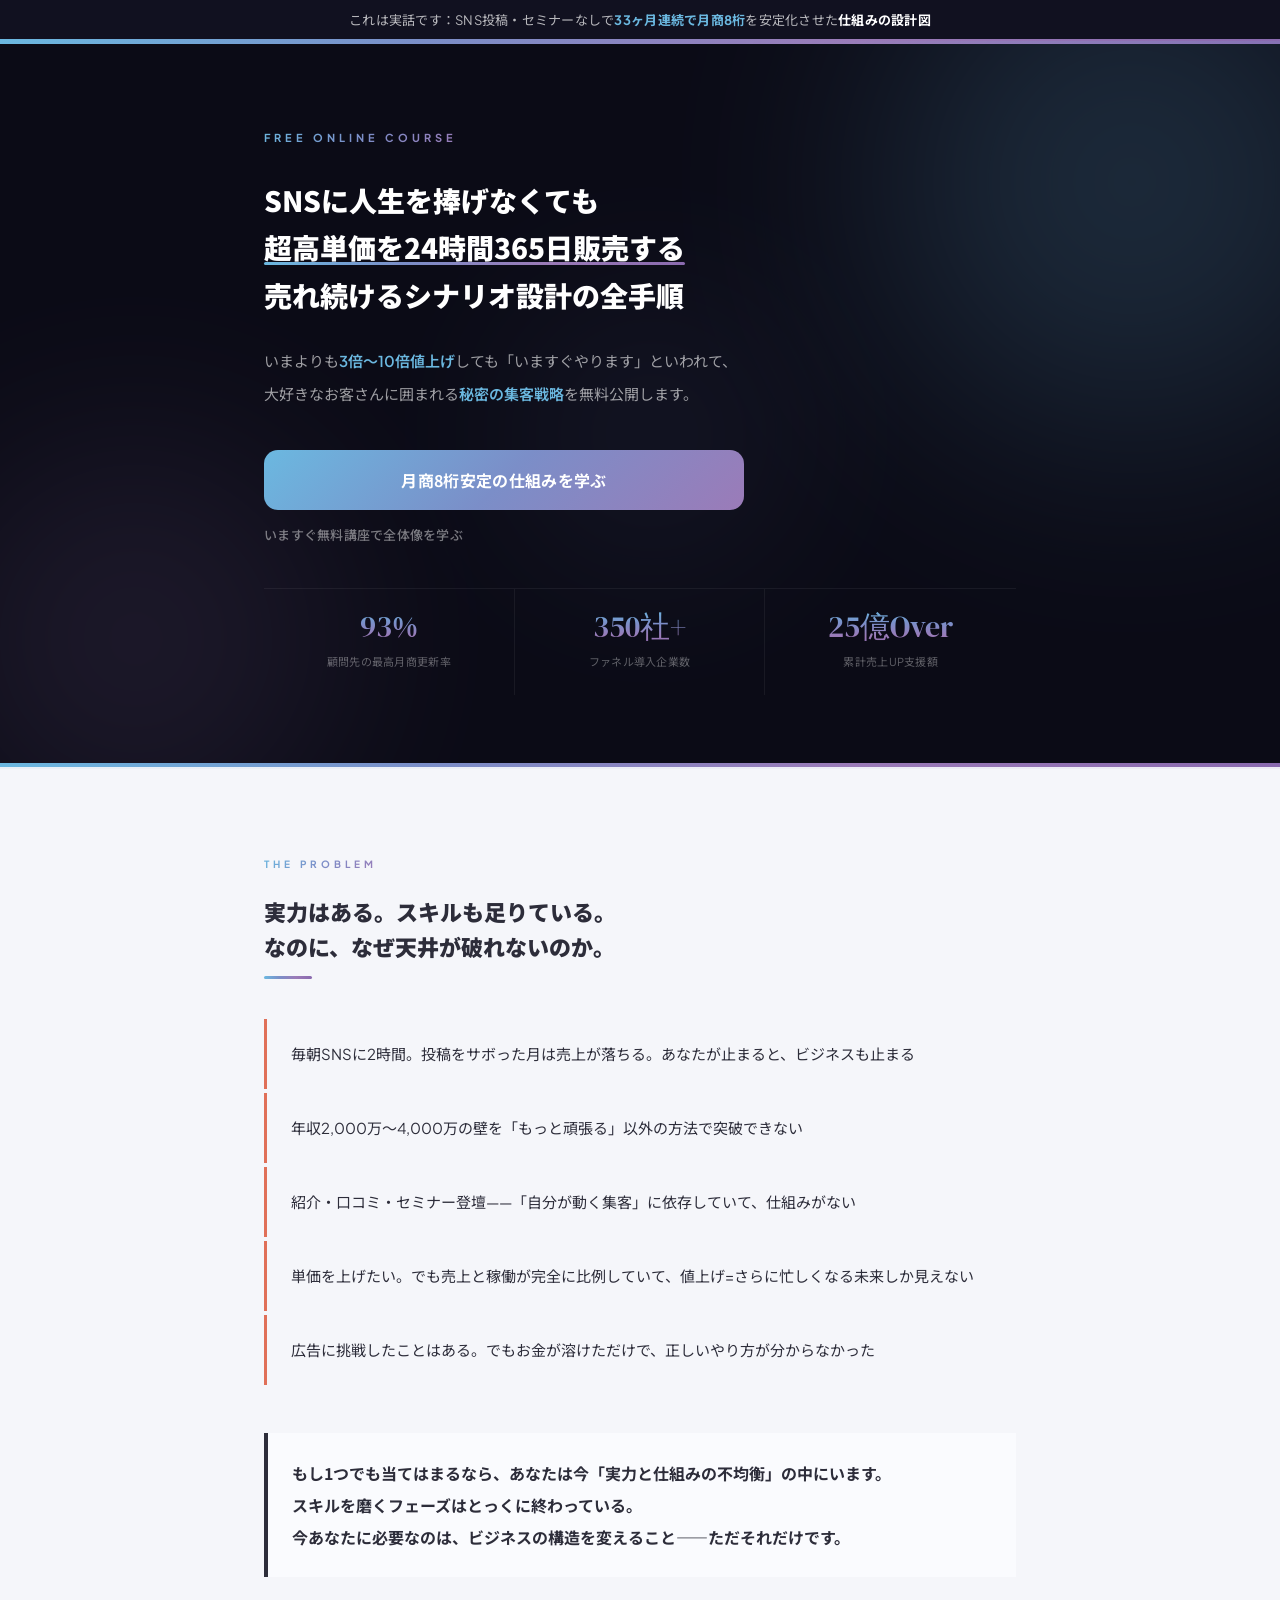
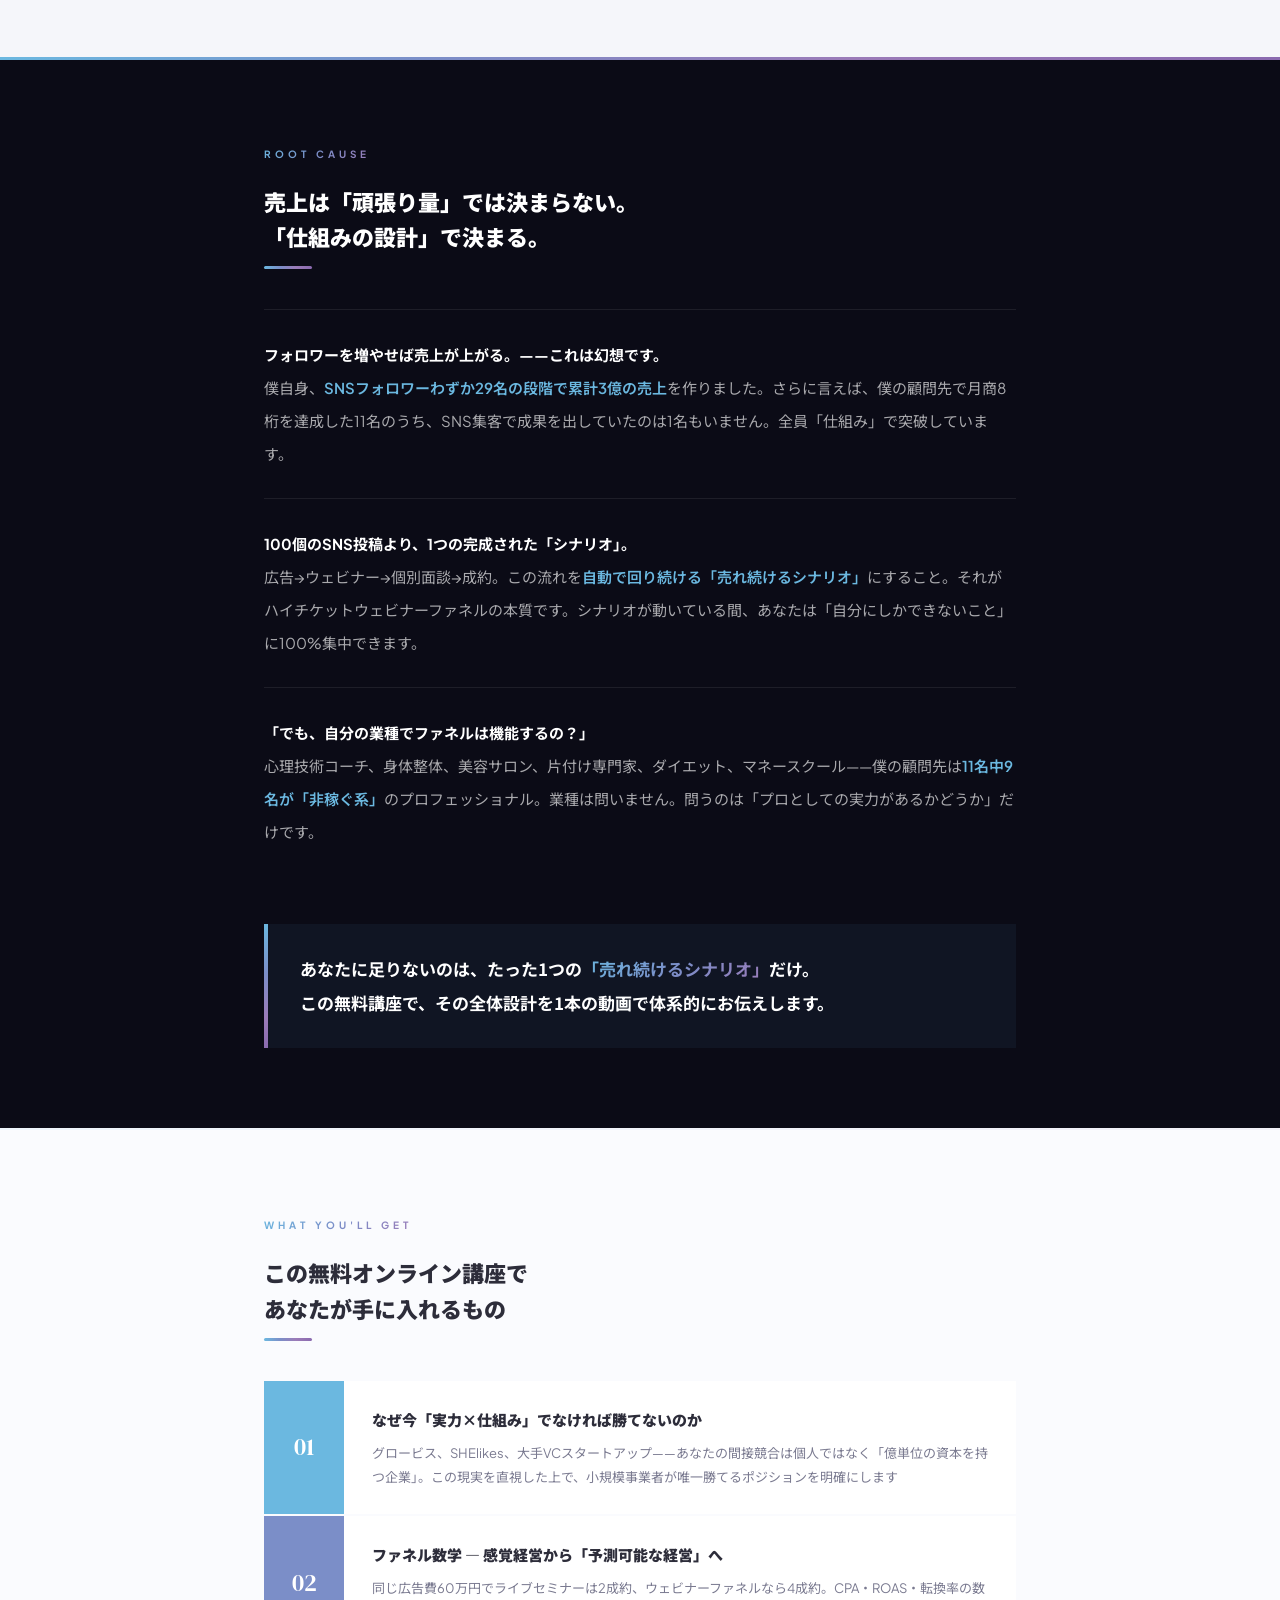
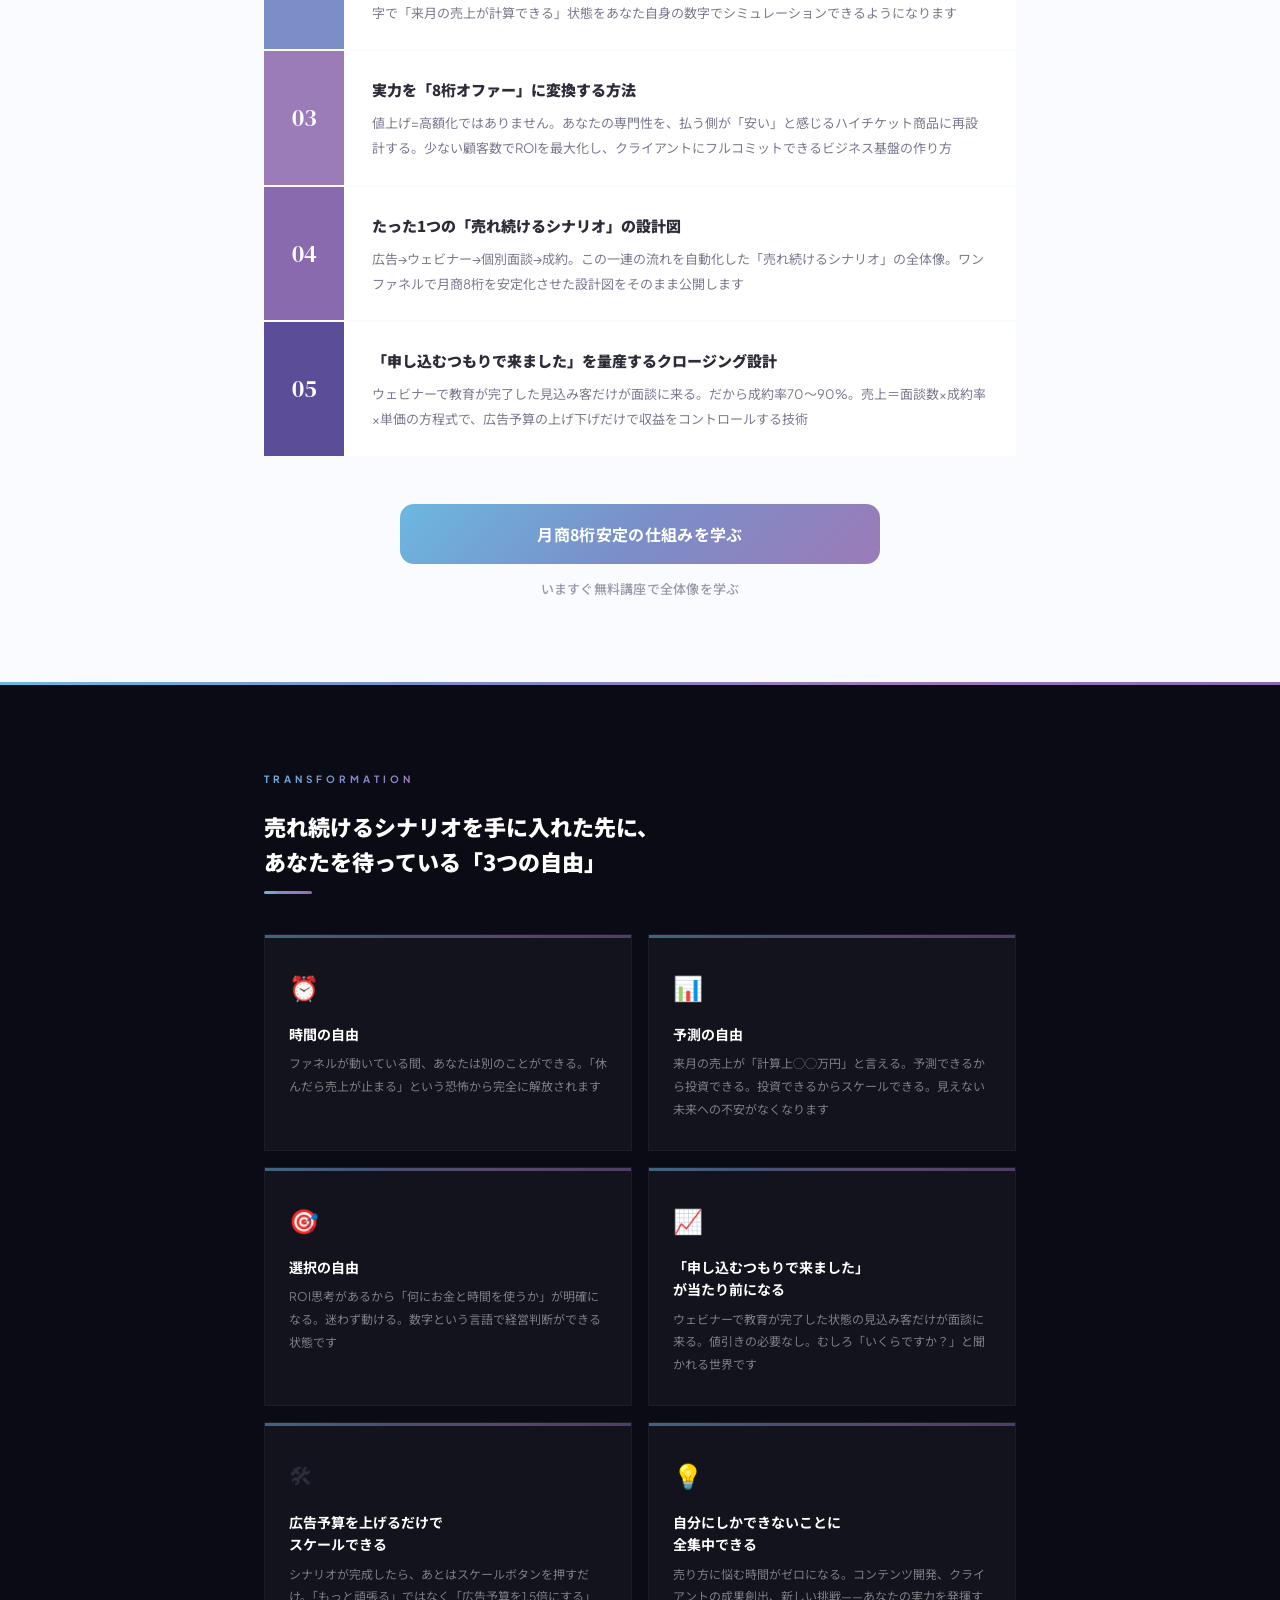
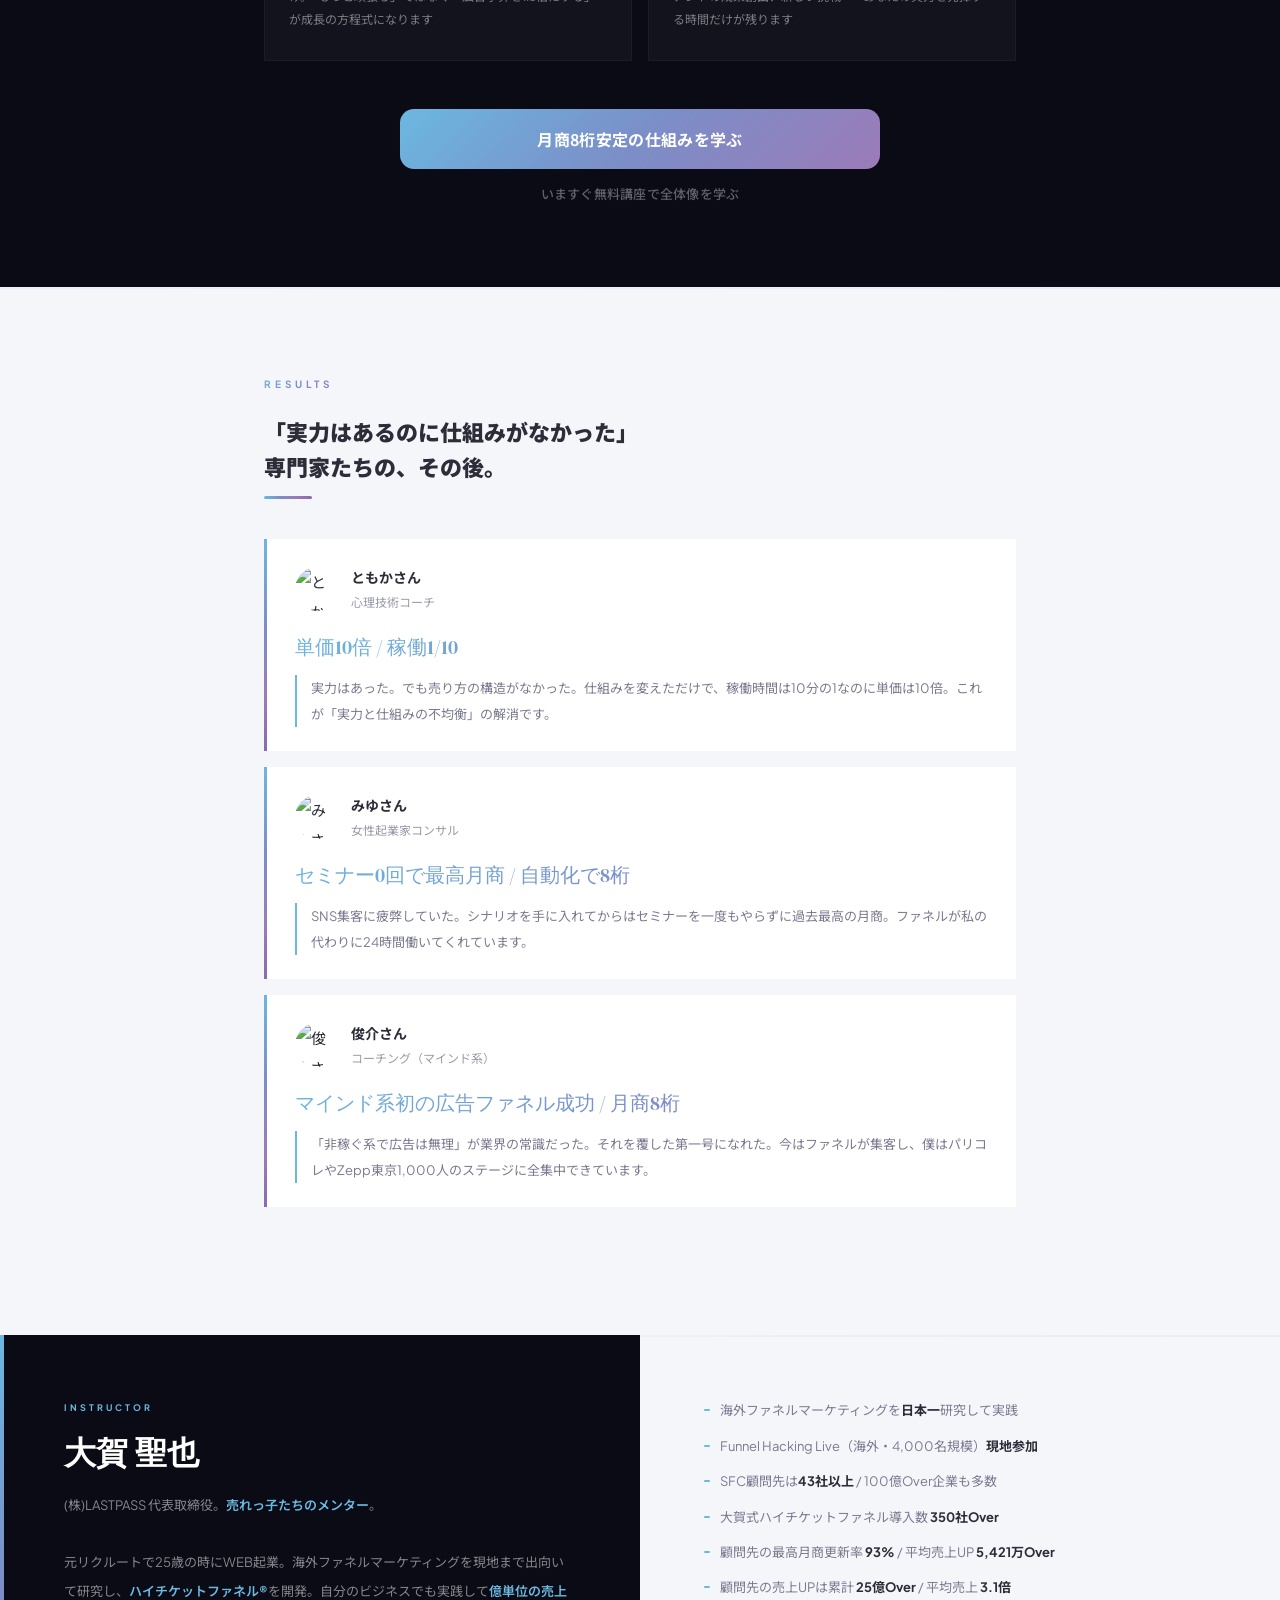
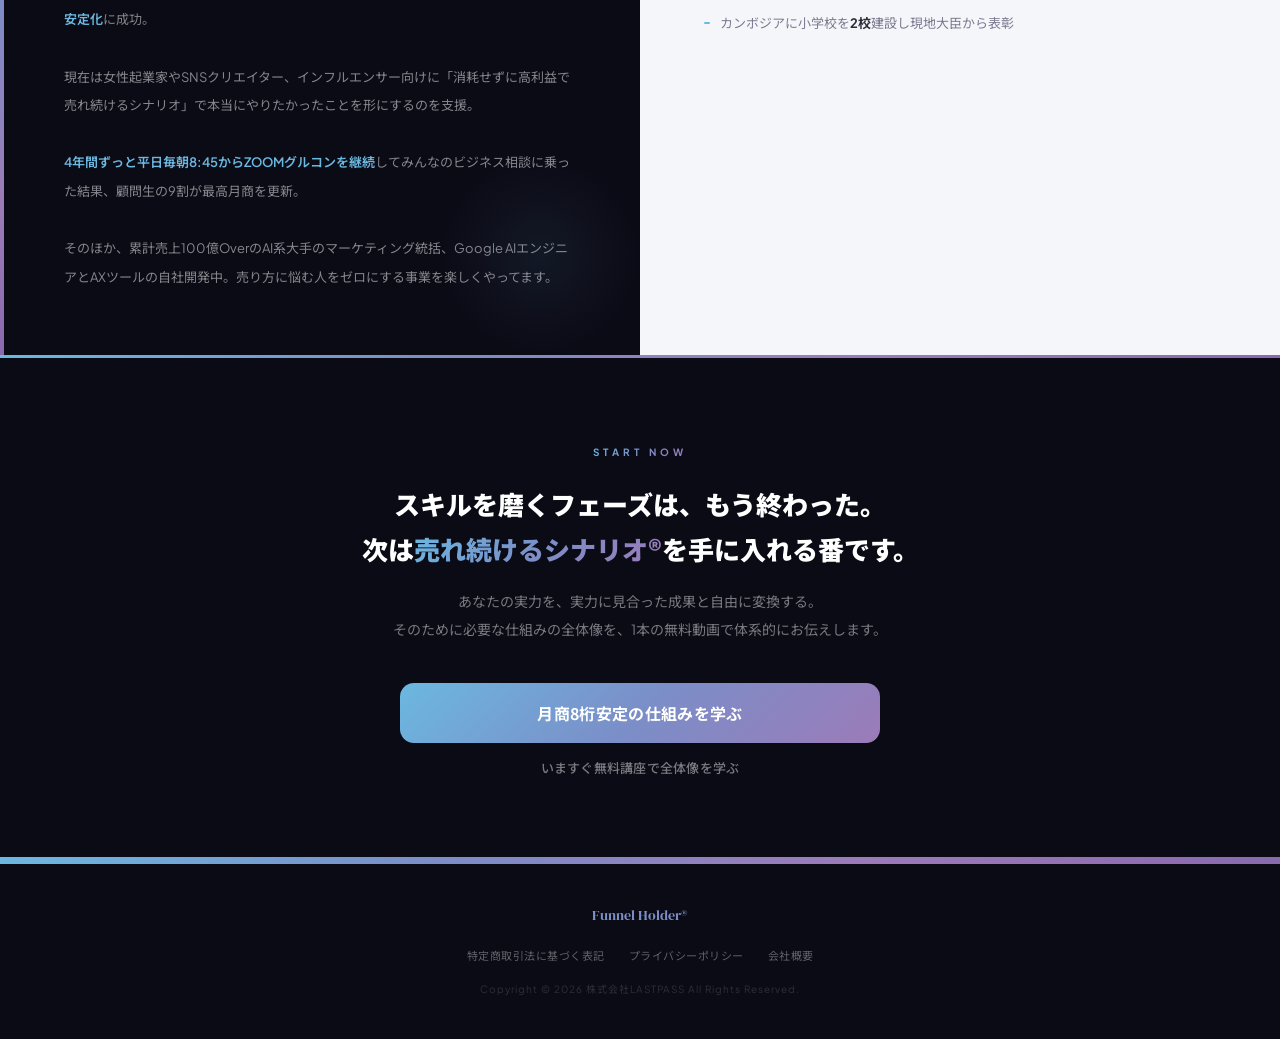
==== optin-webinar-funnel-course.html @ 70082677 "Update hero copy + fix mobile proof strip layout - Top bar: add "SNS投稿・セミナーなしで" - Headline: "SNSに人生を" ====
<!DOCTYPE html>
<html lang="ja">
<head>
  <meta charset="UTF-8">
  <meta name="viewport" content="width=device-width, initial-scale=1.0">
  <title>ハイチケットウェビナーファネル構築講座（無料）| 大賀聖也</title>
  <meta name="description" content="33ヶ月連続で月商8桁を安定化させた仕組みの設計図。SNSを毎日投稿しなくても、ファネルが自動で集客・教育・販売する全手順を無料公開。">
  <meta name="robots" content="noindex, nofollow">
  <link rel="preconnect" href="https://fonts.googleapis.com">
  <link rel="preconnect" href="https://fonts.gstatic.com" crossorigin>
  <link href="https://fonts.googleapis.com/css2?family=DM+Serif+Display&family=Noto+Sans+JP:wght@400;700;900&family=Plus+Jakarta+Sans:wght@400;600;800&display=swap" rel="stylesheet">
  <style>
    :root {
      --sky:#6BB8E0;--blue:#7B8EC8;--purple:#9B7BB8;--violet:#8A6AAF;--deep:#5C4D99;
      --dark:#0B0B16;--dark2:#111120;--dark3:#171728;--surface:#1C1C2E;
      --charcoal:#2D2D3A;--warm:#7A7A90;--dim:#9999AA;--mist:#E8EAF2;
      --light:#F5F6FA;--snow:#FAFBFE;--gold:#D4A843;--coral:#E07058;--success:#3CC494;
      --grad-funnel:linear-gradient(180deg,#6BB8E0 0%,#7B8EC8 40%,#9B7BB8 75%,#8A6AAF 100%);
      --grad-cta:linear-gradient(135deg,#6BB8E0 0%,#7B8EC8 50%,#9B7BB8 100%);
      --grad-horizon:linear-gradient(90deg,#6BB8E0,#7B8EC8,#9B7BB8,#8A6AAF);
      --grad-subtle:linear-gradient(135deg,rgba(107,184,224,.08),rgba(123,142,200,.06),rgba(155,123,184,.08));
      --font-display:'DM Serif Display',serif;
      --font-headline:'Noto Sans JP',sans-serif;
      --font-body:'Plus Jakarta Sans','Noto Sans JP',sans-serif;
    }
    *,*::before,*::after{margin:0;padding:0;box-sizing:border-box}
    html{scroll-behavior:smooth;-webkit-text-size-adjust:100%}
    body{font-family:var(--font-body);font-weight:400;color:var(--charcoal);background:var(--snow);line-height:2.0;font-size:15px;overflow-x:hidden;-webkit-font-smoothing:antialiased}
    img{max-width:100%;height:auto;display:block}
    a{color:var(--sky);text-decoration:none}
    .container{max-width:800px;margin:0 auto;padding:0 24px}
    .gradient-text{background:var(--grad-cta);-webkit-background-clip:text;-webkit-text-fill-color:transparent;background-clip:text}
    .eyebrow{font-family:var(--font-body);font-size:10px;font-weight:700;letter-spacing:4px;text-transform:uppercase;background:var(--grad-cta);-webkit-background-clip:text;-webkit-text-fill-color:transparent;background-clip:text;display:inline-block;margin-bottom:20px}
    .section-heading{font-family:var(--font-headline);font-weight:900;font-size:22px;line-height:1.6;margin-bottom:40px}
    .section-heading::after{content:'';display:block;width:48px;height:3px;background:var(--grad-horizon);margin-top:12px;border-radius:2px}
    .fade-in{opacity:0;transform:translateY(28px);transition:opacity .7s ease,transform .7s ease}
    .fade-in.is-visible{opacity:1;transform:translateY(0)}

    /* ===== TOP BAR ===== */
    .top-bar{background:var(--dark2);padding:10px 24px;text-align:center;position:relative}
    .top-bar::after{content:'';position:absolute;bottom:0;left:0;right:0;height:2px;background:var(--grad-horizon)}
    .top-bar p{font-size:13px;color:rgba(255,255,255,.7);letter-spacing:.02em;line-height:1.6}
    .top-bar strong{color:#fff;font-weight:700}
    .top-bar .tb-accent{color:var(--sky);font-weight:700}

    /* ===== HERO ===== */
    .hero{background:var(--dark);position:relative;padding:80px 0 72px;overflow:hidden}
    .hero::before{content:'';position:absolute;top:0;left:0;right:0;height:3px;background:var(--grad-horizon)}
    .hero::after{content:'';position:absolute;bottom:0;left:0;right:0;height:4px;background:var(--grad-horizon);z-index:3}
    .hero-bg{position:absolute;inset:0}
    .hero-bg .g1{position:absolute;width:500px;height:500px;border-radius:50%;filter:blur(120px);opacity:.18;background:var(--sky);top:-15%;right:-8%;animation:drift 14s ease-in-out infinite}
    .hero-bg .g2{position:absolute;width:400px;height:400px;border-radius:50%;filter:blur(100px);opacity:.12;background:var(--purple);bottom:-10%;left:-5%;animation:drift 18s ease-in-out infinite reverse}
    .hero-bg .g3{position:absolute;width:280px;height:280px;border-radius:50%;filter:blur(90px);opacity:.08;background:var(--blue);top:35%;left:40%;animation:drift 16s ease-in-out infinite 3s}
    @keyframes drift{0%,100%{transform:translate(0,0)}50%{transform:translate(25px,-30px)}}
    .hero-inner{position:relative;z-index:2}
    .hero .eyebrow{font-size:11px;margin-bottom:28px}
    .hero-headline{font-family:var(--font-headline);font-weight:900;font-size:clamp(22px,5vw,28px);line-height:1.7;color:#fff;margin-bottom:24px}
    .hero-headline em{font-style:normal;position:relative;display:inline}
    .hero-headline em::after{content:'';position:absolute;bottom:2px;left:0;right:0;height:3px;background:var(--grad-horizon);border-radius:2px}
    .hero-sub{font-size:15px;line-height:2.2;color:rgba(255,255,255,.6);margin-bottom:40px;max-width:600px}
    .hero-sub strong{color:var(--sky);font-weight:600}

    /* CTA */
    .cta-button{display:inline-flex;align-items:center;justify-content:center;width:100%;max-width:480px;padding:18px 32px;background:var(--grad-cta);color:#fff;font-family:var(--font-headline);font-weight:700;font-size:16px;border:none;border-radius:14px;cursor:pointer;position:relative;overflow:hidden;transition:transform .3s ease,box-shadow .3s ease;letter-spacing:.02em}
    .cta-button::before{content:'';position:absolute;top:0;left:-100%;width:60%;height:100%;background:linear-gradient(90deg,transparent,rgba(255,255,255,.18),transparent);transition:left .6s ease}
    .cta-button:hover{transform:scale(1.03);box-shadow:0 8px 32px rgba(107,184,224,.35),0 0 60px rgba(107,184,224,.12)}
    .cta-button:hover::before{left:120%}
    .cta-micro{font-size:13px;color:rgba(255,255,255,.45);margin-top:12px;letter-spacing:.02em;font-weight:500}

    /* Proof strip */
    .proof-strip{display:grid;grid-template-columns:repeat(3,1fr);gap:0;margin-top:40px;border-top:1px solid rgba(255,255,255,.06)}
    .ps-item{text-align:center;padding:20px 8px;border-right:1px solid rgba(255,255,255,.06)}
    .ps-item:last-child{border-right:none}
    .ps-number{font-family:var(--font-display);font-size:clamp(18px,3.5vw,30px);background:var(--grad-funnel);-webkit-background-clip:text;-webkit-text-fill-color:transparent;background-clip:text;display:block;line-height:1.2}
    .ps-label{font-size:clamp(9px,2vw,11px);color:rgba(255,255,255,.35);margin-top:4px;letter-spacing:.3px;line-height:1.4}

    /* ===== PAIN ===== */
    .pain{background:var(--light);padding:80px 0;position:relative}
    .pain::before{content:'';position:absolute;top:0;left:0;right:0;height:2px;background:var(--grad-subtle)}
    .pain-list{list-style:none;margin-bottom:48px}
    .pain-item{padding:20px 0 20px 24px;border-left:3px solid var(--coral);font-size:15px;line-height:2.0;margin-bottom:4px;transition:background .3s,padding-left .3s}
    .pain-item:hover{background:rgba(224,112,88,.04);padding-left:30px}
    .pain-closing{font-family:var(--font-headline);font-weight:700;font-size:16px;line-height:2.0;padding:24px;background:var(--snow);border-left:4px solid var(--charcoal)}

    /* ===== ROOT CAUSE ===== */
    .root-cause{background:var(--dark);padding:80px 0;position:relative}
    .root-cause::before{content:'';position:absolute;top:0;left:0;right:0;height:3px;background:var(--grad-horizon)}
    .root-cause .section-heading{color:#fff}
    .cause-block{padding:28px 0;border-top:1px solid rgba(255,255,255,.08);color:rgba(255,255,255,.65);font-size:15px;line-height:2.2}
    .cause-block:first-of-type{border-top:none}
    .cause-block strong{color:#fff;font-weight:700}
    .cause-accent{color:var(--sky);font-weight:600}
    .highlight-box{margin-top:48px;padding:28px 32px;border-left:4px solid transparent;border-image:var(--grad-funnel) 1;background:rgba(107,184,224,.06)}
    .highlight-box p{font-family:var(--font-headline);font-weight:700;font-size:17px;line-height:2.0;color:#fff}
    .highlight-box em{font-style:normal;background:var(--grad-cta);-webkit-background-clip:text;-webkit-text-fill-color:transparent;background-clip:text}

    /* ===== CURRICULUM ===== */
    .curriculum{background:var(--snow);padding:80px 0;position:relative}
    .curriculum::before{content:'';position:absolute;top:0;left:0;right:0;height:2px;background:var(--grad-subtle)}
    .curriculum-ladder{display:flex;flex-direction:column;gap:2px;margin-bottom:48px}
    .curriculum-item{display:grid;grid-template-columns:80px 1fr;background:#fff;overflow:hidden;transition:all .3s;position:relative}
    .curriculum-item:hover{transform:translateX(4px);box-shadow:inset -4px 0 0 0 var(--sky)}
    .curriculum-item::before{content:'';position:absolute;left:0;top:0;bottom:0;width:0;background:var(--grad-funnel);transition:width .3s}
    .curriculum-item:hover::before{width:3px}
    .ci-number{display:flex;align-items:center;justify-content:center;font-family:var(--font-display);font-size:24px;color:#fff}
    .curriculum-item:nth-child(1) .ci-number{background:var(--sky)}
    .curriculum-item:nth-child(2) .ci-number{background:var(--blue)}
    .curriculum-item:nth-child(3) .ci-number{background:var(--purple)}
    .curriculum-item:nth-child(4) .ci-number{background:var(--violet)}
    .curriculum-item:nth-child(5) .ci-number{background:var(--deep)}
    .ci-body{padding:24px 28px}
    .ci-title{font-family:var(--font-headline);font-weight:900;font-size:15px;margin-bottom:6px}
    .ci-desc{font-size:13px;color:var(--warm);line-height:1.9}

    /* ===== BENEFITS ===== */
    .benefits{background:var(--dark);padding:80px 0;position:relative}
    .benefits::before{content:'';position:absolute;top:0;left:0;right:0;height:3px;background:var(--grad-horizon)}
    .benefits .section-heading{color:#fff}
    .benefit-grid{display:grid;grid-template-columns:1fr 1fr;gap:16px;margin-bottom:48px}
    .benefit-card{padding:28px 24px;background:rgba(255,255,255,.03);border:1px solid rgba(255,255,255,.04);position:relative;overflow:hidden;transition:background .3s}
    .benefit-card::before{content:'';position:absolute;top:0;left:0;right:0;height:3px;background:var(--grad-horizon);opacity:.5}
    .benefit-card:hover{background:rgba(255,255,255,.06)}
    .bc-icon{font-size:24px;margin-bottom:12px}
    .bc-title{font-family:var(--font-headline);font-weight:700;font-size:14px;color:#fff;margin-bottom:8px;line-height:1.6}
    .bc-desc{font-size:12px;color:rgba(255,255,255,.45);line-height:1.9}

    /* ===== TESTIMONIALS ===== */
    .testimonials{background:var(--light);padding:80px 0;position:relative}
    .testimonials::before{content:'';position:absolute;top:0;left:0;right:0;height:2px;background:var(--grad-subtle)}
    .testimonial-stack{display:flex;flex-direction:column;gap:16px;margin-bottom:48px}
    .testimonial{padding:24px 28px;background:#fff;border-left:3px solid transparent;border-image:var(--grad-funnel) 1;transition:box-shadow .3s}
    .testimonial:hover{box-shadow:0 8px 32px rgba(107,184,224,.06)}
    .t-meta{display:flex;align-items:center;gap:12px;margin-bottom:12px}
    .t-avatar{width:44px;height:44px;border-radius:50%;object-fit:cover}
    .t-name{font-family:var(--font-headline);font-weight:700;font-size:14px}
    .t-role{font-size:12px;color:var(--dim)}
    .t-result{font-family:var(--font-display);font-size:20px;background:var(--grad-cta);-webkit-background-clip:text;-webkit-text-fill-color:transparent;background-clip:text;margin-bottom:8px}
    .t-quote{font-size:13px;color:var(--warm);line-height:2.0;padding-left:14px;border-left:2px solid var(--sky)}

    /* ===== INSTRUCTOR ===== */
    .instructor{position:relative}
    .instructor::before{content:'';position:absolute;top:0;left:0;right:0;height:2px;background:var(--grad-subtle)}
    .instructor-split{display:grid;grid-template-columns:1fr 1fr}
    .instructor-left{background:var(--dark);padding:clamp(40px,5vw,64px);color:#fff;position:relative;overflow:hidden}
    .instructor-left::before{content:'';position:absolute;top:0;left:0;width:4px;height:100%;background:var(--grad-funnel)}
    .instructor-left::after{content:'';position:absolute;bottom:0;right:0;width:200px;height:200px;background:radial-gradient(circle,rgba(107,184,224,.08),rgba(123,142,200,.04) 40%,transparent 70%)}
    .il-label{font-size:9px;font-weight:700;letter-spacing:3px;color:var(--sky);text-transform:uppercase;margin-bottom:16px}
    .il-name{font-family:var(--font-display);font-size:clamp(24px,3vw,32px);line-height:1.3;margin-bottom:16px}
    .il-bio{font-size:13px;line-height:2.2;color:rgba(255,255,255,.5)}
    .il-bio .hl{color:var(--sky);font-weight:600}
    .instructor-right{background:var(--light);padding:clamp(40px,5vw,64px)}
    .instructor-right .speaker-bio{list-style:none;display:flex;flex-direction:column;gap:12px}
    .instructor-right .speaker-bio li{font-size:13px;color:var(--warm);line-height:1.8;padding-left:16px;position:relative}
    .instructor-right .speaker-bio li::before{content:'';position:absolute;left:0;top:10px;width:6px;height:2px;background:var(--sky);border-radius:2px}
    .instructor-right .speaker-bio li strong{color:var(--charcoal);font-weight:700}

    /* ===== FINAL CTA ===== */
    .final-cta{background:var(--dark);padding:80px 0;text-align:center;position:relative;overflow:hidden}
    .final-cta::before{content:'';position:absolute;top:0;left:0;right:0;height:3px;background:var(--grad-horizon)}
    .final-cta::after{content:'';position:absolute;bottom:0;left:0;right:0;height:4px;background:var(--grad-horizon)}
    .fc-heading{font-family:var(--font-headline);font-weight:900;font-size:clamp(20px,4vw,26px);line-height:1.7;color:#fff;margin-bottom:16px}
    .fc-sub{font-size:14px;color:rgba(255,255,255,.45);line-height:2.0;margin-bottom:40px;max-width:560px;margin-left:auto;margin-right:auto}

    /* ===== MODAL ===== */
    .modal-overlay{display:none;position:fixed;inset:0;background:rgba(11,11,22,.85);backdrop-filter:blur(6px);-webkit-backdrop-filter:blur(6px);z-index:9999;justify-content:center;align-items:center;padding:24px}
    .modal-overlay.is-open{display:flex}
    .modal-box{background:var(--snow);border-radius:16px;max-width:440px;width:100%;padding:40px 28px 32px;position:relative;box-shadow:0 24px 80px rgba(11,11,22,.5);animation:modalIn .35s ease}
    @keyframes modalIn{from{opacity:0;transform:translateY(24px) scale(.96)}to{opacity:1;transform:translateY(0) scale(1)}}
    .modal-close{position:absolute;top:12px;right:16px;background:none;border:none;font-size:28px;color:var(--charcoal);cursor:pointer;line-height:1;padding:4px 8px;opacity:.5;transition:opacity .2s}
    .modal-close:hover{opacity:1}
    .modal-heading{font-family:var(--font-headline);font-weight:900;font-size:18px;color:var(--charcoal);text-align:center;margin-bottom:8px;line-height:1.5}
    .modal-sub{font-size:13px;color:#666;text-align:center;margin-bottom:28px;line-height:1.8}
    .modal-box .form-group{margin-bottom:16px}
    .modal-box .form-group label{display:block;font-size:13px;font-weight:700;color:var(--charcoal);margin-bottom:6px}
    .modal-box .form-group .required-badge{display:inline-block;background:var(--coral);color:#fff;font-size:10px;font-weight:700;padding:1px 6px;border-radius:3px;margin-left:6px;vertical-align:middle}
    .modal-box .form-control{width:100%;padding:14px 16px;font-size:16px;font-family:var(--font-body);border:2px solid #e0e0e8;border-radius:8px;background:#fff;color:var(--charcoal);outline:none;transition:border-color .2s;-webkit-appearance:none}
    .modal-box .form-control:focus{border-color:var(--sky)}
    .modal-submit{display:block;width:100%;padding:16px;font-size:16px;font-weight:900;font-family:var(--font-headline);color:#fff;background:var(--grad-cta);border:none;border-radius:14px;cursor:pointer;letter-spacing:.04em;transition:transform .2s,box-shadow .2s;margin-top:8px}
    .modal-submit:hover{transform:translateY(-2px);box-shadow:0 8px 24px rgba(107,184,224,.4)}
    .modal-note{font-size:11px;color:#999;text-align:center;margin-top:16px;line-height:1.8}

    /* ===== FOOTER ===== */
    .footer{background:var(--dark);padding:40px 24px;text-align:center;position:relative}
    .footer::before{content:'';position:absolute;top:0;left:0;right:0;height:3px;background:var(--grad-horizon)}
    .footer .f-brand{font-family:var(--font-display);font-size:14px;background:var(--grad-cta);-webkit-background-clip:text;-webkit-text-fill-color:transparent;background-clip:text}
    .footer-links{margin-top:16px;display:flex;justify-content:center;gap:24px;flex-wrap:wrap}
    .footer-links a{font-size:11px;color:rgba(255,255,255,.35);text-decoration:none;letter-spacing:.5px;transition:color .3s}
    .footer-links a:hover{color:var(--sky)}
    .footer p.copy{font-size:10px;color:rgba(255,255,255,.15);margin-top:12px;letter-spacing:1px}

    /* ===== RESPONSIVE ===== */
    @media(max-width:768px){
      .instructor-split{grid-template-columns:1fr}
      .proof-strip{grid-template-columns:repeat(3,1fr)}
      .ps-item{padding:16px 6px}
      .benefit-grid{grid-template-columns:1fr}
      .curriculum-item{grid-template-columns:60px 1fr}
    }
  </style>
</head>
<body>

  <!-- TOP BAR -->
  <div class="top-bar">
    <p>これは実話です：SNS投稿・セミナーなしで<strong class="tb-accent">33ヶ月連続で月商8桁</strong>を安定化させた<strong>仕組みの設計図</strong></p>
  </div>

  <!-- HERO -->
  <section class="hero">
    <div class="hero-bg"><div class="g1"></div><div class="g2"></div><div class="g3"></div></div>
    <div class="container hero-inner">
      <div class="eyebrow">Free Online Course</div>
      <h1 class="hero-headline">
        SNSに人生を捧げなくても<br>
        <em>超高単価を24時間365日販売する</em><br>
        売れ続けるシナリオ設計の全手順
      </h1>
      <p class="hero-sub">
        いまよりも<strong>3倍〜10倍値上げ</strong>しても「いますぐやります」といわれて、<br>
        大好きなお客さんに囲まれる<strong>秘密の集客戦略</strong>を無料公開します。
      </p>
      <button class="cta-button" onclick="openModal()">
        月商8桁安定の仕組みを学ぶ
      </button>
      <p class="cta-micro">いますぐ無料講座で全体像を学ぶ</p>

      <div class="proof-strip">
        <div class="ps-item">
          <span class="ps-number">93%</span>
          <span class="ps-label">顧問先の最高月商更新率</span>
        </div>
        <div class="ps-item">
          <span class="ps-number">350社+</span>
          <span class="ps-label">ファネル導入企業数</span>
        </div>
        <div class="ps-item">
          <span class="ps-number">25億Over</span>
          <span class="ps-label">累計売上UP支援額</span>
        </div>
      </div>
    </div>
  </section>

  <!-- PAIN -->
  <section class="pain fade-in">
    <div class="container">
      <div class="eyebrow">The Problem</div>
      <h2 class="section-heading">実力はある。スキルも足りている。<br>なのに、なぜ天井が破れないのか。</h2>
      <ul class="pain-list">
        <li class="pain-item">毎朝SNSに2時間。投稿をサボった月は売上が落ちる。あなたが止まると、ビジネスも止まる</li>
        <li class="pain-item">年収2,000万〜4,000万の壁を「もっと頑張る」以外の方法で突破できない</li>
        <li class="pain-item">紹介・口コミ・セミナー登壇——「自分が動く集客」に依存していて、仕組みがない</li>
        <li class="pain-item">単価を上げたい。でも売上と稼働が完全に比例していて、値上げ=さらに忙しくなる未来しか見えない</li>
        <li class="pain-item">広告に挑戦したことはある。でもお金が溶けただけで、正しいやり方が分からなかった</li>
      </ul>
      <div class="pain-closing">
        もし1つでも当てはまるなら、あなたは今<strong>「実力と仕組みの不均衡」</strong>の中にいます。<br>
        スキルを磨くフェーズはとっくに終わっている。<br>
        今あなたに必要なのは、<strong>ビジネスの構造を変える</strong>こと——ただそれだけです。
      </div>
    </div>
  </section>

  <!-- ROOT CAUSE -->
  <section class="root-cause fade-in">
    <div class="container">
      <div class="eyebrow">Root Cause</div>
      <h2 class="section-heading">売上は「頑張り量」では決まらない。<br>「仕組みの設計」で決まる。</h2>
      <div class="cause-block">
        <strong>フォロワーを増やせば売上が上がる。——これは幻想です。</strong><br>
        僕自身、<span class="cause-accent">SNSフォロワーわずか29名の段階で累計3億の売上</span>を作りました。さらに言えば、僕の顧問先で月商8桁を達成した11名のうち、SNS集客で成果を出していたのは1名もいません。全員「仕組み」で突破しています。
      </div>
      <div class="cause-block">
        <strong>100個のSNS投稿より、1つの完成された「シナリオ」。</strong><br>
        広告→ウェビナー→個別面談→成約。この流れを<span class="cause-accent">自動で回り続ける「売れ続けるシナリオ」</span>にすること。それがハイチケットウェビナーファネルの本質です。シナリオが動いている間、あなたは「自分にしかできないこと」に100%集中できます。
      </div>
      <div class="cause-block">
        <strong>「でも、自分の業種でファネルは機能するの？」</strong><br>
        心理技術コーチ、身体整体、美容サロン、片付け専門家、ダイエット、マネースクール——僕の顧問先は<span class="cause-accent">11名中9名が「非稼ぐ系」</span>のプロフェッショナル。業種は問いません。問うのは「プロとしての実力があるかどうか」だけです。
      </div>
      <div class="highlight-box">
        <p>あなたに足りないのは、たった1つの<em>「売れ続けるシナリオ」</em>だけ。<br>この無料講座で、その全体設計を1本の動画で体系的にお伝えします。</p>
      </div>
    </div>
  </section>

  <!-- CURRICULUM -->
  <section class="curriculum fade-in">
    <div class="container">
      <div class="eyebrow">What You'll Get</div>
      <h2 class="section-heading">この無料オンライン講座で<br>あなたが手に入れるもの</h2>
      <div class="curriculum-ladder">
        <div class="curriculum-item">
          <div class="ci-number">01</div>
          <div class="ci-body">
            <div class="ci-title">なぜ今「実力×仕組み」でなければ勝てないのか</div>
            <div class="ci-desc">グロービス、SHElikes、大手VCスタートアップ——あなたの間接競合は個人ではなく「億単位の資本を持つ企業」。この現実を直視した上で、小規模事業者が唯一勝てるポジションを明確にします</div>
          </div>
        </div>
        <div class="curriculum-item">
          <div class="ci-number">02</div>
          <div class="ci-body">
            <div class="ci-title">ファネル数学 — 感覚経営から「予測可能な経営」へ</div>
            <div class="ci-desc">同じ広告費60万円でライブセミナーは2成約、ウェビナーファネルなら4成約。CPA・ROAS・転換率の数字で「来月の売上が計算できる」状態をあなた自身の数字でシミュレーションできるようになります</div>
          </div>
        </div>
        <div class="curriculum-item">
          <div class="ci-number">03</div>
          <div class="ci-body">
            <div class="ci-title">実力を「8桁オファー」に変換する方法</div>
            <div class="ci-desc">値上げ=高額化ではありません。あなたの専門性を、払う側が「安い」と感じるハイチケット商品に再設計する。少ない顧客数でROIを最大化し、クライアントにフルコミットできるビジネス基盤の作り方</div>
          </div>
        </div>
        <div class="curriculum-item">
          <div class="ci-number">04</div>
          <div class="ci-body">
            <div class="ci-title">たった1つの「売れ続けるシナリオ」の設計図</div>
            <div class="ci-desc">広告→ウェビナー→個別面談→成約。この一連の流れを自動化した「売れ続けるシナリオ」の全体像。ワンファネルで月商8桁を安定化させた設計図をそのまま公開します</div>
          </div>
        </div>
        <div class="curriculum-item">
          <div class="ci-number">05</div>
          <div class="ci-body">
            <div class="ci-title">「申し込むつもりで来ました」を量産するクロージング設計</div>
            <div class="ci-desc">ウェビナーで教育が完了した見込み客だけが面談に来る。だから成約率70〜90%。売上＝面談数×成約率×単価の方程式で、広告予算の上げ下げだけで収益をコントロールする技術</div>
          </div>
        </div>
      </div>
      <div style="text-align:center;">
        <button class="cta-button" onclick="openModal()">月商8桁安定の仕組みを学ぶ</button>
        <p class="cta-micro" style="color:var(--dim);">いますぐ無料講座で全体像を学ぶ</p>
      </div>
    </div>
  </section>

  <!-- BENEFITS — Identity: 8桁ファネルホルダーの3つの自由 -->
  <section class="benefits fade-in">
    <div class="container">
      <div class="eyebrow">Transformation</div>
      <h2 class="section-heading">売れ続けるシナリオを手に入れた先に、<br>あなたを待っている「3つの自由」</h2>
      <div class="benefit-grid">
        <div class="benefit-card">
          <div class="bc-icon">&#9200;</div>
          <div class="bc-title">時間の自由</div>
          <div class="bc-desc">ファネルが動いている間、あなたは別のことができる。「休んだら売上が止まる」という恐怖から完全に解放されます</div>
        </div>
        <div class="benefit-card">
          <div class="bc-icon">&#128202;</div>
          <div class="bc-title">予測の自由</div>
          <div class="bc-desc">来月の売上が「計算上◯◯万円」と言える。予測できるから投資できる。投資できるからスケールできる。見えない未来への不安がなくなります</div>
        </div>
        <div class="benefit-card">
          <div class="bc-icon">&#127919;</div>
          <div class="bc-title">選択の自由</div>
          <div class="bc-desc">ROI思考があるから「何にお金と時間を使うか」が明確になる。迷わず動ける。数字という言語で経営判断ができる状態です</div>
        </div>
        <div class="benefit-card">
          <div class="bc-icon">&#128200;</div>
          <div class="bc-title">「申し込むつもりで来ました」<br>が当たり前になる</div>
          <div class="bc-desc">ウェビナーで教育が完了した状態の見込み客だけが面談に来る。値引きの必要なし。むしろ「いくらですか？」と聞かれる世界です</div>
        </div>
        <div class="benefit-card">
          <div class="bc-icon">&#128736;</div>
          <div class="bc-title">広告予算を上げるだけで<br>スケールできる</div>
          <div class="bc-desc">シナリオが完成したら、あとはスケールボタンを押すだけ。「もっと頑張る」ではなく「広告予算を1.5倍にする」が成長の方程式になります</div>
        </div>
        <div class="benefit-card">
          <div class="bc-icon">&#128161;</div>
          <div class="bc-title">自分にしかできないことに<br>全集中できる</div>
          <div class="bc-desc">売り方に悩む時間がゼロになる。コンテンツ開発、クライアントの成果創出、新しい挑戦——あなたの実力を発揮する時間だけが残ります</div>
        </div>
      </div>
      <div style="text-align:center;">
        <button class="cta-button" onclick="openModal()">月商8桁安定の仕組みを学ぶ</button>
        <p class="cta-micro" style="color:rgba(255,255,255,.35);">いますぐ無料講座で全体像を学ぶ</p>
      </div>
    </div>
  </section>

  <!-- TESTIMONIALS -->
  <section class="testimonials fade-in">
    <div class="container">
      <div class="eyebrow">Results</div>
      <h2 class="section-heading">「実力はあるのに仕組みがなかった」<br>専門家たちの、その後。</h2>
      <div class="testimonial-stack">
        <div class="testimonial">
          <div class="t-meta">
            <img src="https://utagesystem.s3.ap-northeast-1.amazonaws.com/4l4loaB7HFos/7uNrEmeTOMnM9ibENAP2N3h4YvhitwdpObKnqzZd.jpg" alt="ともかさん" class="t-avatar">
            <div><div class="t-name">ともかさん</div><div class="t-role">心理技術コーチ</div></div>
          </div>
          <div class="t-result">単価10倍 / 稼働1/10</div>
          <div class="t-quote">実力はあった。でも売り方の構造がなかった。仕組みを変えただけで、稼働時間は10分の1なのに単価は10倍。これが「実力と仕組みの不均衡」の解消です。</div>
        </div>
        <div class="testimonial">
          <div class="t-meta">
            <img src="https://utagesystem.s3.ap-northeast-1.amazonaws.com/4l4loaB7HFos/HyTpm4YjDuh3b03T62ZynxAtLVKoyLRiIMlys332.jpg" alt="みゆさん" class="t-avatar">
            <div><div class="t-name">みゆさん</div><div class="t-role">女性起業家コンサル</div></div>
          </div>
          <div class="t-result">セミナー0回で最高月商 / 自動化で8桁</div>
          <div class="t-quote">SNS集客に疲弊していた。シナリオを手に入れてからはセミナーを一度もやらずに過去最高の月商。ファネルが私の代わりに24時間働いてくれています。</div>
        </div>
        <div class="testimonial">
          <div class="t-meta">
            <img src="https://utagesystem.s3.ap-northeast-1.amazonaws.com/4l4loaB7HFos/K4SySnkLG2z3ooufCFqoycvn7d2Qa4ifTehxO6VI.jpg" alt="俊介さん" class="t-avatar">
            <div><div class="t-name">俊介さん</div><div class="t-role">コーチング（マインド系）</div></div>
          </div>
          <div class="t-result">マインド系初の広告ファネル成功 / 月商8桁</div>
          <div class="t-quote">「非稼ぐ系で広告は無理」が業界の常識だった。それを覆した第一号になれた。今はファネルが集客し、僕はパリコレやZepp東京1,000人のステージに全集中できています。</div>
        </div>
      </div>
    </div>
  </section>

  <!-- INSTRUCTOR -->
  <section class="instructor fade-in">
    <div class="instructor-split">
      <div class="instructor-left">
        <div class="il-label">Instructor</div>
        <h3 class="il-name">大賀 聖也</h3>
        <p class="il-bio">
          (株)LASTPASS 代表取締役。<span class="hl">売れっ子たちのメンター</span>。<br><br>
          元リクルートで25歳の時にWEB起業。海外ファネルマーケティングを現地まで出向いて研究し、<span class="hl">ハイチケットファネル&reg;</span>を開発。自分のビジネスでも実践して<span class="hl">億単位の売上安定化</span>に成功。<br><br>
          現在は女性起業家やSNSクリエイター、インフルエンサー向けに「消耗せずに高利益で売れ続けるシナリオ」で本当にやりたかったことを形にするのを支援。<br><br>
          <span class="hl">4年間ずっと平日毎朝8:45からZOOMグルコンを継続</span>してみんなのビジネス相談に乗った結果、顧問生の9割が最高月商を更新。<br><br>
          そのほか、累計売上100億OverのAI系大手のマーケティング統括、Google AIエンジニアとAXツールの自社開発中。売り方に悩む人をゼロにする事業を楽しくやってます。
        </p>
      </div>
      <div class="instructor-right">
        <ul class="speaker-bio">
          <li>海外ファネルマーケティングを<strong>日本一</strong>研究して実践</li>
          <li>Funnel Hacking Live（海外・4,000名規模）<strong>現地参加</strong></li>
          <li>SFC顧問先は<strong>43社以上</strong> / 100億Over企業も多数</li>
          <li>大賀式ハイチケットファネル導入数 <strong>350社Over</strong></li>
          <li>顧問先の最高月商更新率 <strong>93%</strong> / 平均売上UP <strong>5,421万Over</strong></li>
          <li>顧問先の売上UPは累計 <strong>25億Over</strong> / 平均売上 <strong>3.1倍</strong></li>
          <li>カンボジアに小学校を<strong>2校</strong>建設し現地大臣から表彰</li>
        </ul>
      </div>
    </div>
  </section>

  <!-- FINAL CTA -->
  <section class="final-cta fade-in" id="optin-form">
    <div class="container">
      <div class="eyebrow">Start Now</div>
      <h2 class="fc-heading">
        スキルを磨くフェーズは、もう終わった。<br>
        次は<span class="gradient-text">売れ続けるシナリオ&reg;</span>を手に入れる番です。
      </h2>
      <p class="fc-sub">
        あなたの実力を、実力に見合った成果と自由に変換する。<br>
        そのために必要な仕組みの全体像を、1本の無料動画で体系的にお伝えします。
      </p>
      <button class="cta-button" onclick="openModal()">月商8桁安定の仕組みを学ぶ</button>
      <p class="cta-micro">いますぐ無料講座で全体像を学ぶ</p>
    </div>
  </section>

  <!-- FOOTER -->
  <footer class="footer">
    <div class="f-brand">Funnel Holder&reg;</div>
    <div class="footer-links">
      <a href="#">特定商取引法に基づく表記</a>
      <a href="#">プライバシーポリシー</a>
      <a href="#">会社概要</a>
    </div>
    <p class="copy">Copyright &copy; 2026 株式会社LASTPASS All Rights Reserved.</p>
  </footer>

  <!-- MODAL POPUP -->
  <div class="modal-overlay" id="modal">
    <div class="modal-box">
      <button class="modal-close" onclick="closeModal()">&times;</button>
      <h3 class="modal-heading">無料オンライン講座を<br>今すぐ受け取る</h3>
      <p class="modal-sub">メールアドレスを入力してください。<br>登録直後に動画の視聴リンクが届きます。</p>
      <form onsubmit="return false;">
        <div class="form-group">
          <label>メールアドレス <span class="required-badge">必須</span></label>
          <input type="email" class="form-control" placeholder="example@email.com" required>
        </div>
        <button type="submit" class="modal-submit">月商8桁安定の仕組みを学ぶ</button>
      </form>
      <p class="modal-note">ご登録いただいた情報はプライバシーポリシーに基づき厳重に管理します。<br>いつでもワンクリックで解除可能です。</p>
    </div>
  </div>

  <script>
    // Modal
    function openModal(){document.getElementById('modal').classList.add('is-open');document.body.style.overflow='hidden'}
    function closeModal(){document.getElementById('modal').classList.remove('is-open');document.body.style.overflow=''}
    document.getElementById('modal').addEventListener('click',function(e){if(e.target===this)closeModal()});

    // Fade-in
    const observer=new IntersectionObserver(entries=>{entries.forEach(e=>{if(e.isIntersecting)e.target.classList.add('is-visible')})},{threshold:.1});
    document.querySelectorAll('.fade-in').forEach(el=>observer.observe(el));
  </script>
</body>
</html>
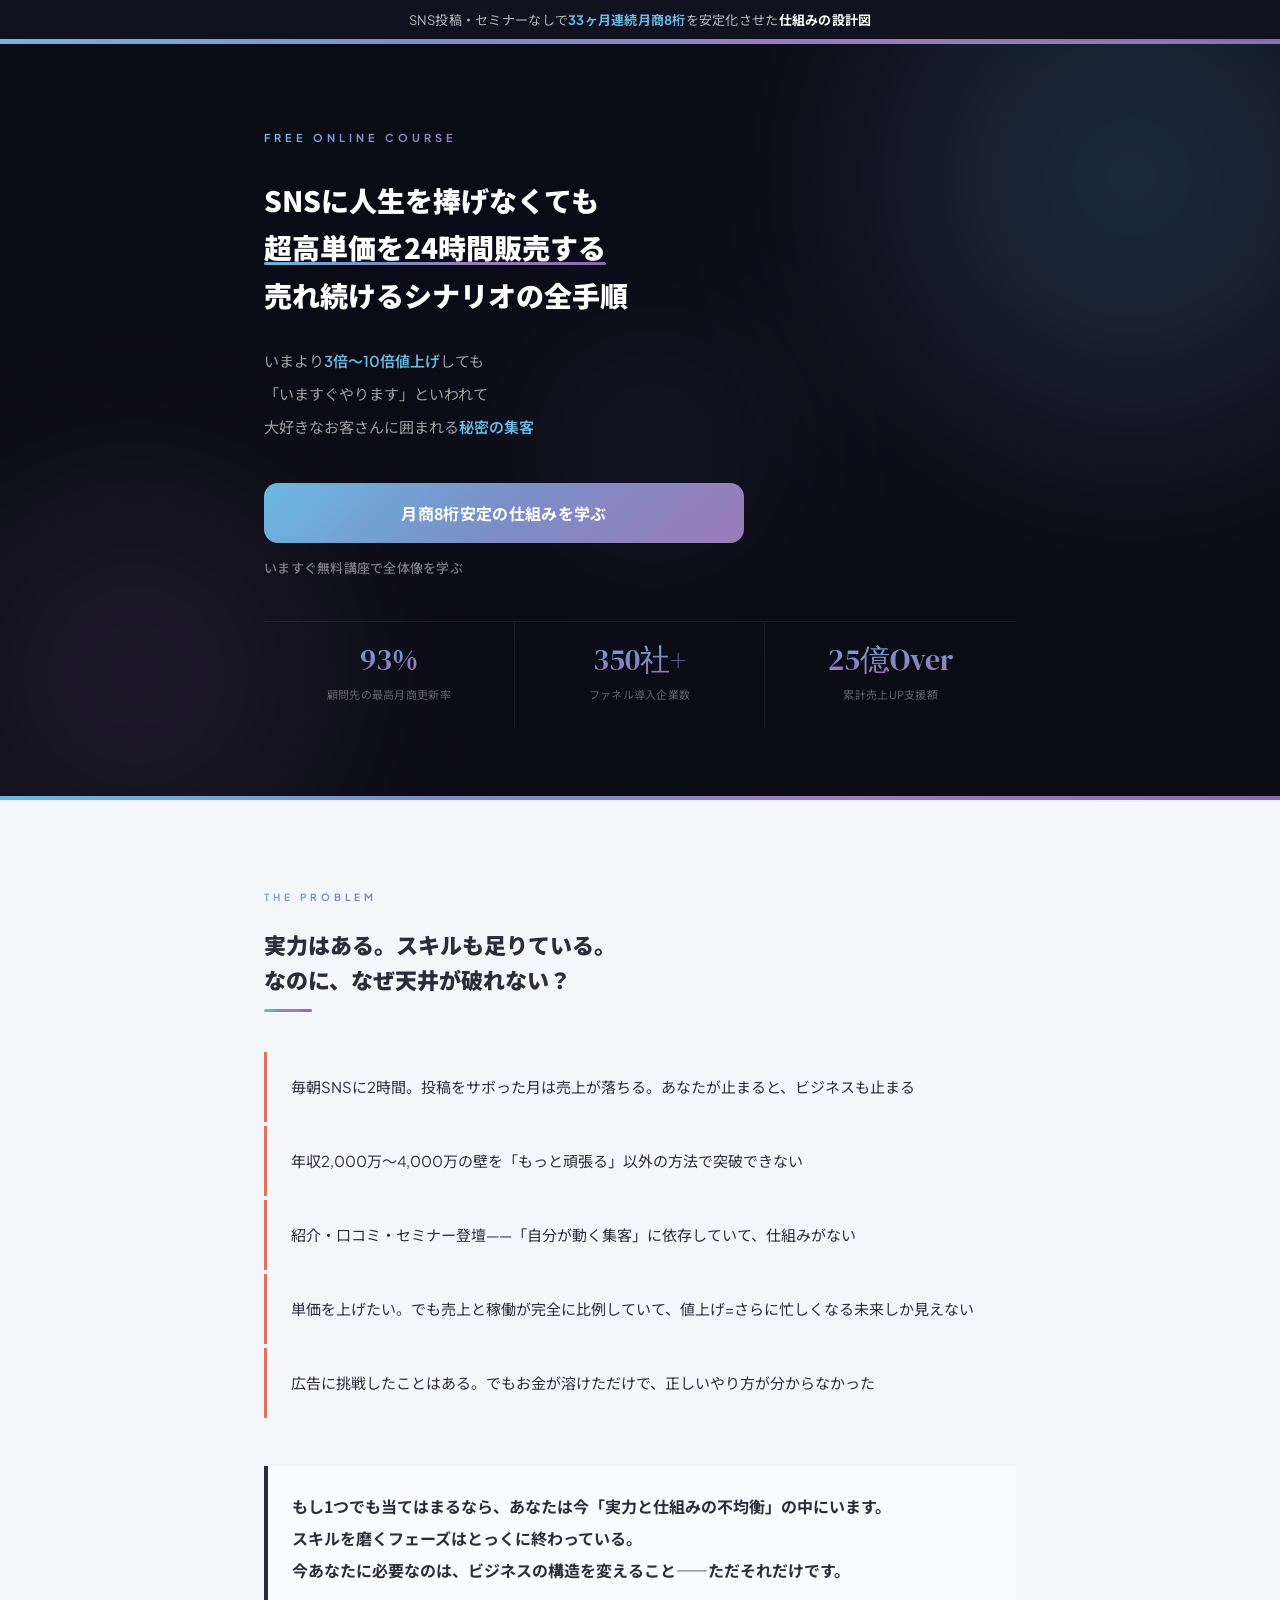
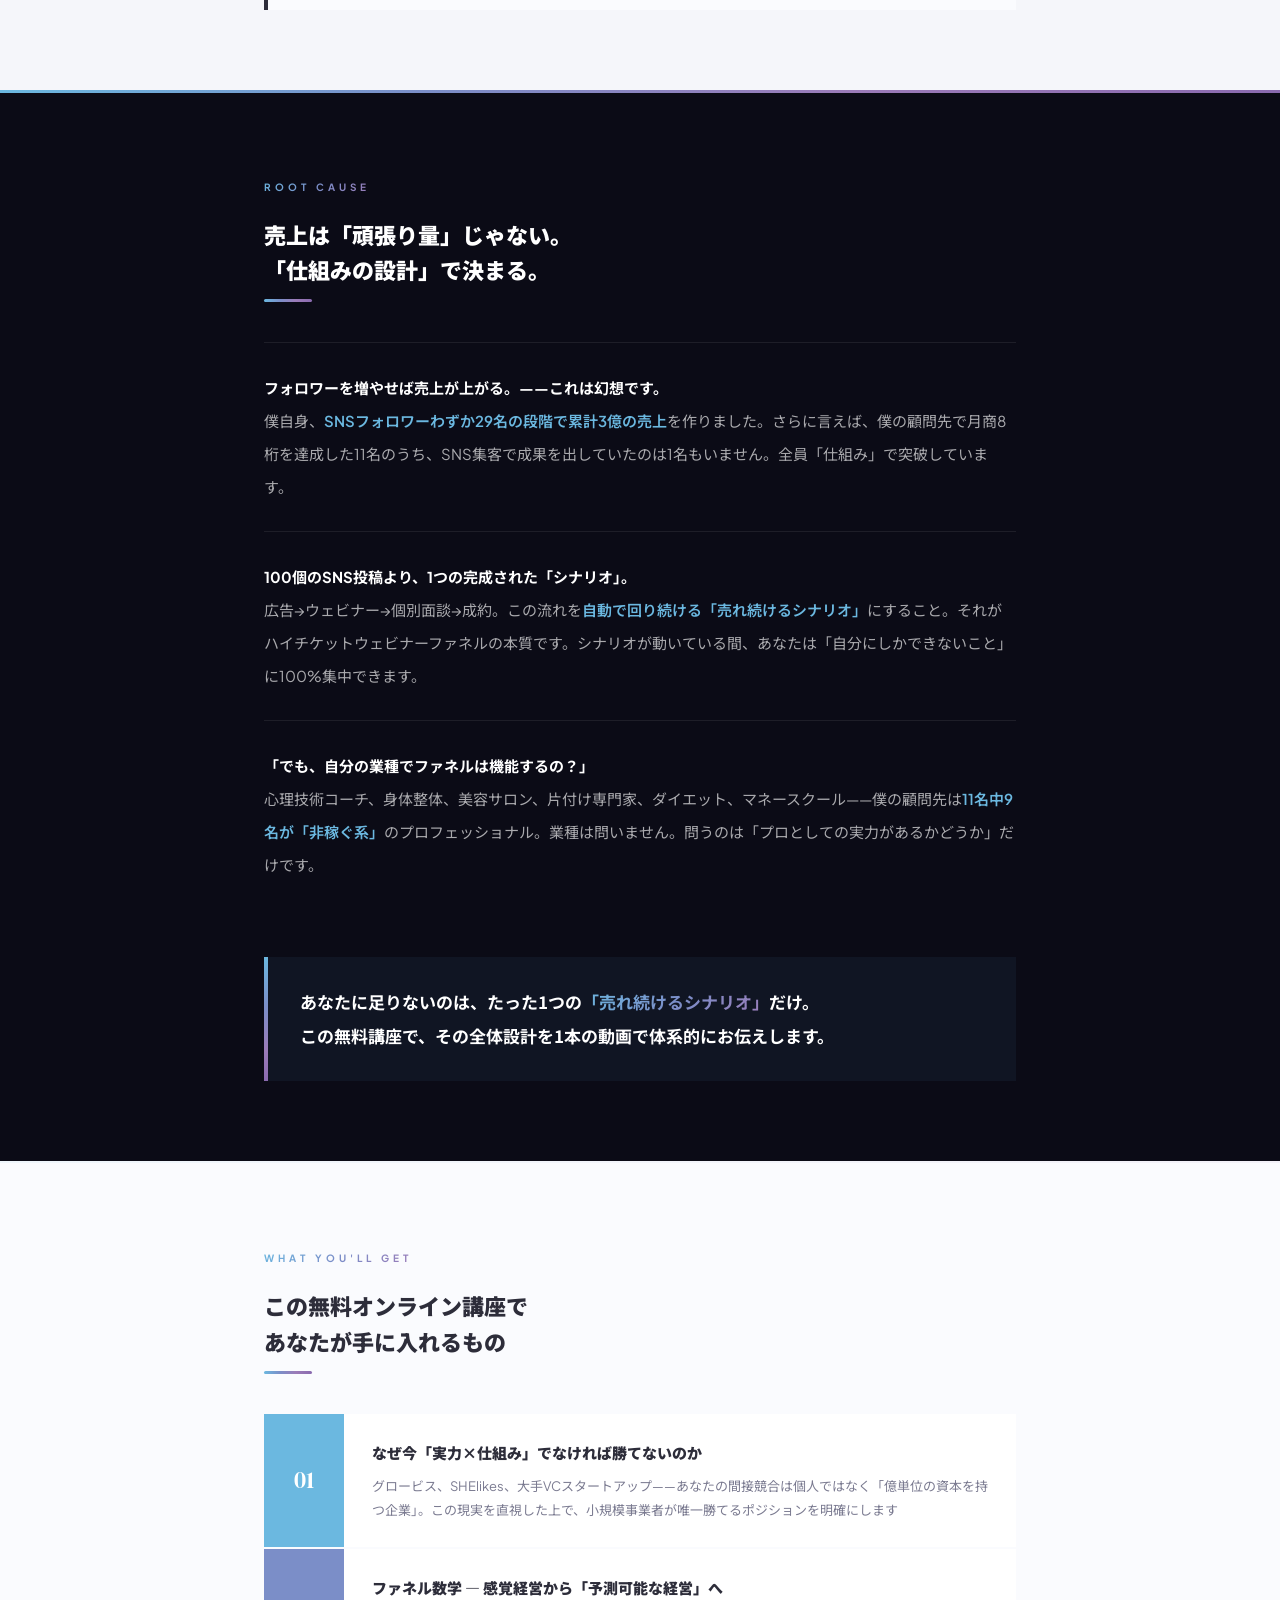
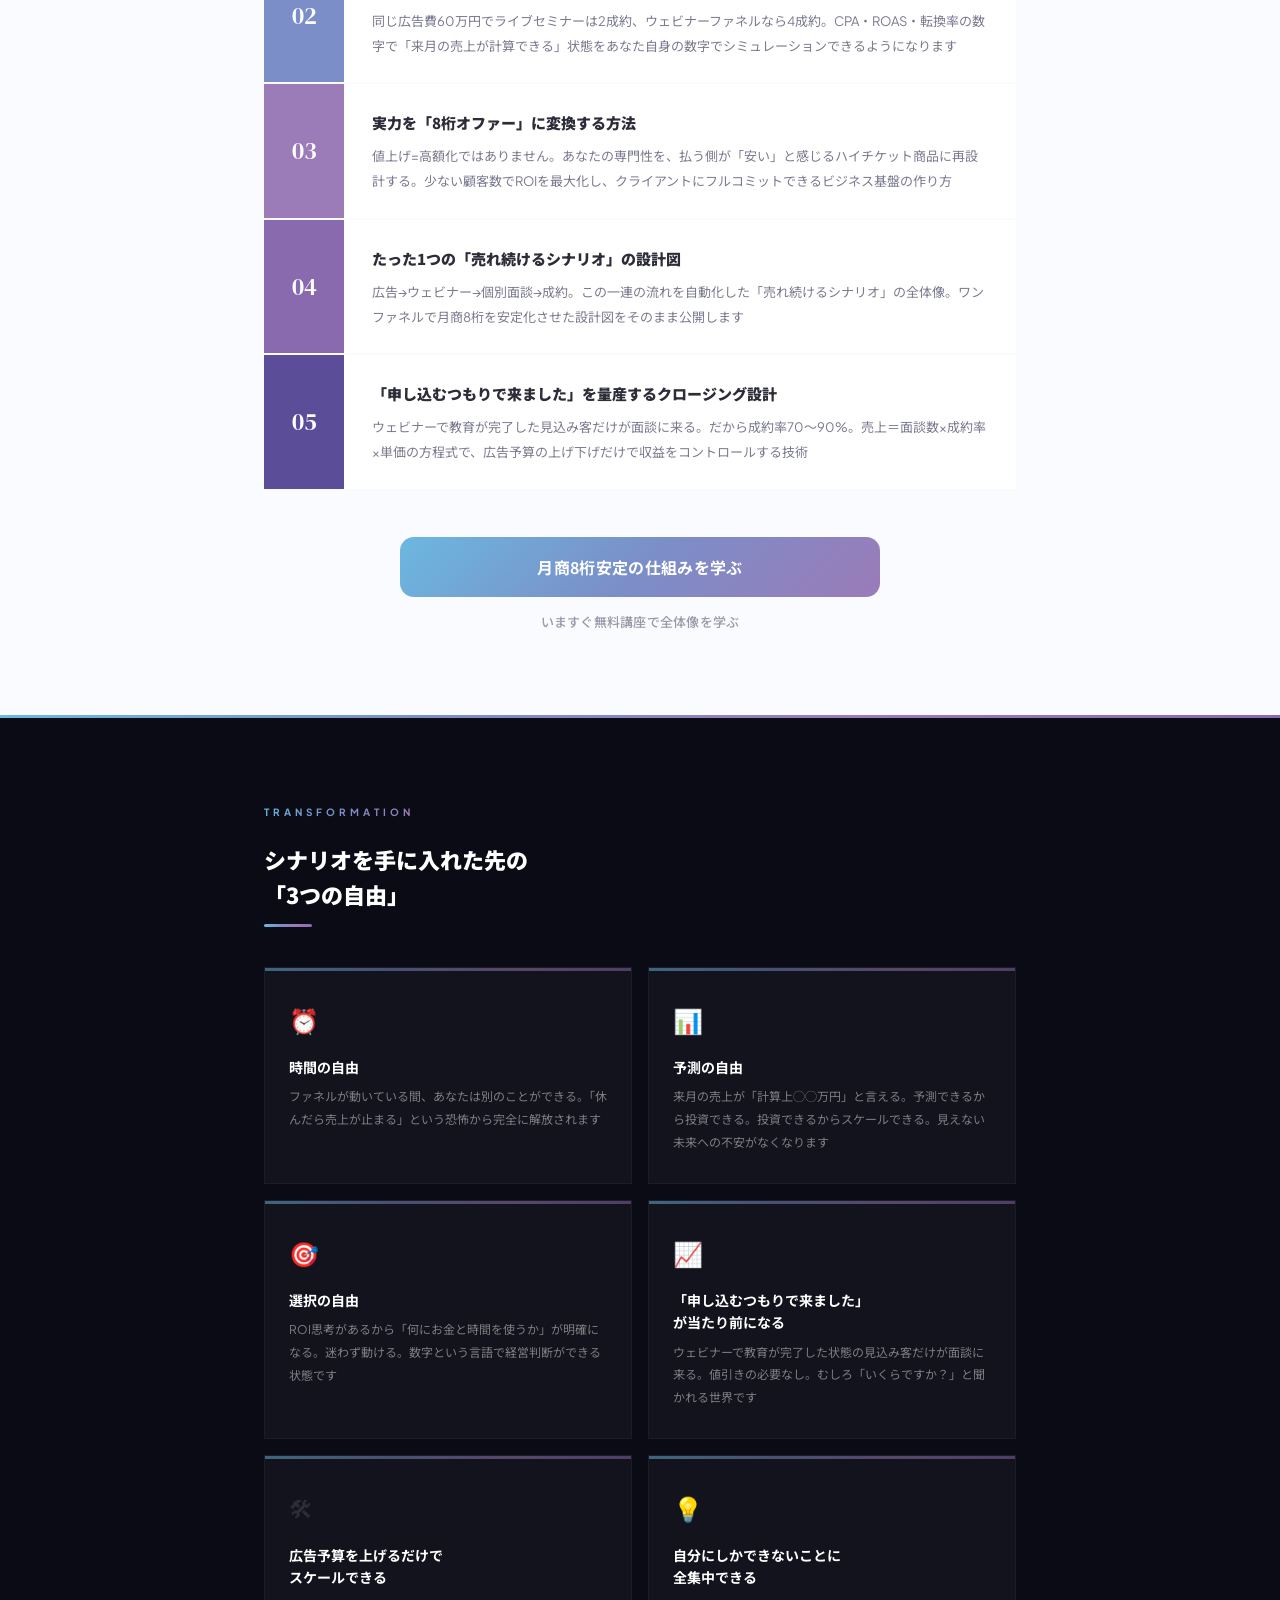
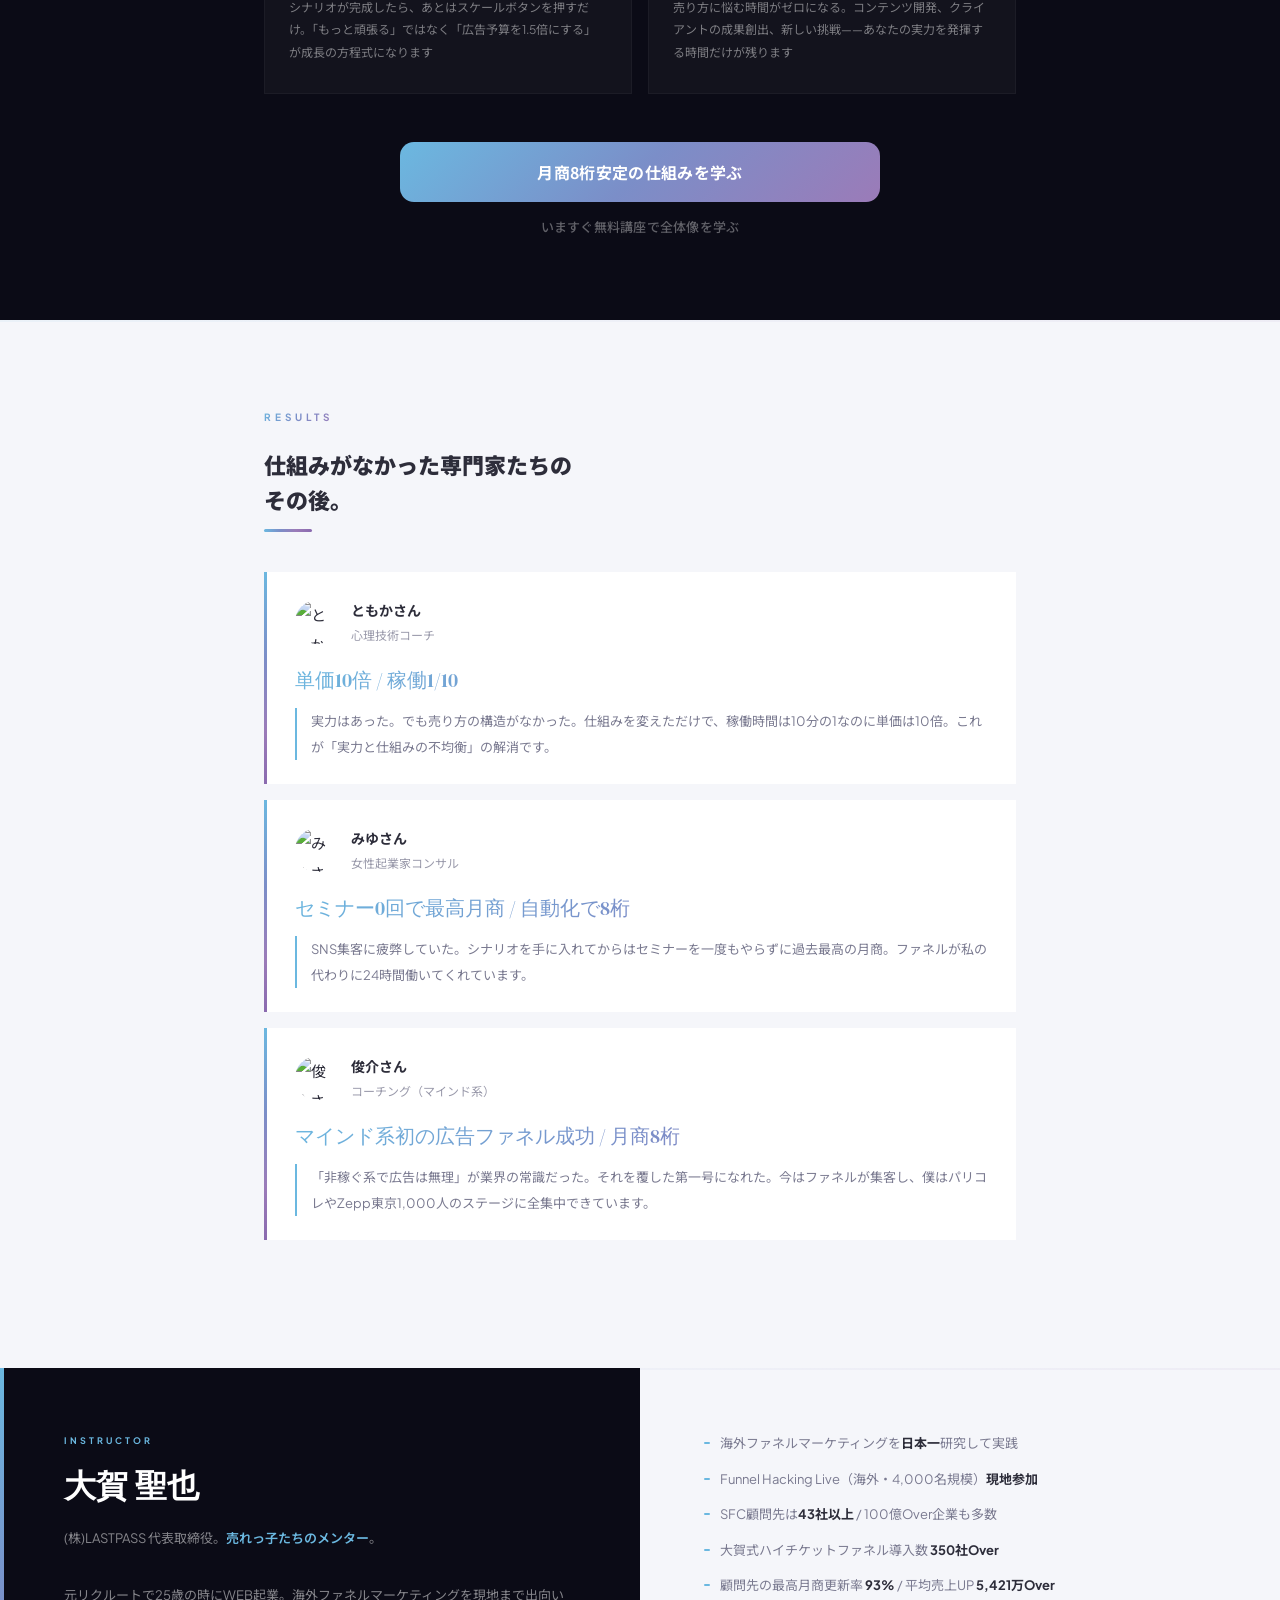
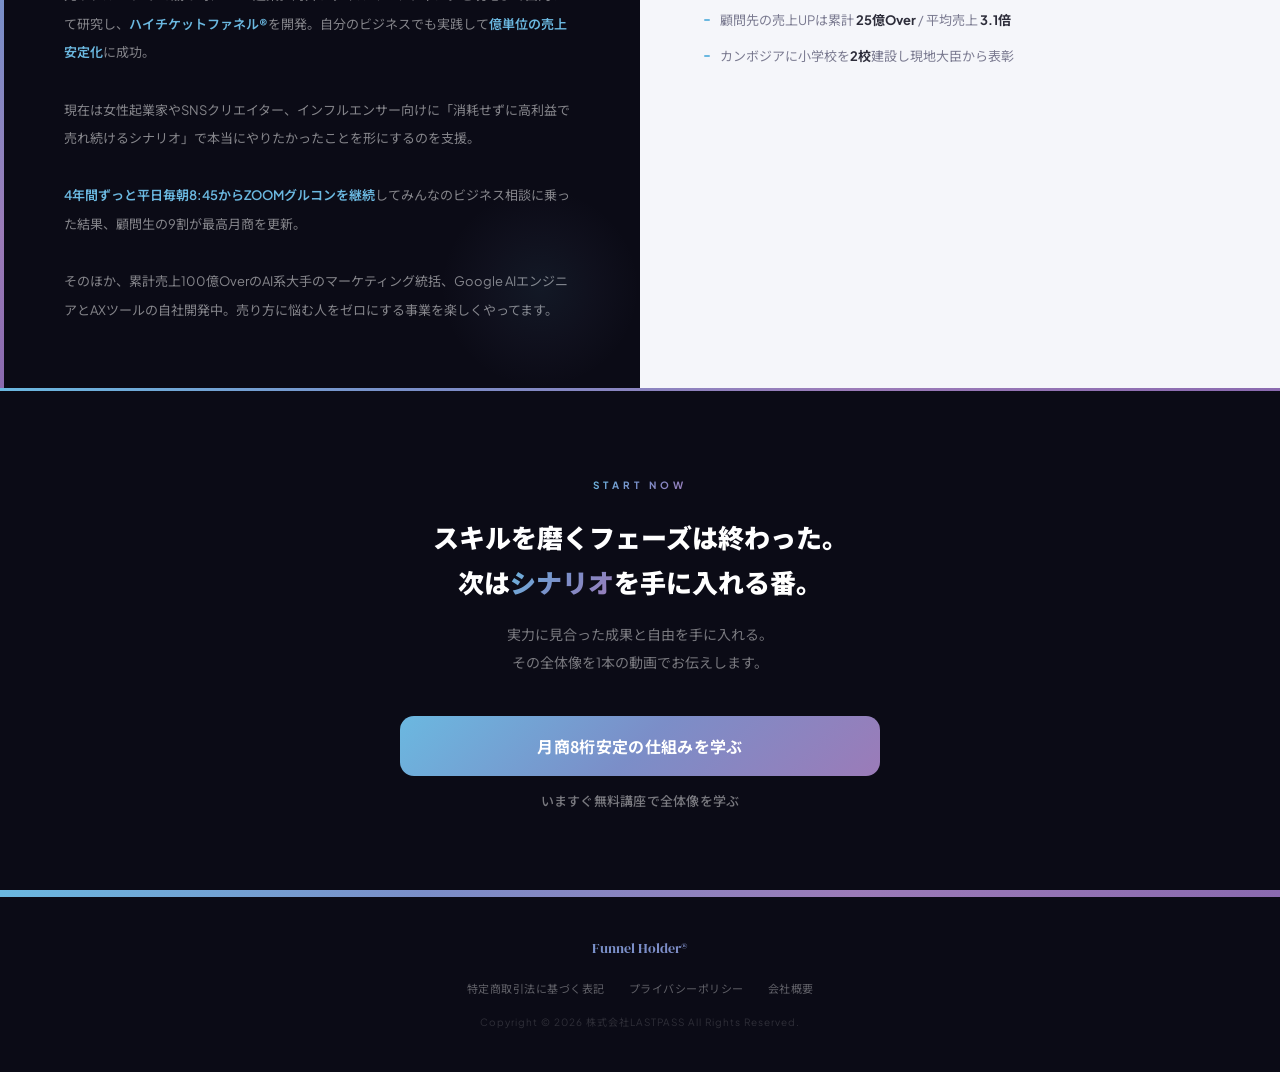
==== commit 19ce0061: "Fix all mobile text wrapping across opt-in LP - Top bar: remove "これは実話です：", reduce to 1 line on mobi" ====
--- a/optin-webinar-funnel-course.html
+++ b/optin-webinar-funnel-course.html
@@ -37,7 +37,7 @@
     .fade-in.is-visible{opacity:1;transform:translateY(0)}
 
     /* ===== TOP BAR ===== */
-    .top-bar{background:var(--dark2);padding:10px 24px;text-align:center;position:relative}
+    .top-bar{background:var(--dark2);padding:10px 16px;text-align:center;position:relative}
     .top-bar::after{content:'';position:absolute;bottom:0;left:0;right:0;height:2px;background:var(--grad-horizon)}
     .top-bar p{font-size:13px;color:rgba(255,255,255,.7);letter-spacing:.02em;line-height:1.6}
     .top-bar strong{color:#fff;font-weight:700}
@@ -195,6 +195,17 @@
       .ps-item{padding:16px 6px}
       .benefit-grid{grid-template-columns:1fr}
       .curriculum-item{grid-template-columns:60px 1fr}
+      .top-bar p{font-size:12px}
+      .hero{padding:60px 0 56px}
+      .hero-headline{font-size:21px!important;line-height:1.6!important}
+      .hero-sub{font-size:14px!important;line-height:1.9!important}
+      .section-heading{font-size:20px!important;line-height:1.55!important}
+      .cta-button{font-size:16px!important;padding:16px 24px!important}
+      .cta-micro{font-size:12px!important}
+      .fc-heading{font-size:20px!important;line-height:1.6!important}
+      .fc-sub{font-size:13px!important}
+      .modal-heading{font-size:17px!important}
+      .modal-submit{font-size:15px!important}
     }
   </style>
 </head>
@@ -202,7 +213,7 @@
 
   <!-- TOP BAR -->
   <div class="top-bar">
-    <p>これは実話です：SNS投稿・セミナーなしで<strong class="tb-accent">33ヶ月連続で月商8桁</strong>を安定化させた<strong>仕組みの設計図</strong></p>
+    <p>SNS投稿・セミナーなしで<strong class="tb-accent">33ヶ月連続月商8桁</strong>を安定化させた<strong>仕組みの設計図</strong></p>
   </div>
 
   <!-- HERO -->
@@ -212,12 +223,13 @@
       <div class="eyebrow">Free Online Course</div>
       <h1 class="hero-headline">
         SNSに人生を捧げなくても<br>
-        <em>超高単価を24時間365日販売する</em><br>
-        売れ続けるシナリオ設計の全手順
+        <em>超高単価を24時間販売する</em><br>
+        売れ続けるシナリオの全手順
       </h1>
       <p class="hero-sub">
-        いまよりも<strong>3倍〜10倍値上げ</strong>しても「いますぐやります」といわれて、<br>
-        大好きなお客さんに囲まれる<strong>秘密の集客戦略</strong>を無料公開します。
+        いまより<strong>3倍〜10倍値上げ</strong>しても<br>
+        「いますぐやります」といわれて<br>
+        大好きなお客さんに囲まれる<strong>秘密の集客</strong>
       </p>
       <button class="cta-button" onclick="openModal()">
         月商8桁安定の仕組みを学ぶ
@@ -245,7 +257,7 @@
   <section class="pain fade-in">
     <div class="container">
       <div class="eyebrow">The Problem</div>
-      <h2 class="section-heading">実力はある。スキルも足りている。<br>なのに、なぜ天井が破れないのか。</h2>
+      <h2 class="section-heading">実力はある。スキルも足りている。<br>なのに、なぜ天井が破れない？</h2>
       <ul class="pain-list">
         <li class="pain-item">毎朝SNSに2時間。投稿をサボった月は売上が落ちる。あなたが止まると、ビジネスも止まる</li>
         <li class="pain-item">年収2,000万〜4,000万の壁を「もっと頑張る」以外の方法で突破できない</li>
@@ -265,7 +277,7 @@
   <section class="root-cause fade-in">
     <div class="container">
       <div class="eyebrow">Root Cause</div>
-      <h2 class="section-heading">売上は「頑張り量」では決まらない。<br>「仕組みの設計」で決まる。</h2>
+      <h2 class="section-heading">売上は「頑張り量」じゃない。<br>「仕組みの設計」で決まる。</h2>
       <div class="cause-block">
         <strong>フォロワーを増やせば売上が上がる。——これは幻想です。</strong><br>
         僕自身、<span class="cause-accent">SNSフォロワーわずか29名の段階で累計3億の売上</span>を作りました。さらに言えば、僕の顧問先で月商8桁を達成した11名のうち、SNS集客で成果を出していたのは1名もいません。全員「仕組み」で突破しています。
@@ -337,7 +349,7 @@
   <section class="benefits fade-in">
     <div class="container">
       <div class="eyebrow">Transformation</div>
-      <h2 class="section-heading">売れ続けるシナリオを手に入れた先に、<br>あなたを待っている「3つの自由」</h2>
+      <h2 class="section-heading">シナリオを手に入れた先の<br>「3つの自由」</h2>
       <div class="benefit-grid">
         <div class="benefit-card">
           <div class="bc-icon">&#9200;</div>
@@ -381,7 +393,7 @@
   <section class="testimonials fade-in">
     <div class="container">
       <div class="eyebrow">Results</div>
-      <h2 class="section-heading">「実力はあるのに仕組みがなかった」<br>専門家たちの、その後。</h2>
+      <h2 class="section-heading">仕組みがなかった専門家たちの<br>その後。</h2>
       <div class="testimonial-stack">
         <div class="testimonial">
           <div class="t-meta">
@@ -444,12 +456,12 @@
     <div class="container">
       <div class="eyebrow">Start Now</div>
       <h2 class="fc-heading">
-        スキルを磨くフェーズは、もう終わった。<br>
-        次は<span class="gradient-text">売れ続けるシナリオ&reg;</span>を手に入れる番です。
+        スキルを磨くフェーズは終わった。<br>
+        次は<span class="gradient-text">シナリオ</span>を手に入れる番。
       </h2>
       <p class="fc-sub">
-        あなたの実力を、実力に見合った成果と自由に変換する。<br>
-        そのために必要な仕組みの全体像を、1本の無料動画で体系的にお伝えします。
+        実力に見合った成果と自由を手に入れる。<br>
+        その全体像を1本の動画でお伝えします。
       </p>
       <button class="cta-button" onclick="openModal()">月商8桁安定の仕組みを学ぶ</button>
       <p class="cta-micro">いますぐ無料講座で全体像を学ぶ</p>
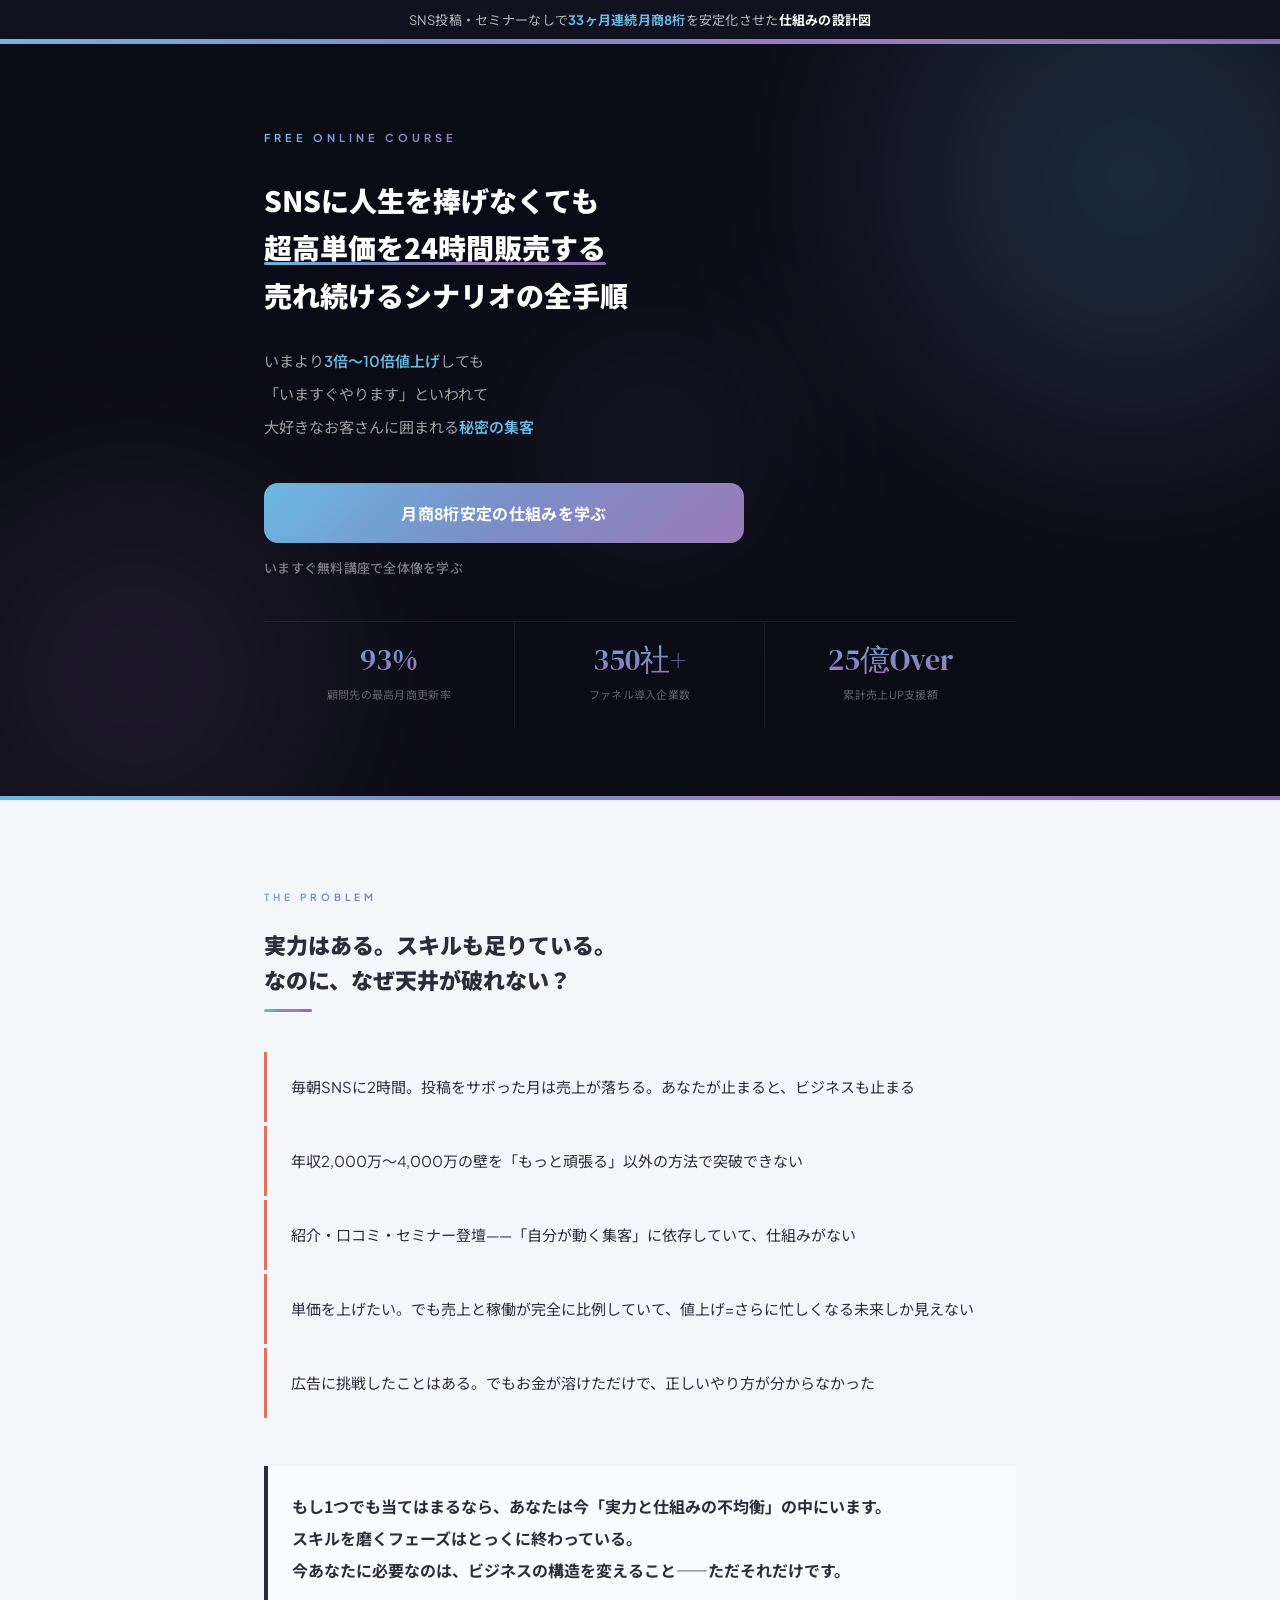
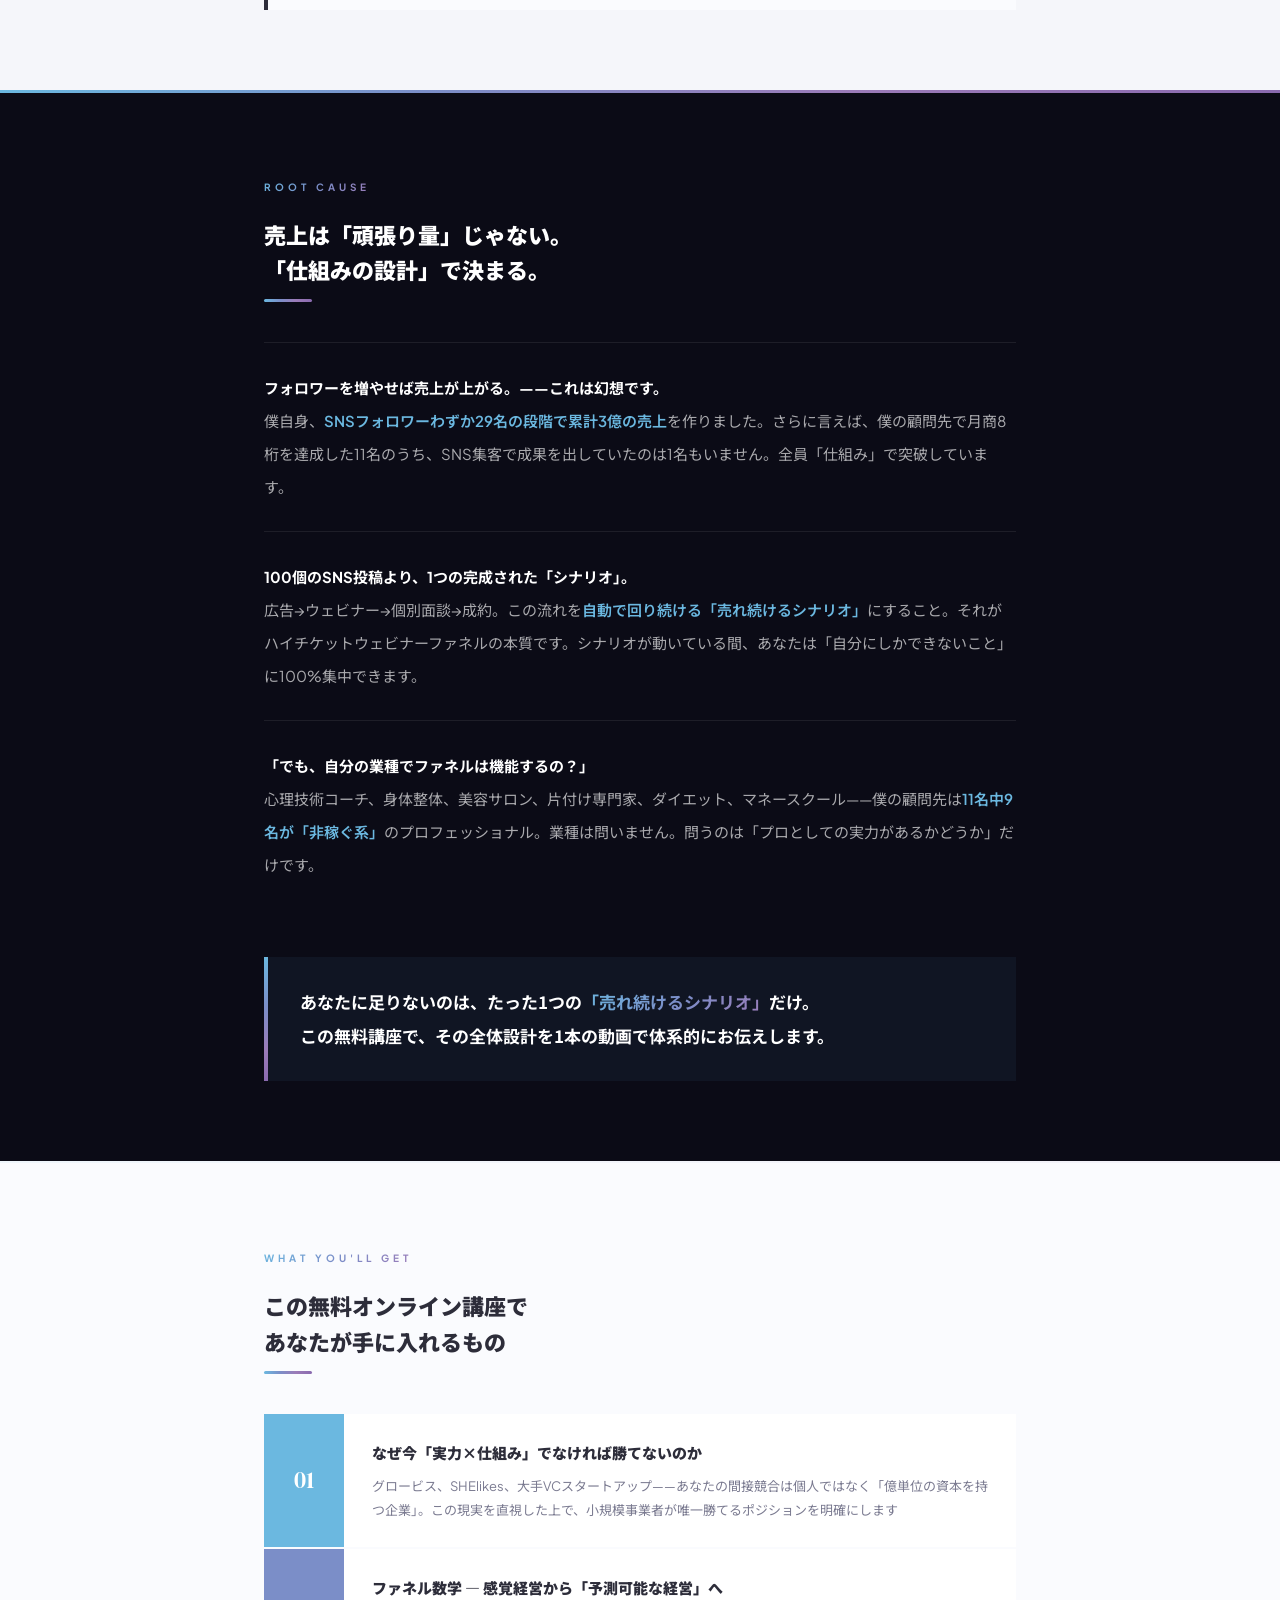
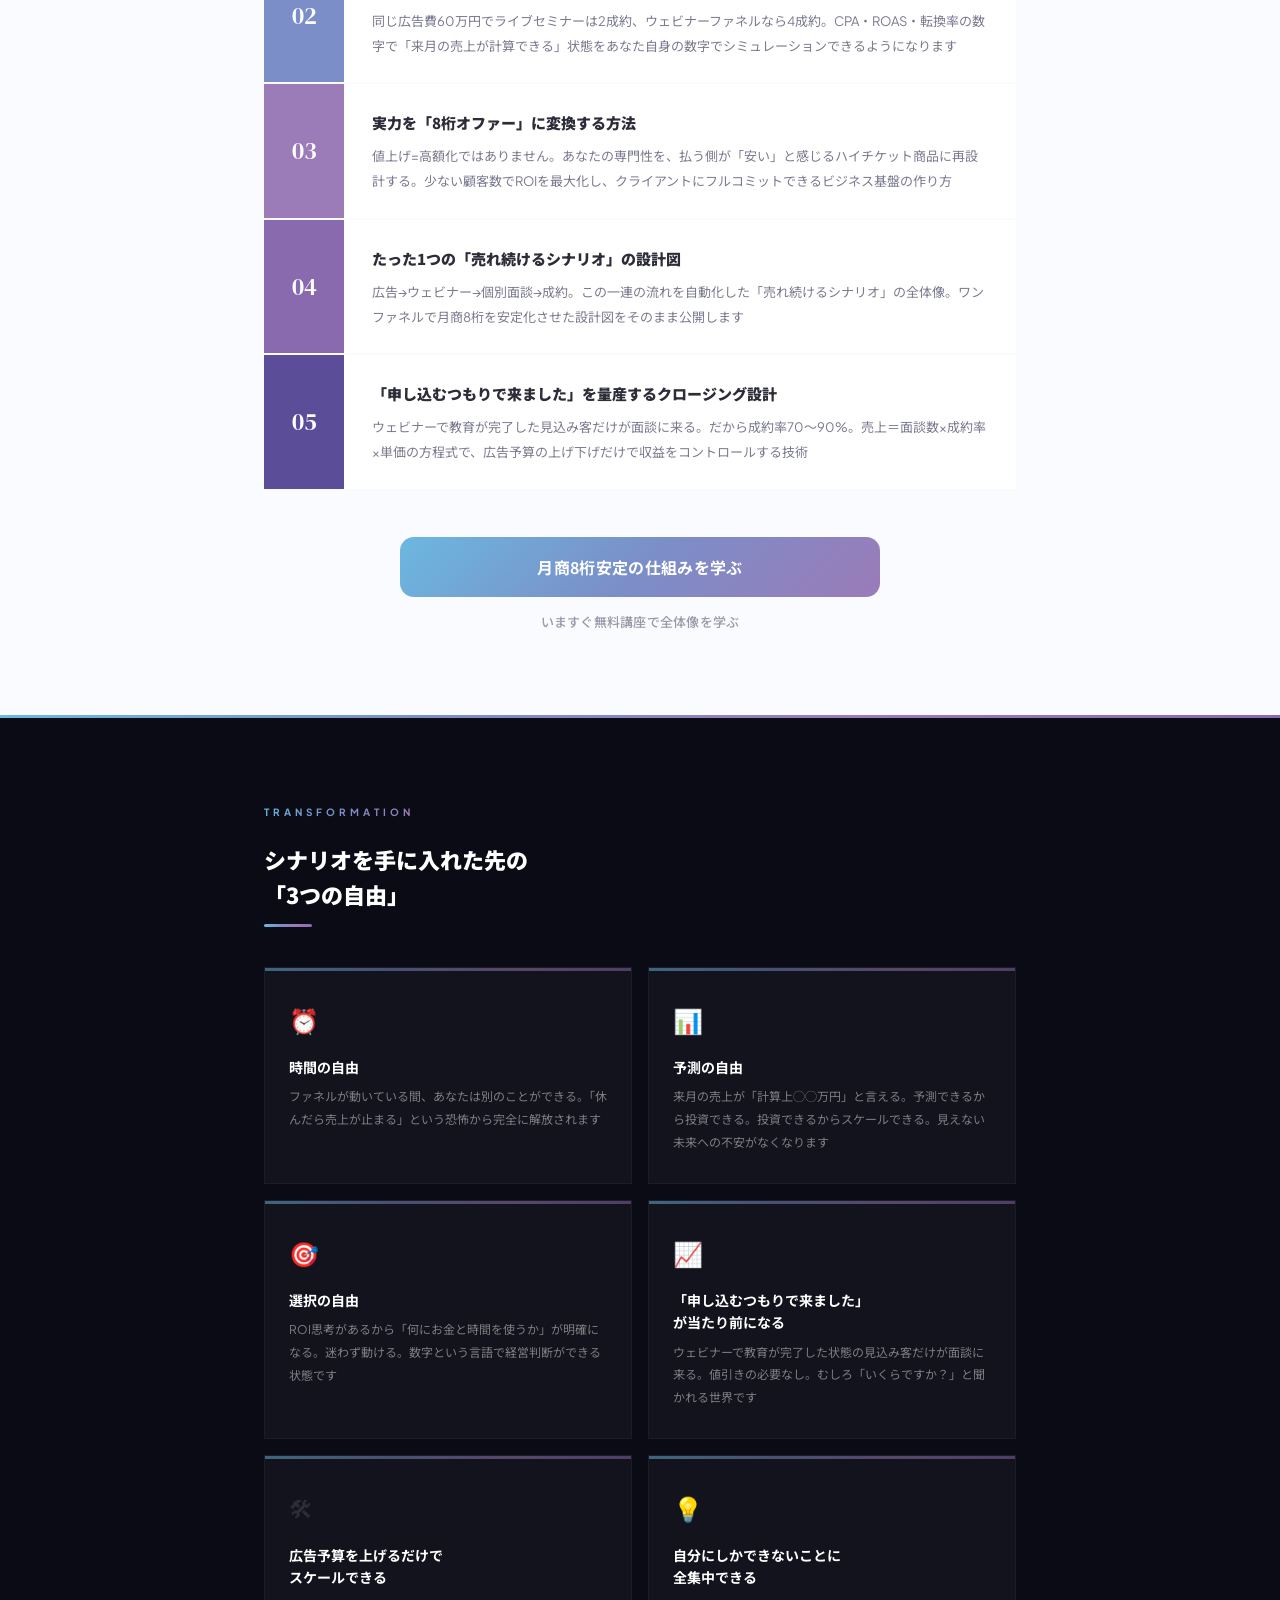
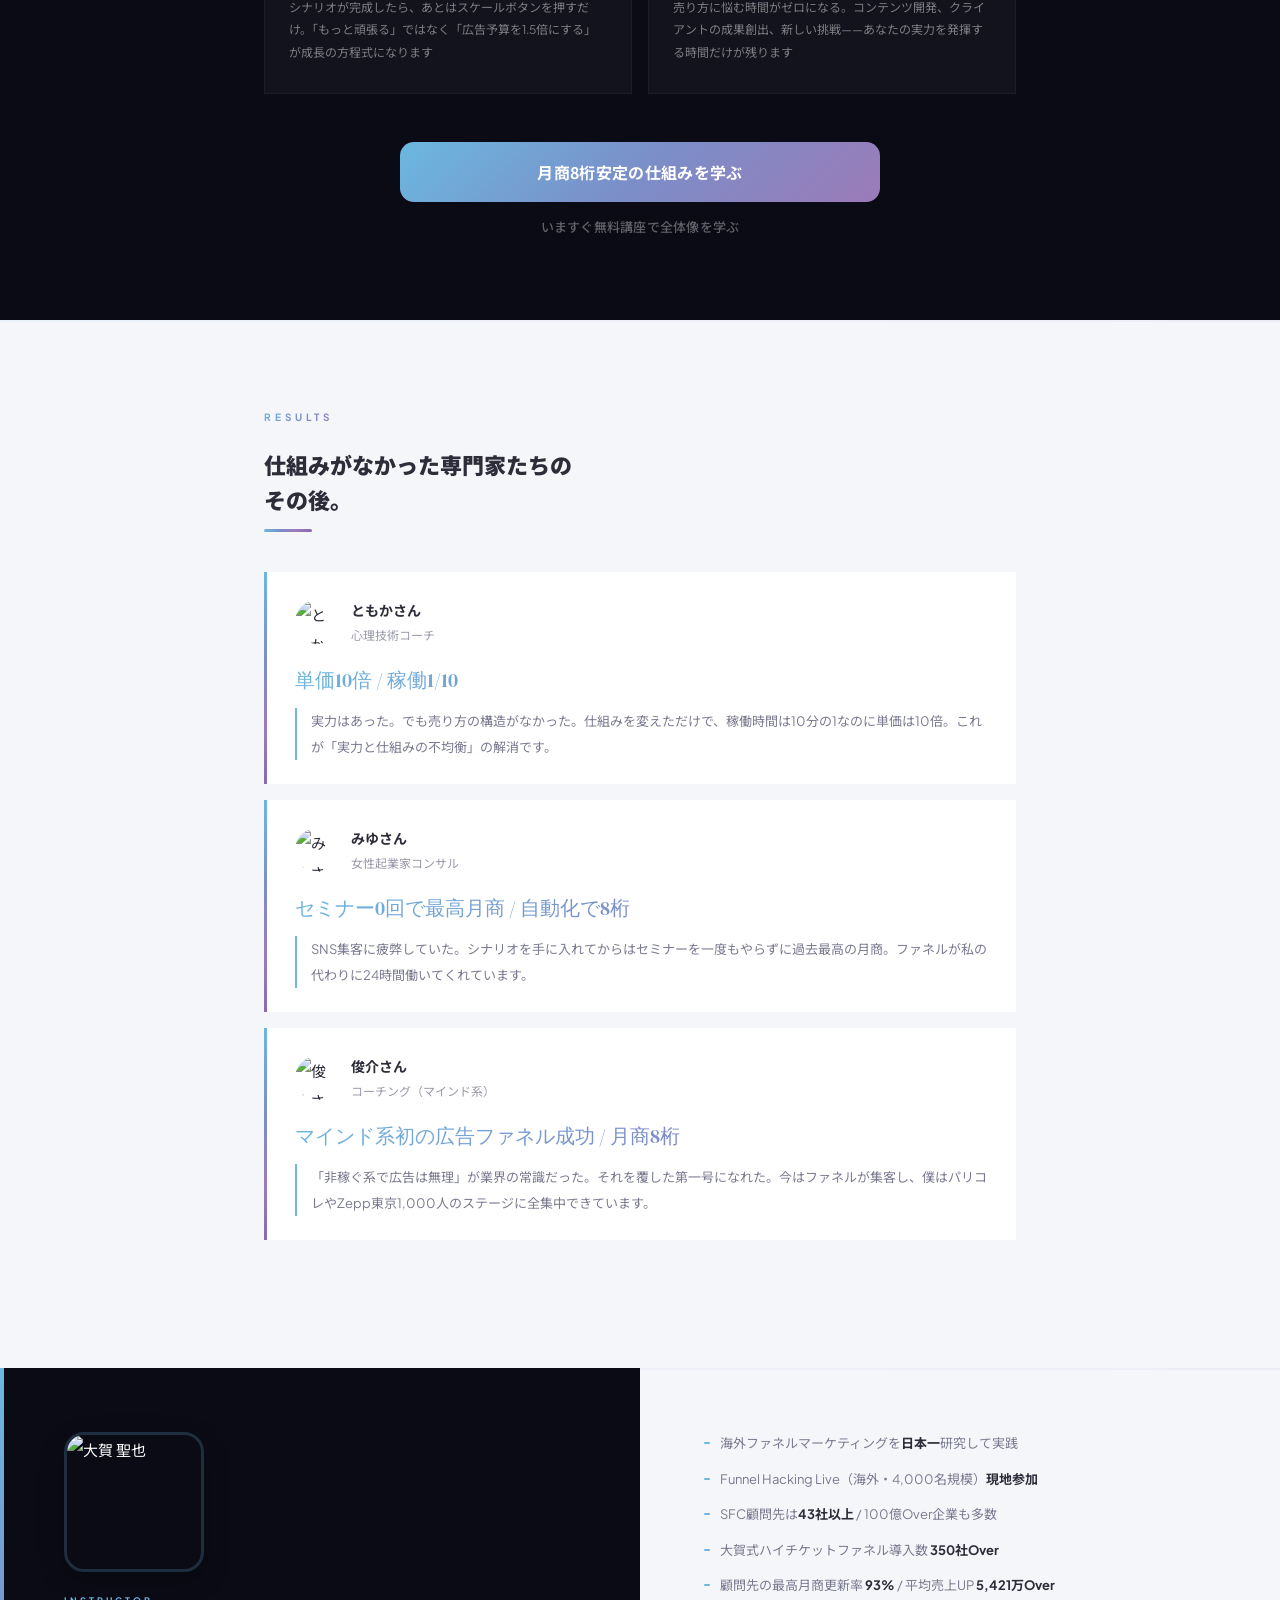
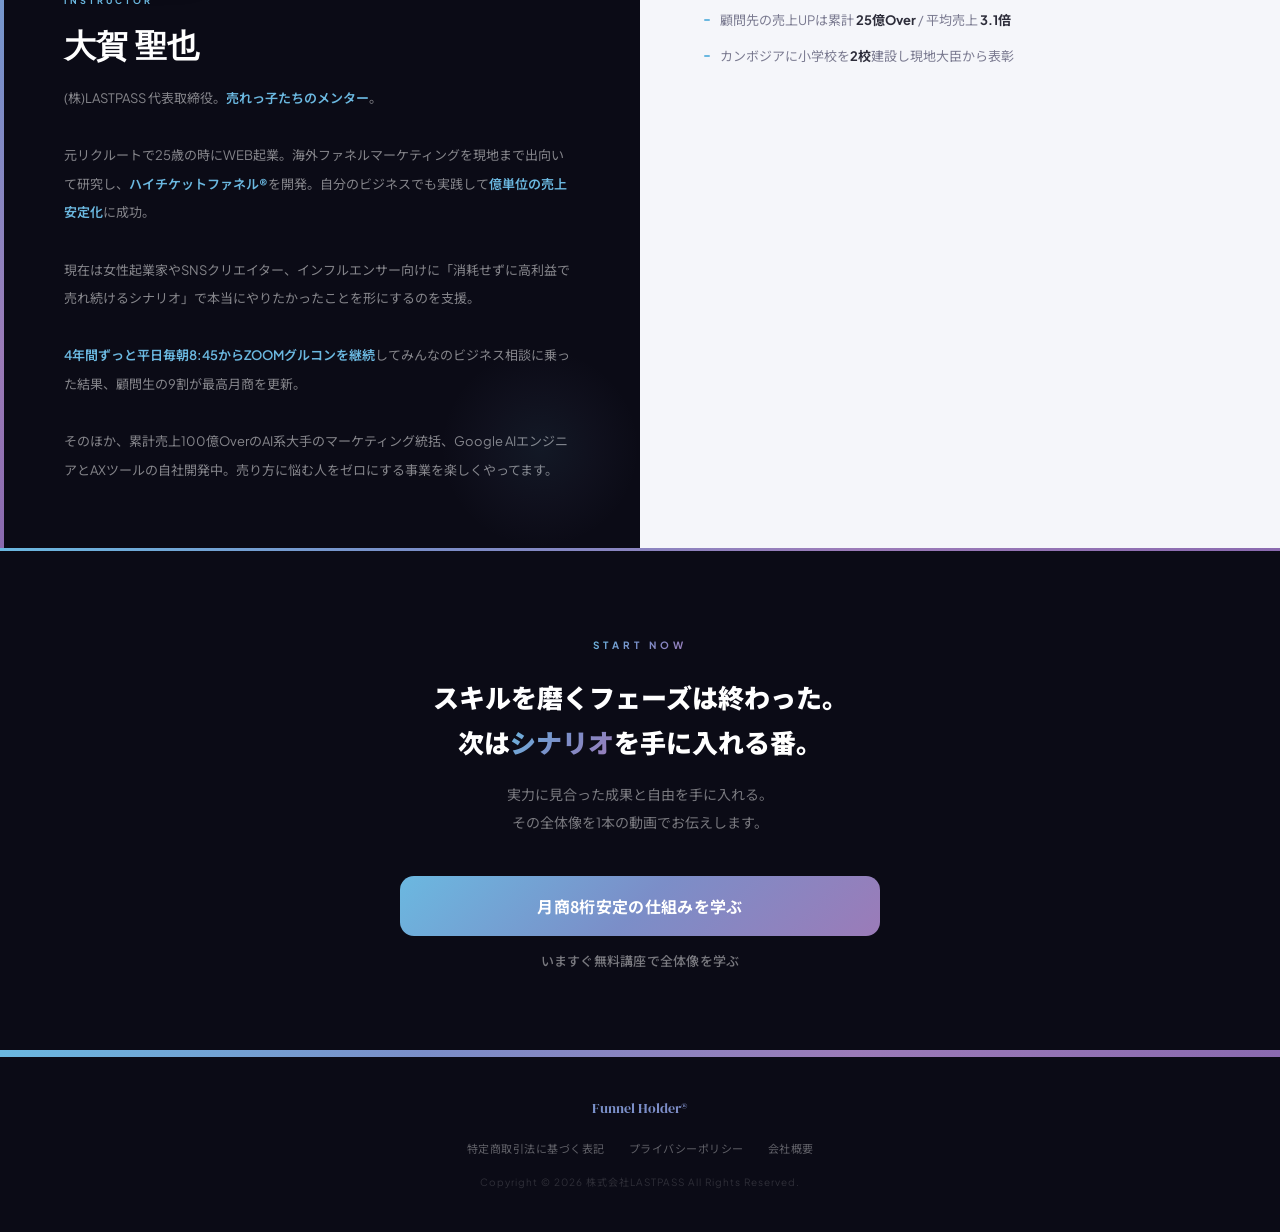
==== commit 19b1c5be: "Add profile photo to instructor section Co-Authored-By: Claude Opus 4.6 (1M context) <noreply@anthro" ====
--- a/optin-webinar-funnel-course.html
+++ b/optin-webinar-funnel-course.html
@@ -144,6 +144,8 @@
     .instructor-left{background:var(--dark);padding:clamp(40px,5vw,64px);color:#fff;position:relative;overflow:hidden}
     .instructor-left::before{content:'';position:absolute;top:0;left:0;width:4px;height:100%;background:var(--grad-funnel)}
     .instructor-left::after{content:'';position:absolute;bottom:0;right:0;width:200px;height:200px;background:radial-gradient(circle,rgba(107,184,224,.08),rgba(123,142,200,.04) 40%,transparent 70%)}
+    .il-photo{width:140px;height:140px;border-radius:20px;overflow:hidden;margin-bottom:20px;box-shadow:0 8px 24px rgba(0,0,0,.3);border:3px solid rgba(107,184,224,.2)}
+    .il-photo img{width:100%;height:100%;object-fit:cover}
     .il-label{font-size:9px;font-weight:700;letter-spacing:3px;color:var(--sky);text-transform:uppercase;margin-bottom:16px}
     .il-name{font-family:var(--font-display);font-size:clamp(24px,3vw,32px);line-height:1.3;margin-bottom:16px}
     .il-bio{font-size:13px;line-height:2.2;color:rgba(255,255,255,.5)}
@@ -427,6 +429,7 @@
   <section class="instructor fade-in">
     <div class="instructor-split">
       <div class="instructor-left">
+        <div class="il-photo"><img src="https://utagesystem.s3.ap-northeast-1.amazonaws.com/4l4loaB7HFos/8S1M0E33sR2V/RkKRYKTSrEB29xfZGoiIezRJT2BJ5DwNGiETdNJv.jpg" alt="大賀 聖也" loading="lazy"></div>
         <div class="il-label">Instructor</div>
         <h3 class="il-name">大賀 聖也</h3>
         <p class="il-bio">
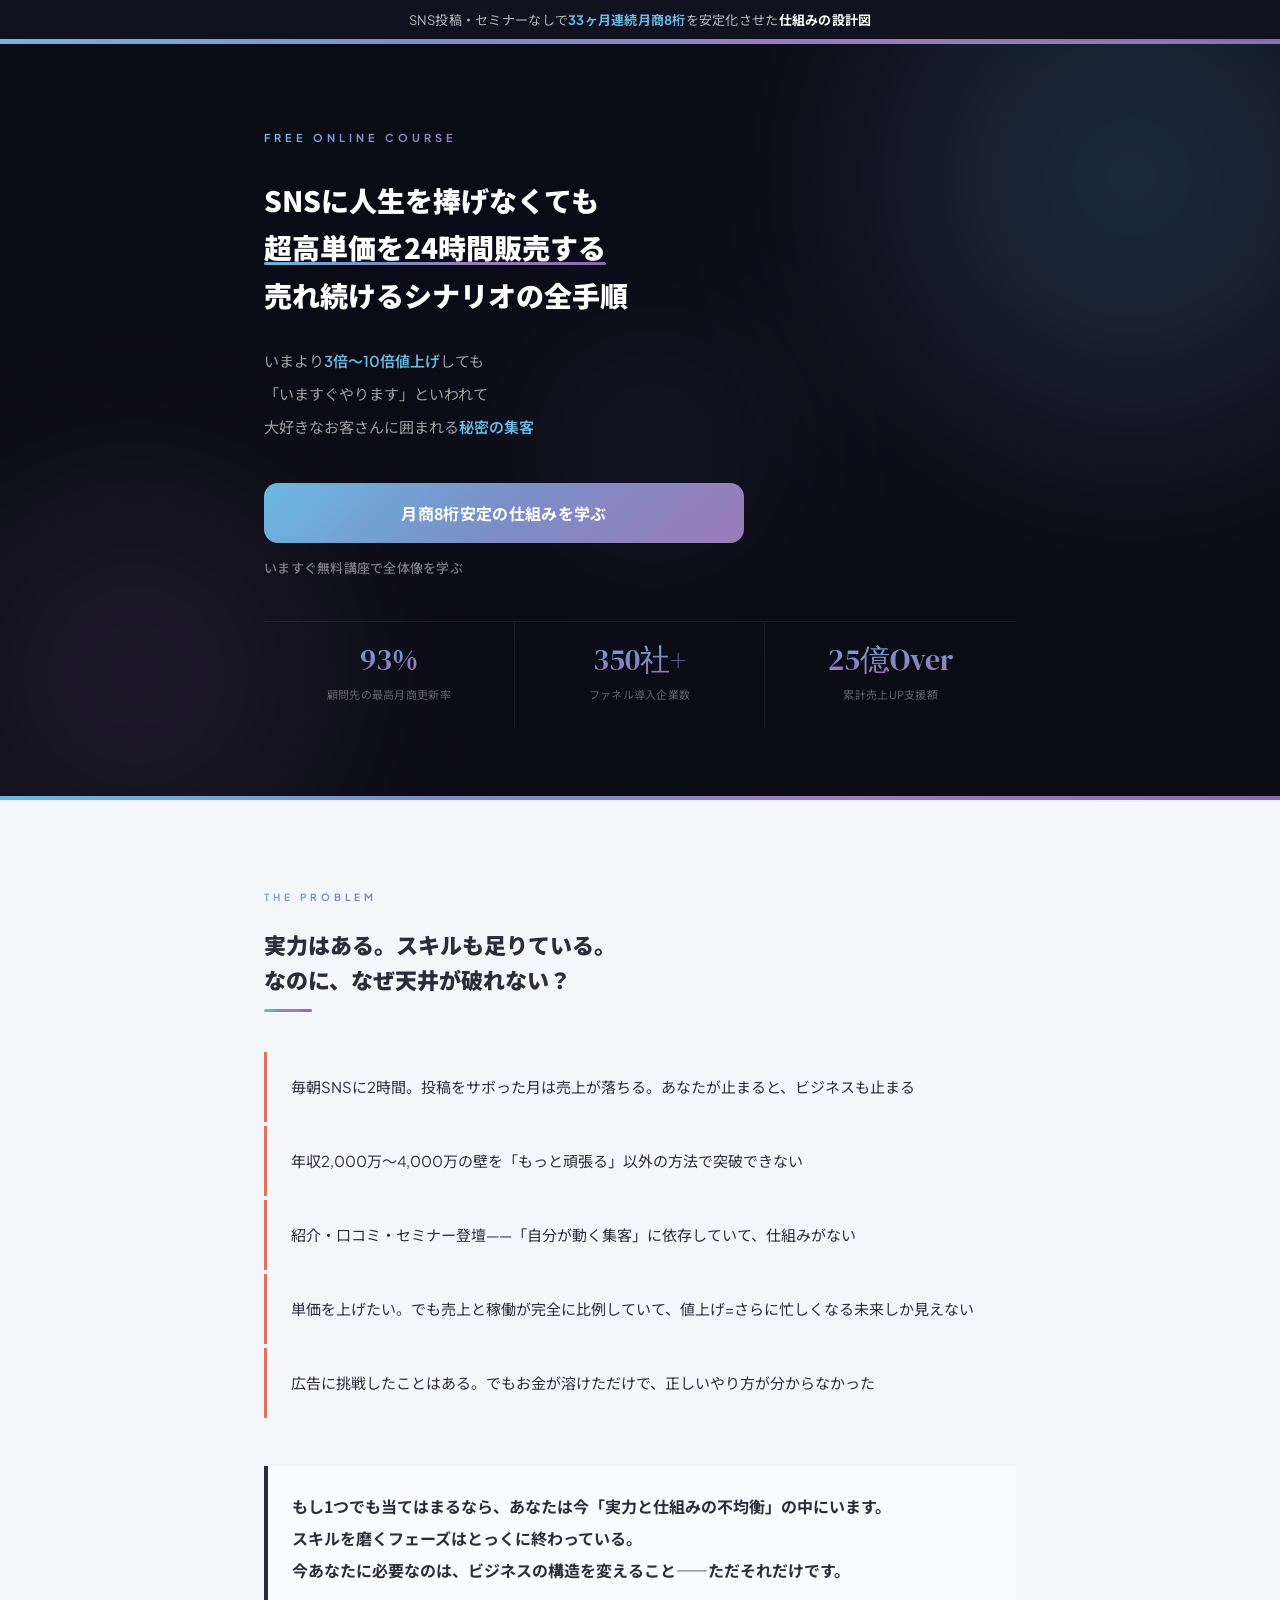
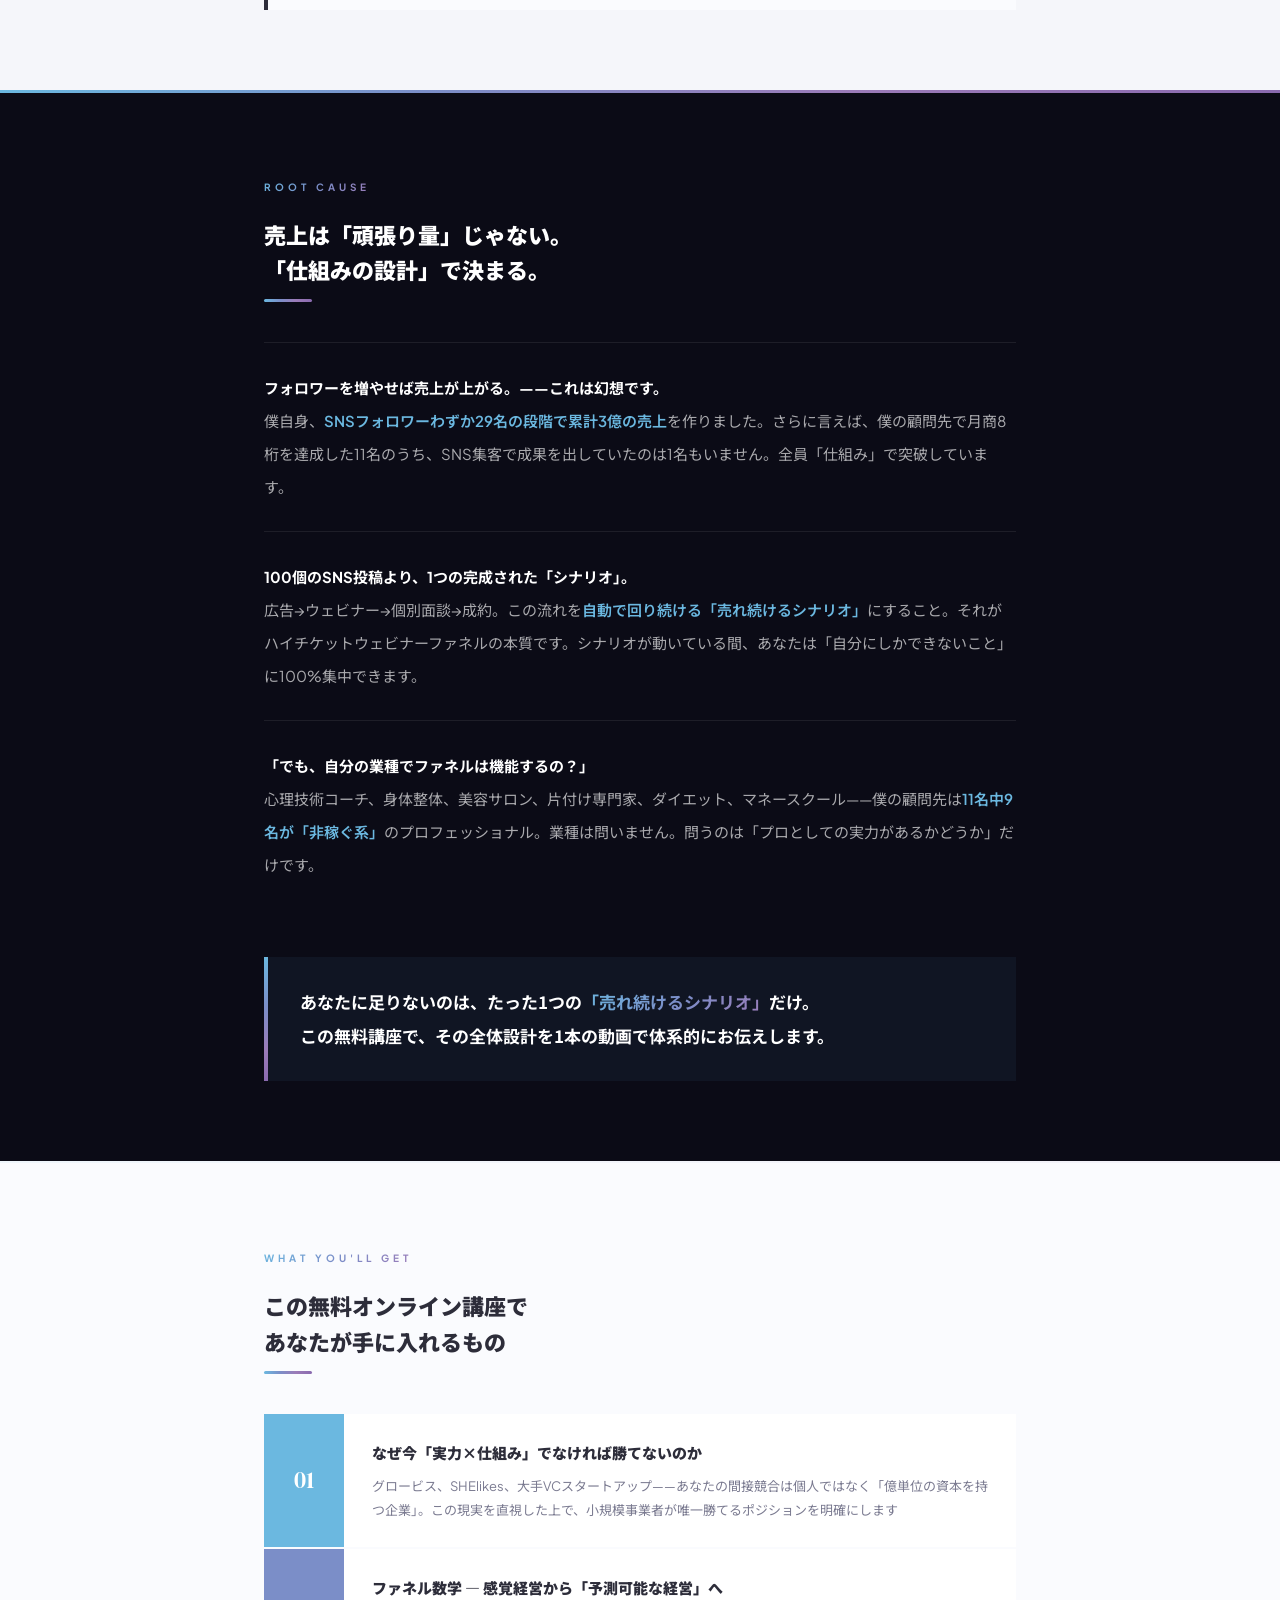
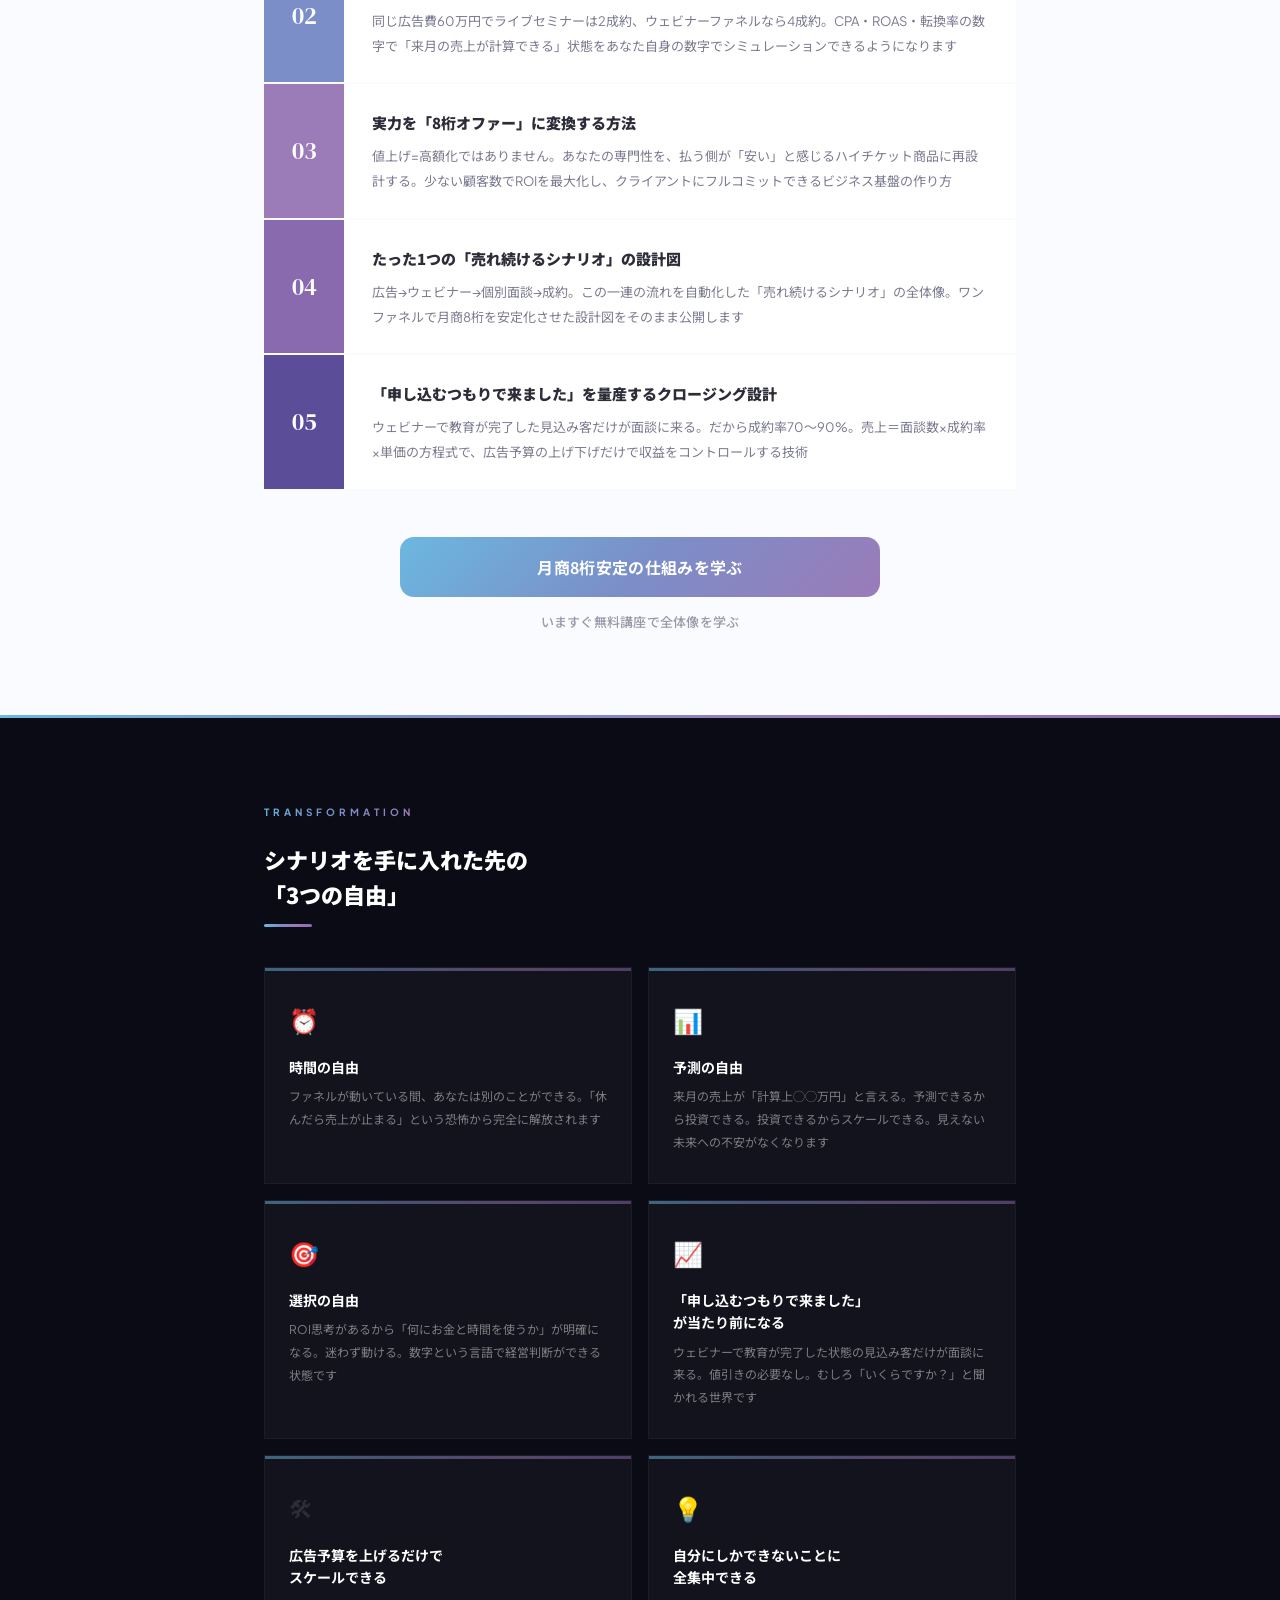
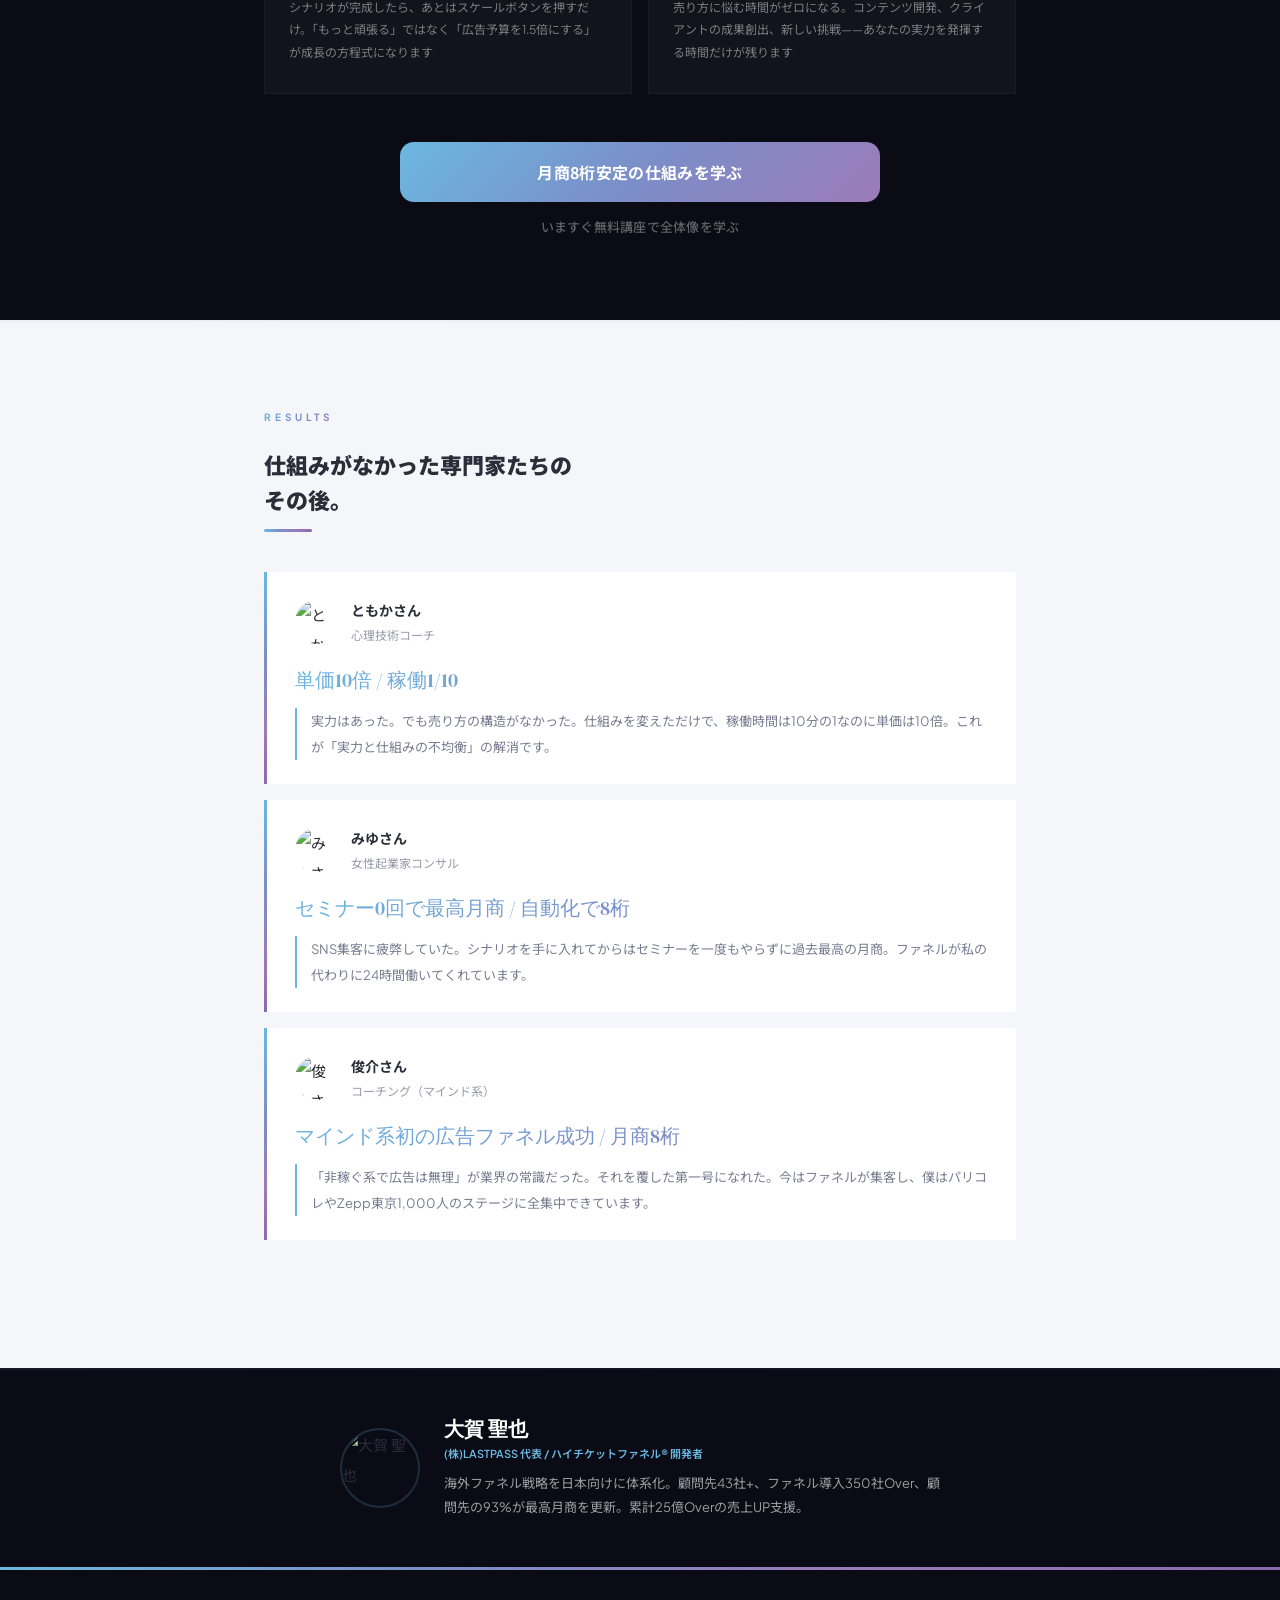
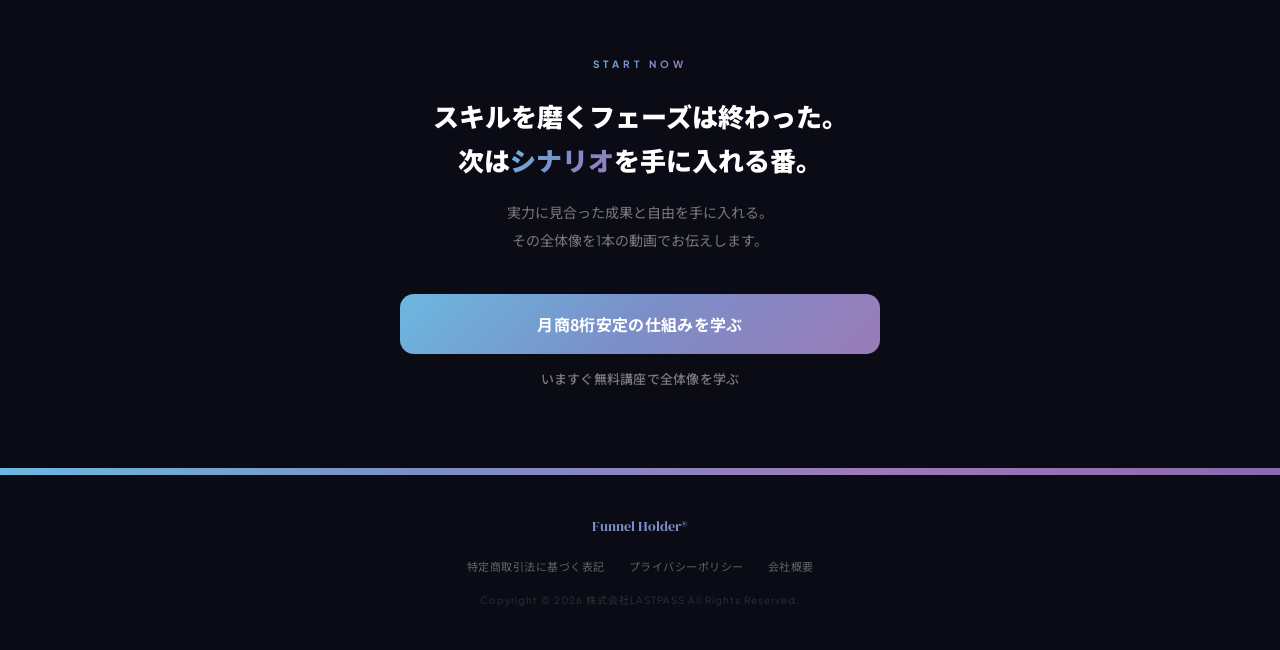
==== commit 4cb434b6: "Compact instructor section: photo+name+1-line bio Co-Authored-By: Claude Opus 4.6 (1M context) <nore" ====
--- a/optin-webinar-funnel-course.html
+++ b/optin-webinar-funnel-course.html
@@ -137,24 +137,15 @@
     .t-result{font-family:var(--font-display);font-size:20px;background:var(--grad-cta);-webkit-background-clip:text;-webkit-text-fill-color:transparent;background-clip:text;margin-bottom:8px}
     .t-quote{font-size:13px;color:var(--warm);line-height:2.0;padding-left:14px;border-left:2px solid var(--sky)}
 
-    /* ===== INSTRUCTOR ===== */
-    .instructor{position:relative}
+    /* ===== INSTRUCTOR (compact) ===== */
+    .instructor{background:var(--dark);padding:48px 20px;position:relative}
     .instructor::before{content:'';position:absolute;top:0;left:0;right:0;height:2px;background:var(--grad-subtle)}
-    .instructor-split{display:grid;grid-template-columns:1fr 1fr}
-    .instructor-left{background:var(--dark);padding:clamp(40px,5vw,64px);color:#fff;position:relative;overflow:hidden}
-    .instructor-left::before{content:'';position:absolute;top:0;left:0;width:4px;height:100%;background:var(--grad-funnel)}
-    .instructor-left::after{content:'';position:absolute;bottom:0;right:0;width:200px;height:200px;background:radial-gradient(circle,rgba(107,184,224,.08),rgba(123,142,200,.04) 40%,transparent 70%)}
-    .il-photo{width:140px;height:140px;border-radius:20px;overflow:hidden;margin-bottom:20px;box-shadow:0 8px 24px rgba(0,0,0,.3);border:3px solid rgba(107,184,224,.2)}
+    .instructor-card{max-width:600px;margin:0 auto;display:flex;align-items:center;gap:24px}
+    .il-photo{width:80px;height:80px;border-radius:50%;overflow:hidden;flex-shrink:0;border:2px solid rgba(107,184,224,.2)}
     .il-photo img{width:100%;height:100%;object-fit:cover}
-    .il-label{font-size:9px;font-weight:700;letter-spacing:3px;color:var(--sky);text-transform:uppercase;margin-bottom:16px}
-    .il-name{font-family:var(--font-display);font-size:clamp(24px,3vw,32px);line-height:1.3;margin-bottom:16px}
-    .il-bio{font-size:13px;line-height:2.2;color:rgba(255,255,255,.5)}
-    .il-bio .hl{color:var(--sky);font-weight:600}
-    .instructor-right{background:var(--light);padding:clamp(40px,5vw,64px)}
-    .instructor-right .speaker-bio{list-style:none;display:flex;flex-direction:column;gap:12px}
-    .instructor-right .speaker-bio li{font-size:13px;color:var(--warm);line-height:1.8;padding-left:16px;position:relative}
-    .instructor-right .speaker-bio li::before{content:'';position:absolute;left:0;top:10px;width:6px;height:2px;background:var(--sky);border-radius:2px}
-    .instructor-right .speaker-bio li strong{color:var(--charcoal);font-weight:700}
+    .il-text{color:rgba(255,255,255,.6);font-size:13px;line-height:1.8}
+    .il-name{font-family:var(--font-display);font-size:20px;color:#fff;line-height:1.3;margin-bottom:2px}
+    .il-role{font-size:11px;color:var(--sky);font-weight:600;margin-bottom:8px}
 
     /* ===== FINAL CTA ===== */
     .final-cta{background:var(--dark);padding:80px 0;text-align:center;position:relative;overflow:hidden}
@@ -192,7 +183,7 @@
 
     /* ===== RESPONSIVE ===== */
     @media(max-width:768px){
-      .instructor-split{grid-template-columns:1fr}
+      .instructor-card{flex-direction:column;text-align:center}
       .proof-strip{grid-template-columns:repeat(3,1fr)}
       .ps-item{padding:16px 6px}
       .benefit-grid{grid-template-columns:1fr}
@@ -425,31 +416,14 @@
     </div>
   </section>
 
-  <!-- INSTRUCTOR -->
+  <!-- INSTRUCTOR (compact) -->
   <section class="instructor fade-in">
-    <div class="instructor-split">
-      <div class="instructor-left">
-        <div class="il-photo"><img src="https://utagesystem.s3.ap-northeast-1.amazonaws.com/4l4loaB7HFos/8S1M0E33sR2V/RkKRYKTSrEB29xfZGoiIezRJT2BJ5DwNGiETdNJv.jpg" alt="大賀 聖也" loading="lazy"></div>
-        <div class="il-label">Instructor</div>
+    <div class="instructor-card">
+      <div class="il-photo"><img src="https://utagesystem.s3.ap-northeast-1.amazonaws.com/4l4loaB7HFos/8S1M0E33sR2V/RkKRYKTSrEB29xfZGoiIezRJT2BJ5DwNGiETdNJv.jpg" alt="大賀 聖也" loading="lazy"></div>
+      <div class="il-text">
         <h3 class="il-name">大賀 聖也</h3>
-        <p class="il-bio">
-          (株)LASTPASS 代表取締役。<span class="hl">売れっ子たちのメンター</span>。<br><br>
-          元リクルートで25歳の時にWEB起業。海外ファネルマーケティングを現地まで出向いて研究し、<span class="hl">ハイチケットファネル&reg;</span>を開発。自分のビジネスでも実践して<span class="hl">億単位の売上安定化</span>に成功。<br><br>
-          現在は女性起業家やSNSクリエイター、インフルエンサー向けに「消耗せずに高利益で売れ続けるシナリオ」で本当にやりたかったことを形にするのを支援。<br><br>
-          <span class="hl">4年間ずっと平日毎朝8:45からZOOMグルコンを継続</span>してみんなのビジネス相談に乗った結果、顧問生の9割が最高月商を更新。<br><br>
-          そのほか、累計売上100億OverのAI系大手のマーケティング統括、Google AIエンジニアとAXツールの自社開発中。売り方に悩む人をゼロにする事業を楽しくやってます。
-        </p>
-      </div>
-      <div class="instructor-right">
-        <ul class="speaker-bio">
-          <li>海外ファネルマーケティングを<strong>日本一</strong>研究して実践</li>
-          <li>Funnel Hacking Live（海外・4,000名規模）<strong>現地参加</strong></li>
-          <li>SFC顧問先は<strong>43社以上</strong> / 100億Over企業も多数</li>
-          <li>大賀式ハイチケットファネル導入数 <strong>350社Over</strong></li>
-          <li>顧問先の最高月商更新率 <strong>93%</strong> / 平均売上UP <strong>5,421万Over</strong></li>
-          <li>顧問先の売上UPは累計 <strong>25億Over</strong> / 平均売上 <strong>3.1倍</strong></li>
-          <li>カンボジアに小学校を<strong>2校</strong>建設し現地大臣から表彰</li>
-        </ul>
+        <div class="il-role">(株)LASTPASS 代表 / ハイチケットファネル&reg; 開発者</div>
+        海外ファネル戦略を日本向けに体系化。顧問先43社+、ファネル導入350社Over、顧問先の93%が最高月商を更新。累計25億Overの売上UP支援。
       </div>
     </div>
   </section>
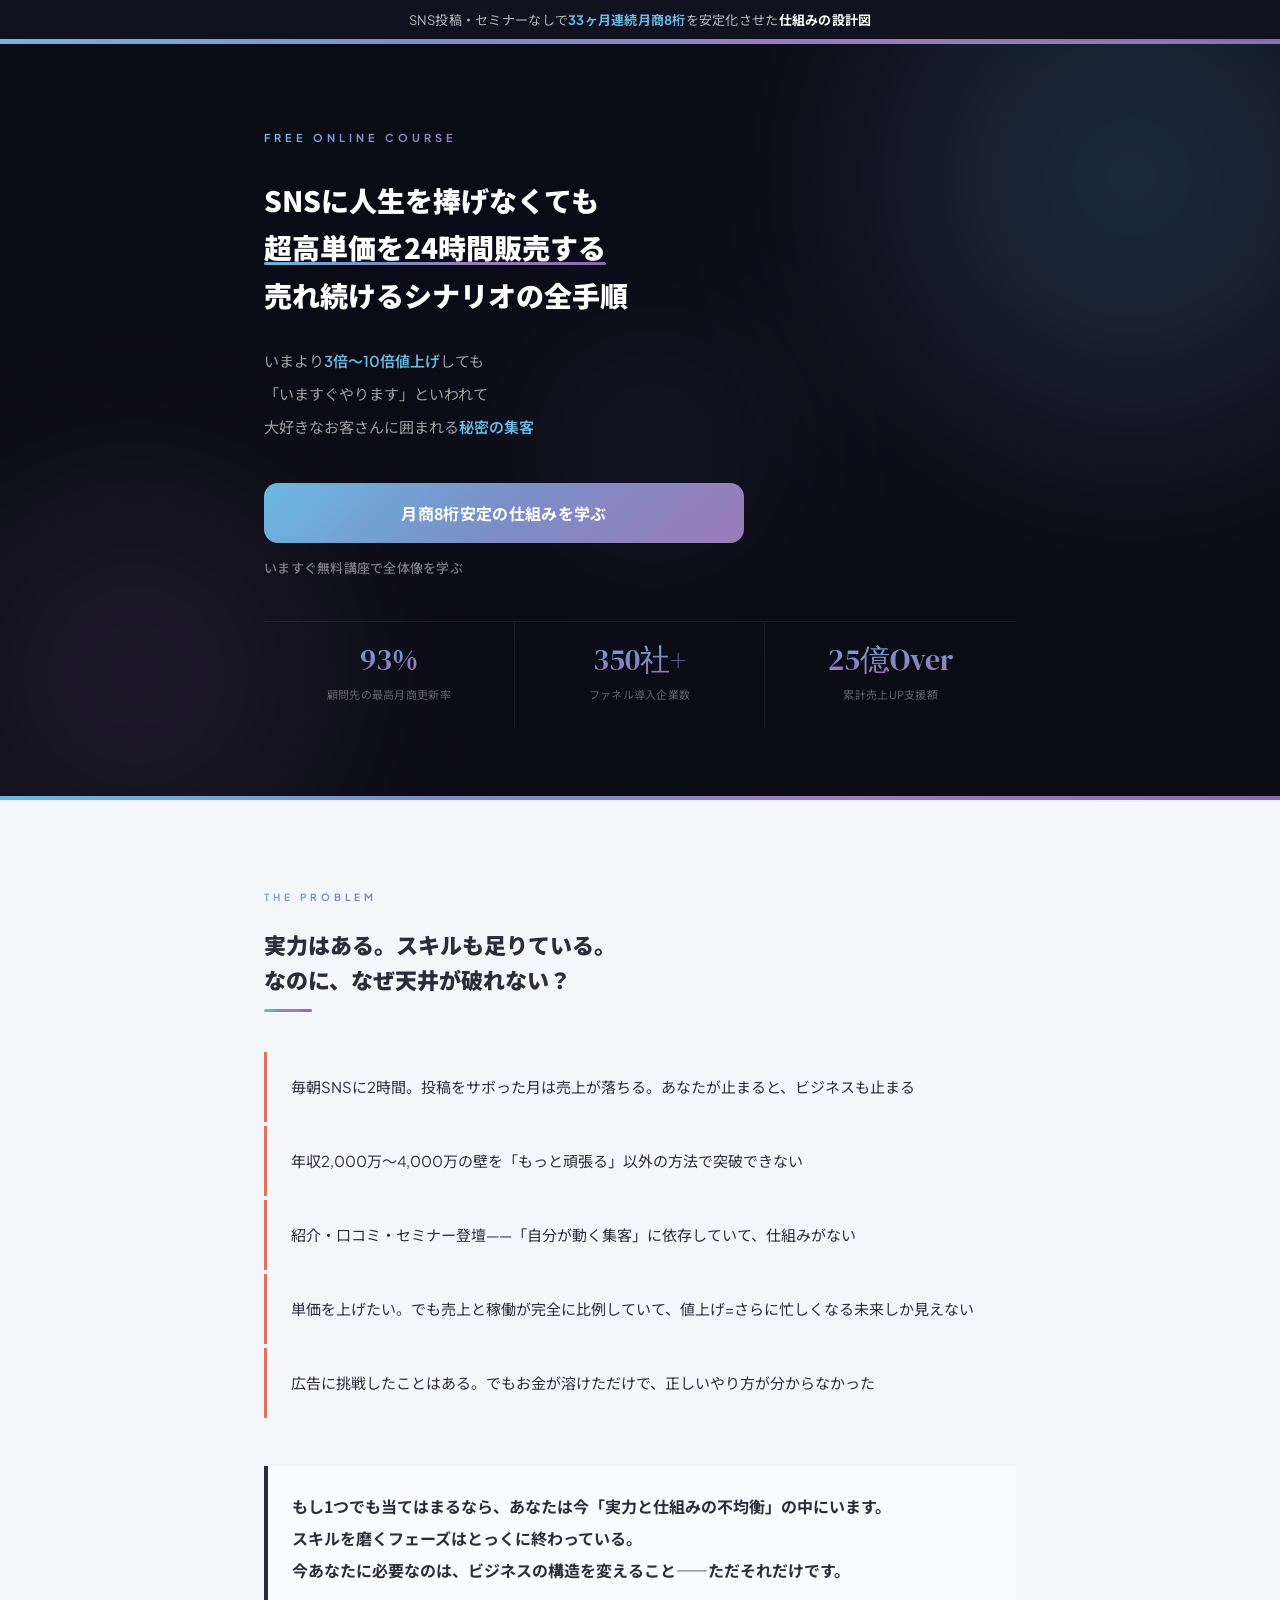
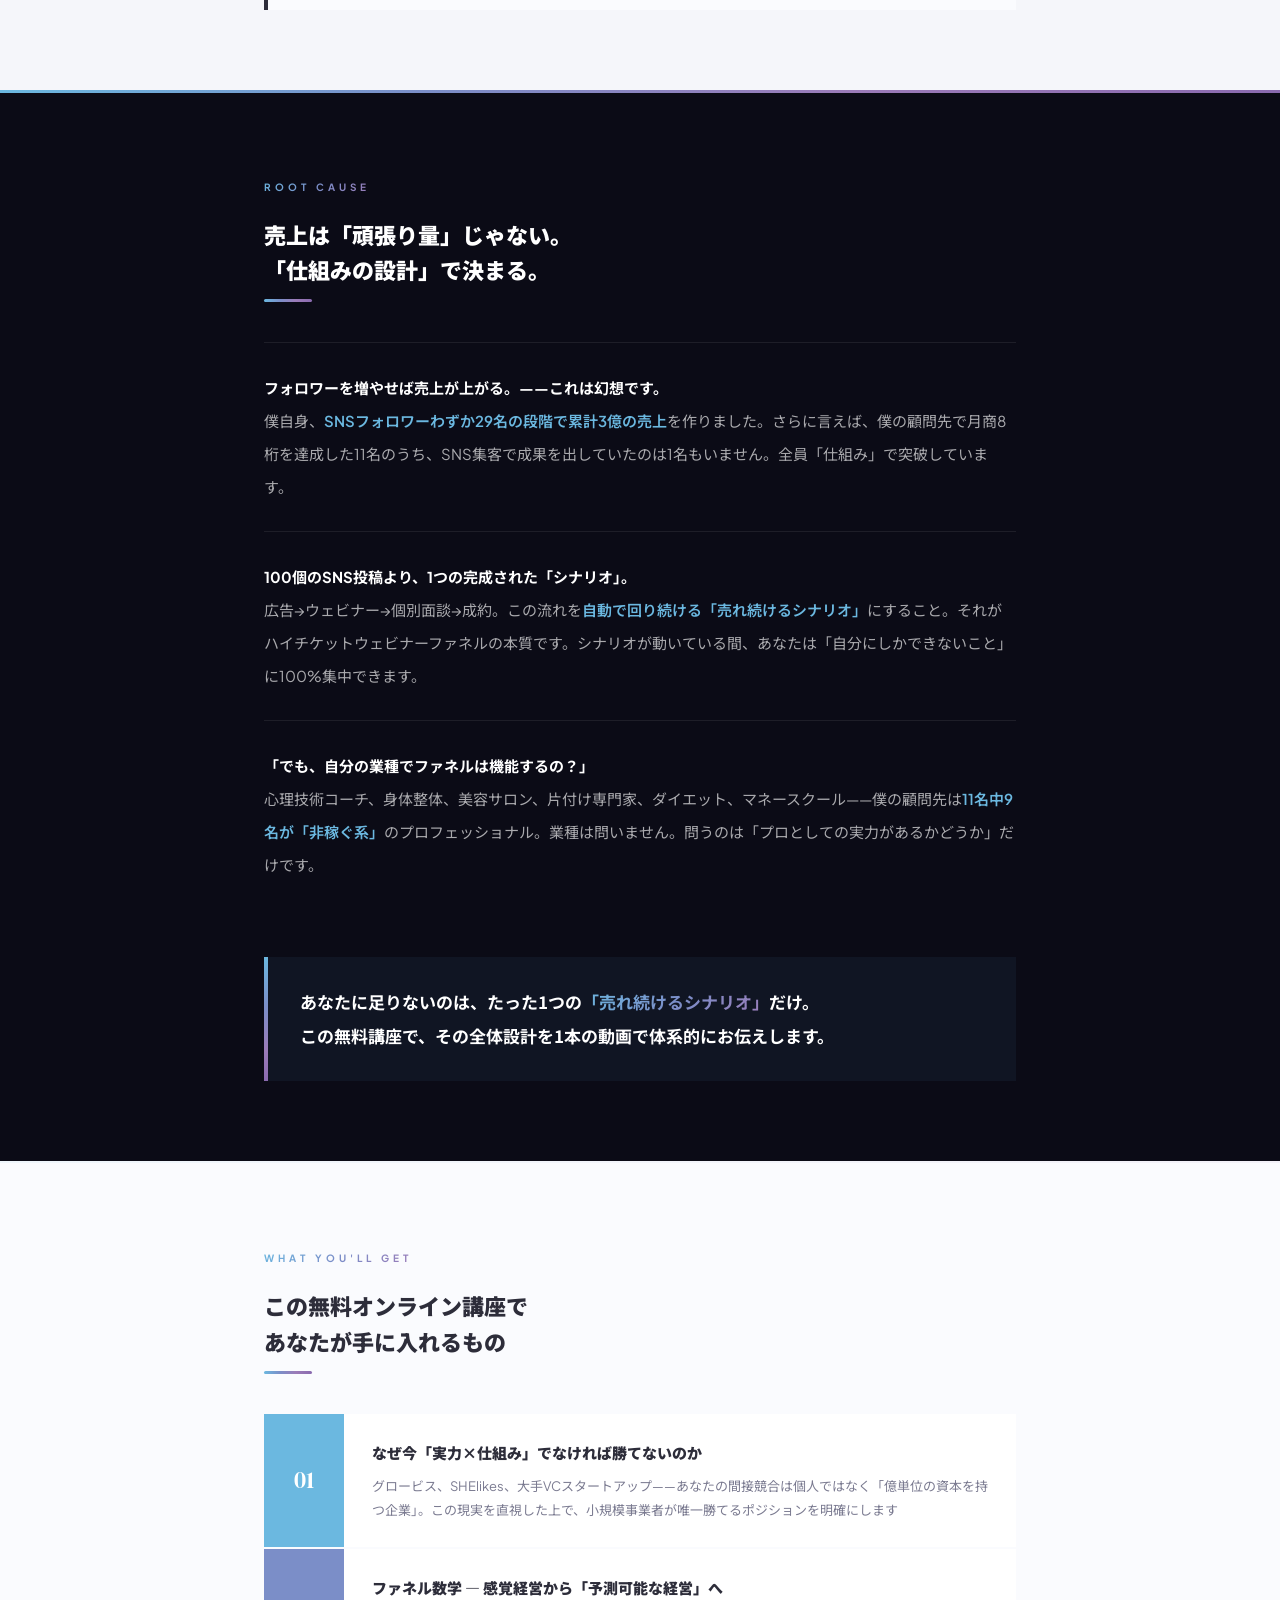
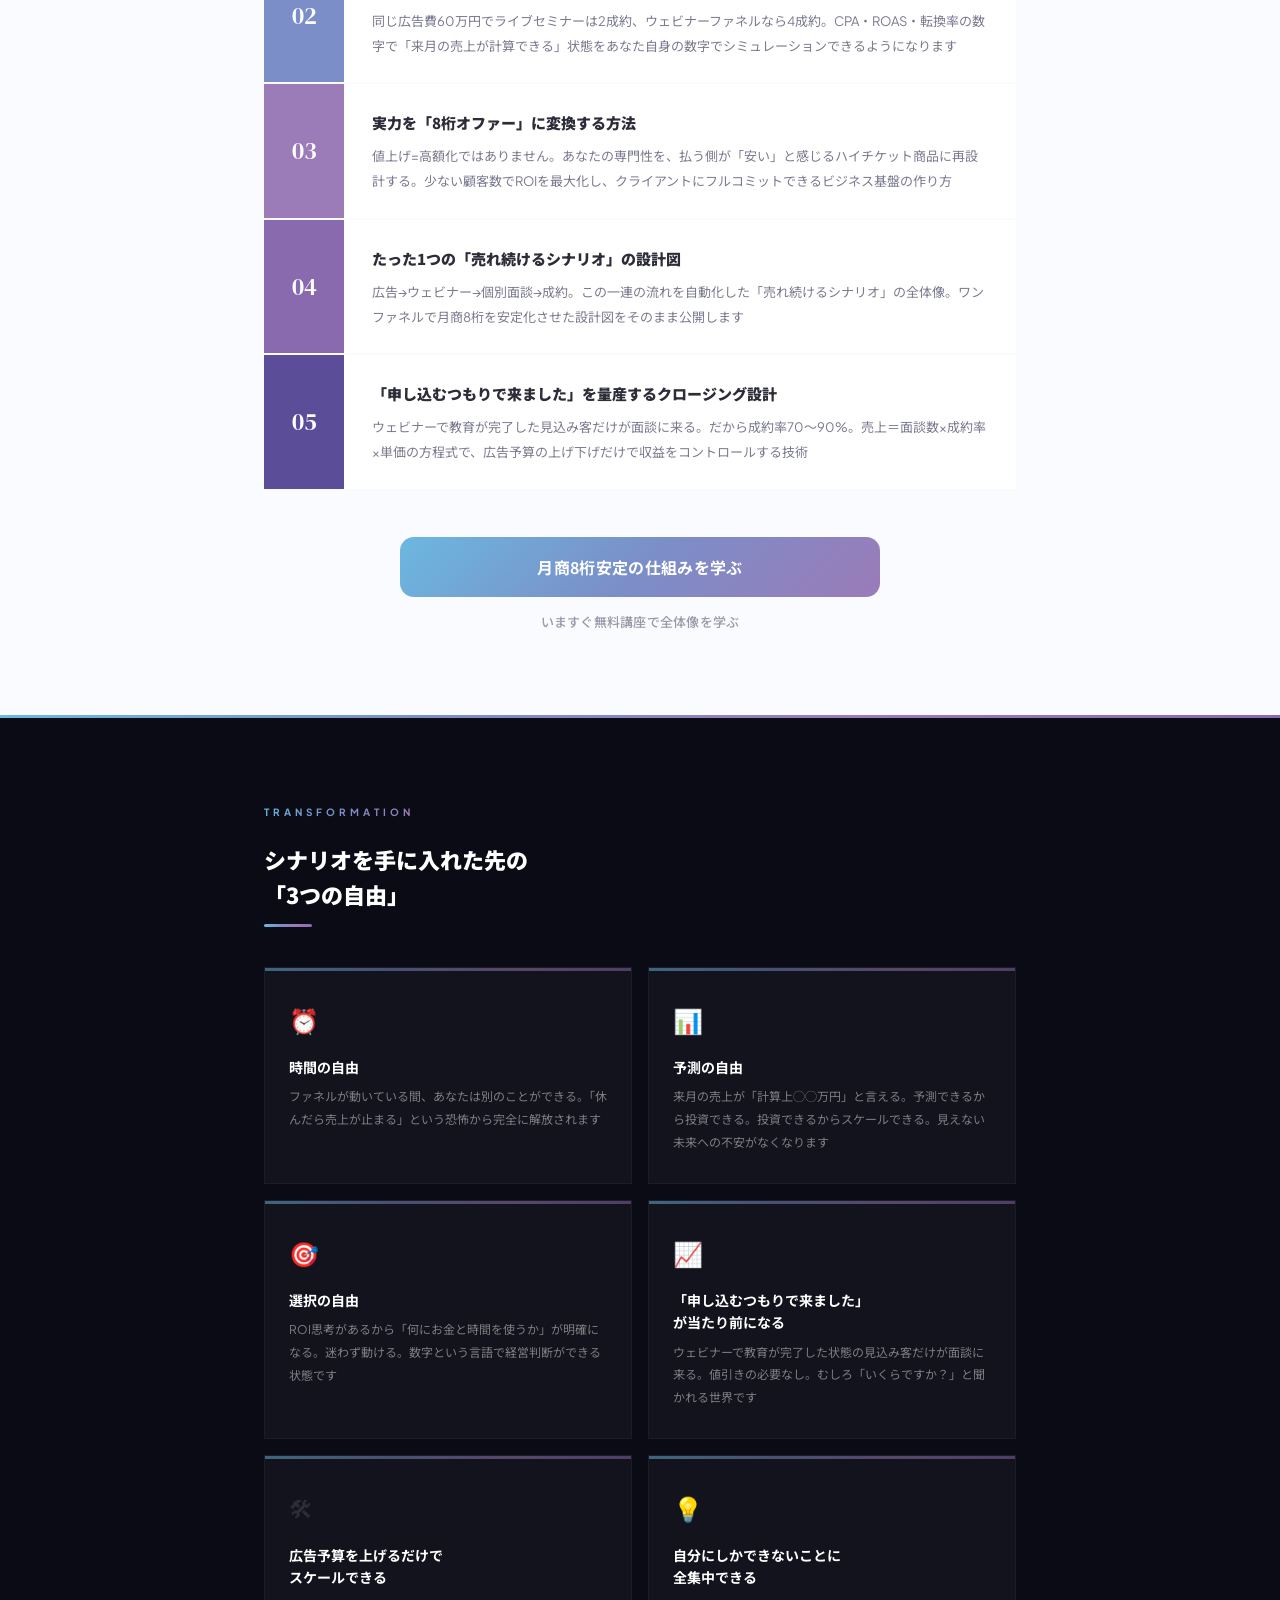
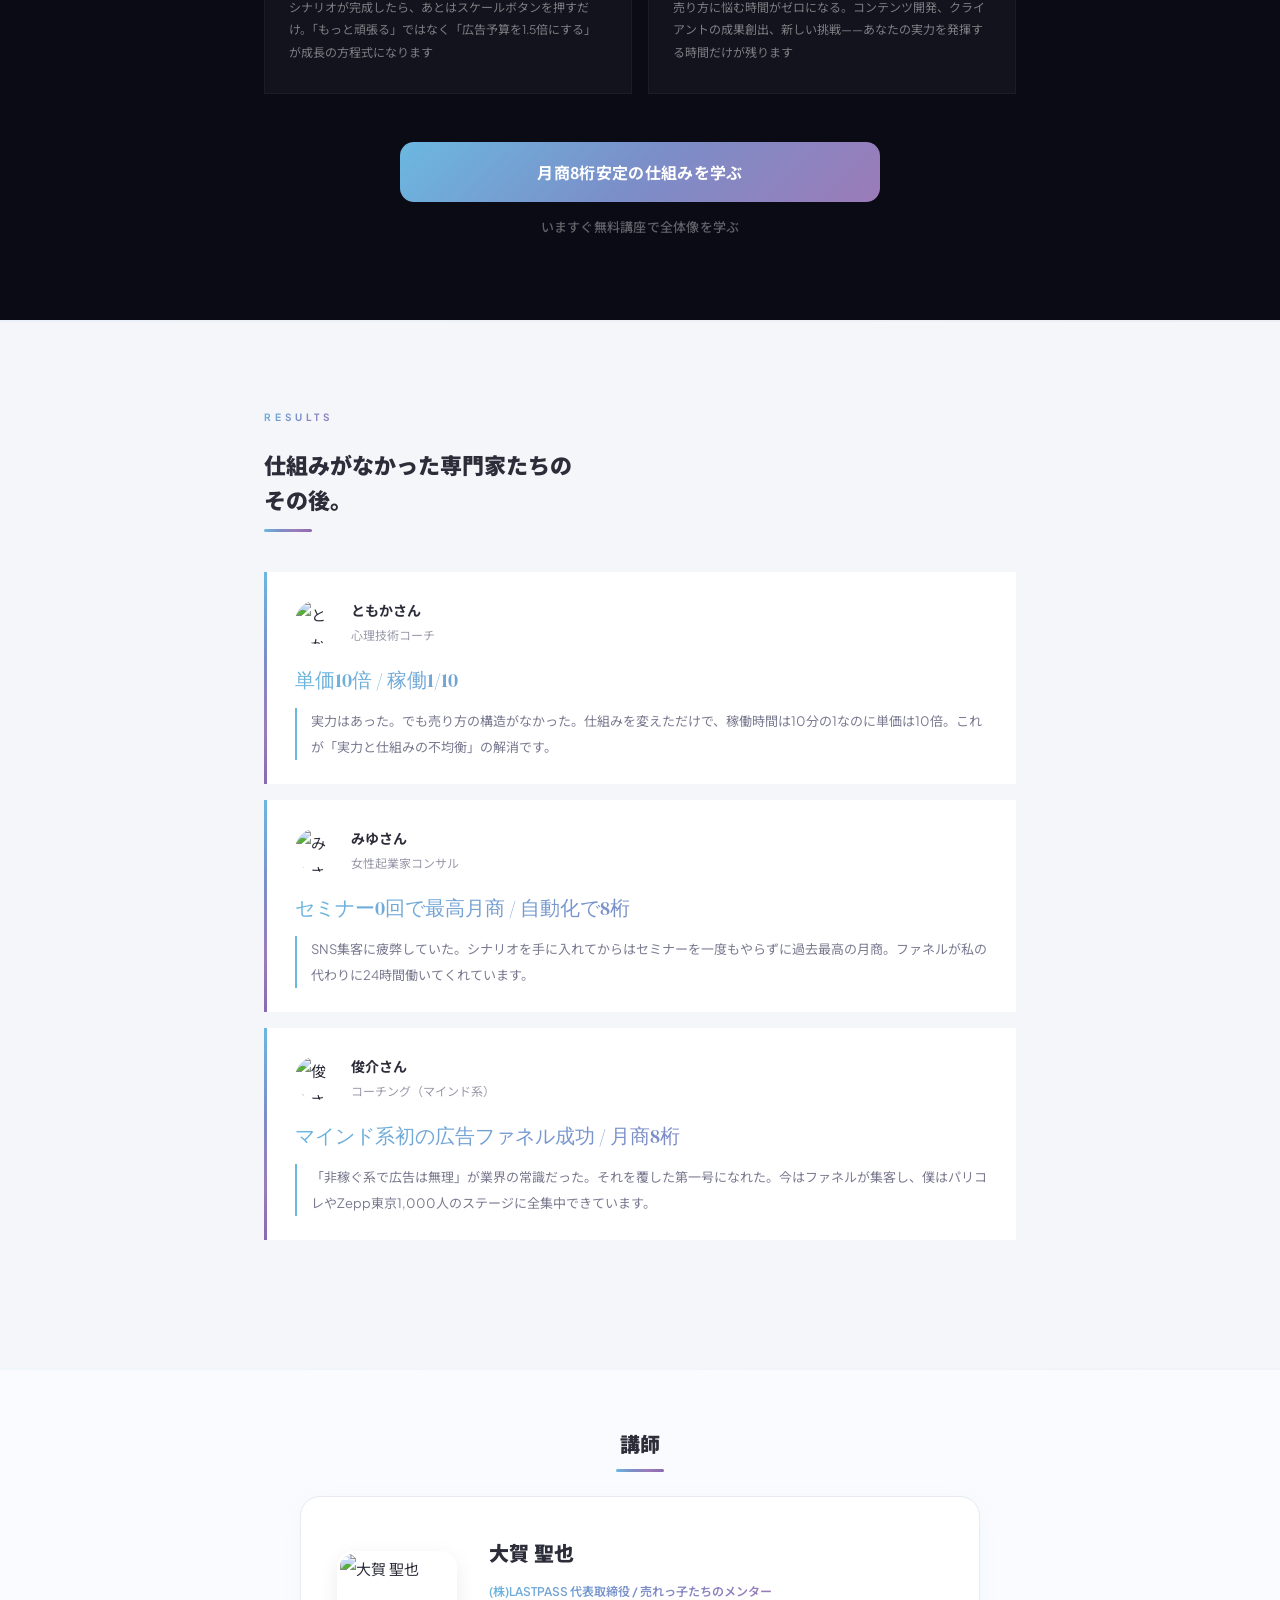
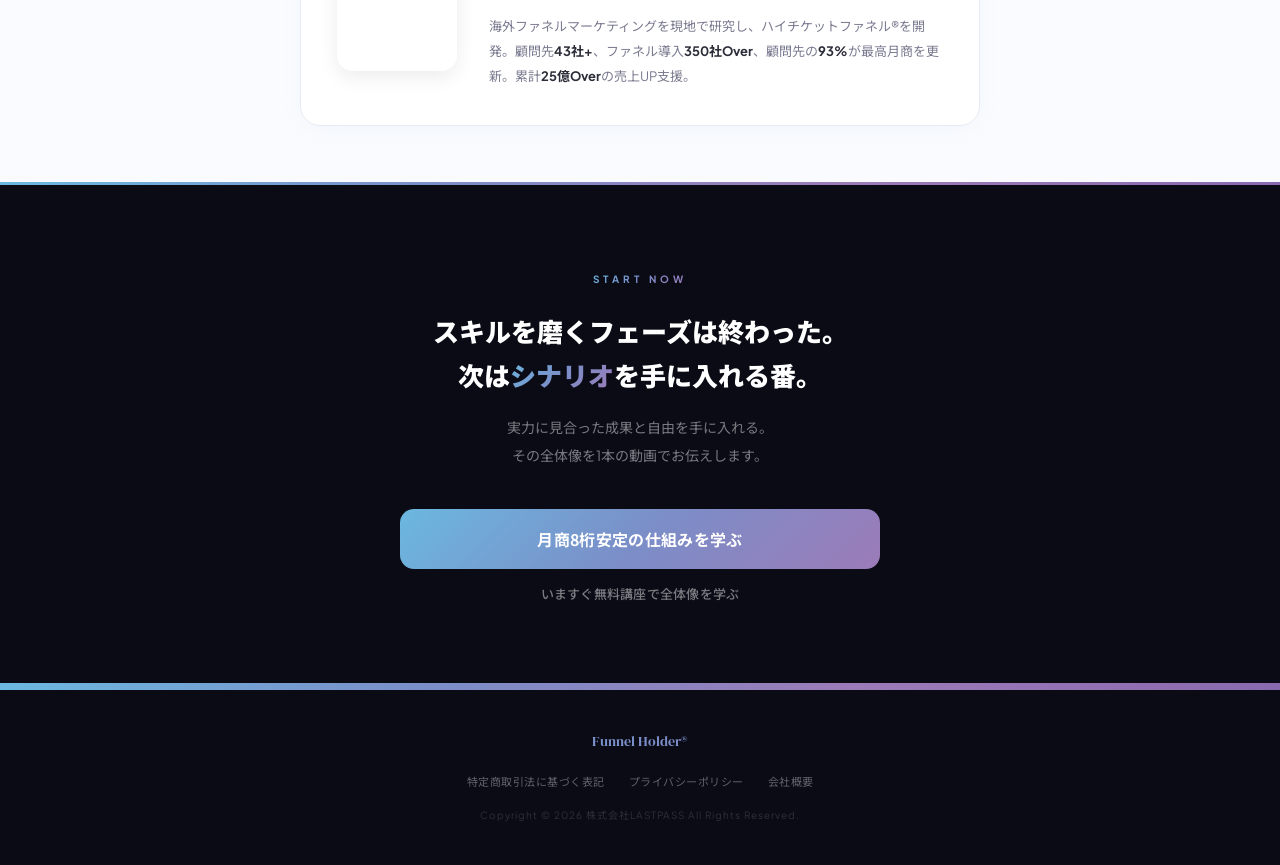
==== commit c7ce6c2c: "Instructor section: webinar-style card with brand adjustments Snow bg, white card, 120px photo, grad" ====
--- a/optin-webinar-funnel-course.html
+++ b/optin-webinar-funnel-course.html
@@ -137,15 +137,20 @@
     .t-result{font-family:var(--font-display);font-size:20px;background:var(--grad-cta);-webkit-background-clip:text;-webkit-text-fill-color:transparent;background-clip:text;margin-bottom:8px}
     .t-quote{font-size:13px;color:var(--warm);line-height:2.0;padding-left:14px;border-left:2px solid var(--sky)}
 
-    /* ===== INSTRUCTOR (compact) ===== */
-    .instructor{background:var(--dark);padding:48px 20px;position:relative}
+    /* ===== INSTRUCTOR ===== */
+    .instructor{background:var(--snow);padding:56px 20px;position:relative}
     .instructor::before{content:'';position:absolute;top:0;left:0;right:0;height:2px;background:var(--grad-subtle)}
-    .instructor-card{max-width:600px;margin:0 auto;display:flex;align-items:center;gap:24px}
-    .il-photo{width:80px;height:80px;border-radius:50%;overflow:hidden;flex-shrink:0;border:2px solid rgba(107,184,224,.2)}
+    .instructor-header{text-align:center;margin-bottom:32px}
+    .instructor-title{font-family:var(--font-headline);font-size:20px;font-weight:900;display:inline-block;position:relative}
+    .instructor-title::after{content:'';position:absolute;bottom:-8px;left:50%;transform:translateX(-50%);width:48px;height:3px;background:var(--grad-horizon);border-radius:2px}
+    .instructor-card{max-width:680px;margin:0 auto;background:#fff;border:1px solid var(--mist);border-radius:20px;padding:36px;box-shadow:0 4px 20px rgba(107,184,224,.06);display:flex;align-items:center;gap:32px}
+    .il-photo{width:120px;height:120px;border-radius:16px;overflow:hidden;flex-shrink:0;box-shadow:0 6px 20px rgba(0,0,0,.08);border:3px solid #fff}
     .il-photo img{width:100%;height:100%;object-fit:cover}
-    .il-text{color:rgba(255,255,255,.6);font-size:13px;line-height:1.8}
-    .il-name{font-family:var(--font-display);font-size:20px;color:#fff;line-height:1.3;margin-bottom:2px}
-    .il-role{font-size:11px;color:var(--sky);font-weight:600;margin-bottom:8px}
+    .il-text{flex:1}
+    .il-name{font-family:var(--font-headline);font-size:20px;font-weight:900;color:var(--charcoal);margin-bottom:2px}
+    .il-role{font-size:12px;font-weight:600;background:var(--grad-cta);-webkit-background-clip:text;-webkit-text-fill-color:transparent;background-clip:text;margin-bottom:10px;display:inline-block}
+    .il-bio{font-size:13px;color:var(--warm);line-height:1.9}
+    .il-bio strong{color:var(--charcoal);font-weight:700}
 
     /* ===== FINAL CTA ===== */
     .final-cta{background:var(--dark);padding:80px 0;text-align:center;position:relative;overflow:hidden}
@@ -183,7 +188,9 @@
 
     /* ===== RESPONSIVE ===== */
     @media(max-width:768px){
-      .instructor-card{flex-direction:column;text-align:center}
+      .instructor-card{flex-direction:column;text-align:center;padding:28px 20px;gap:20px}
+      .il-photo{width:100px;height:100px;margin:0 auto}
+      .il-bio{text-align:left}
       .proof-strip{grid-template-columns:repeat(3,1fr)}
       .ps-item{padding:16px 6px}
       .benefit-grid{grid-template-columns:1fr}
@@ -416,14 +423,15 @@
     </div>
   </section>
 
-  <!-- INSTRUCTOR (compact) -->
+  <!-- INSTRUCTOR -->
   <section class="instructor fade-in">
+    <div class="instructor-header"><h2 class="instructor-title">講師</h2></div>
     <div class="instructor-card">
       <div class="il-photo"><img src="https://utagesystem.s3.ap-northeast-1.amazonaws.com/4l4loaB7HFos/8S1M0E33sR2V/RkKRYKTSrEB29xfZGoiIezRJT2BJ5DwNGiETdNJv.jpg" alt="大賀 聖也" loading="lazy"></div>
       <div class="il-text">
         <h3 class="il-name">大賀 聖也</h3>
-        <div class="il-role">(株)LASTPASS 代表 / ハイチケットファネル&reg; 開発者</div>
-        海外ファネル戦略を日本向けに体系化。顧問先43社+、ファネル導入350社Over、顧問先の93%が最高月商を更新。累計25億Overの売上UP支援。
+        <div class="il-role">(株)LASTPASS 代表取締役 / 売れっ子たちのメンター</div>
+        <p class="il-bio">海外ファネルマーケティングを現地で研究し、ハイチケットファネル&reg;を開発。顧問先<strong>43社+</strong>、ファネル導入<strong>350社Over</strong>、顧問先の<strong>93%</strong>が最高月商を更新。累計<strong>25億Over</strong>の売上UP支援。</p>
       </div>
     </div>
   </section>
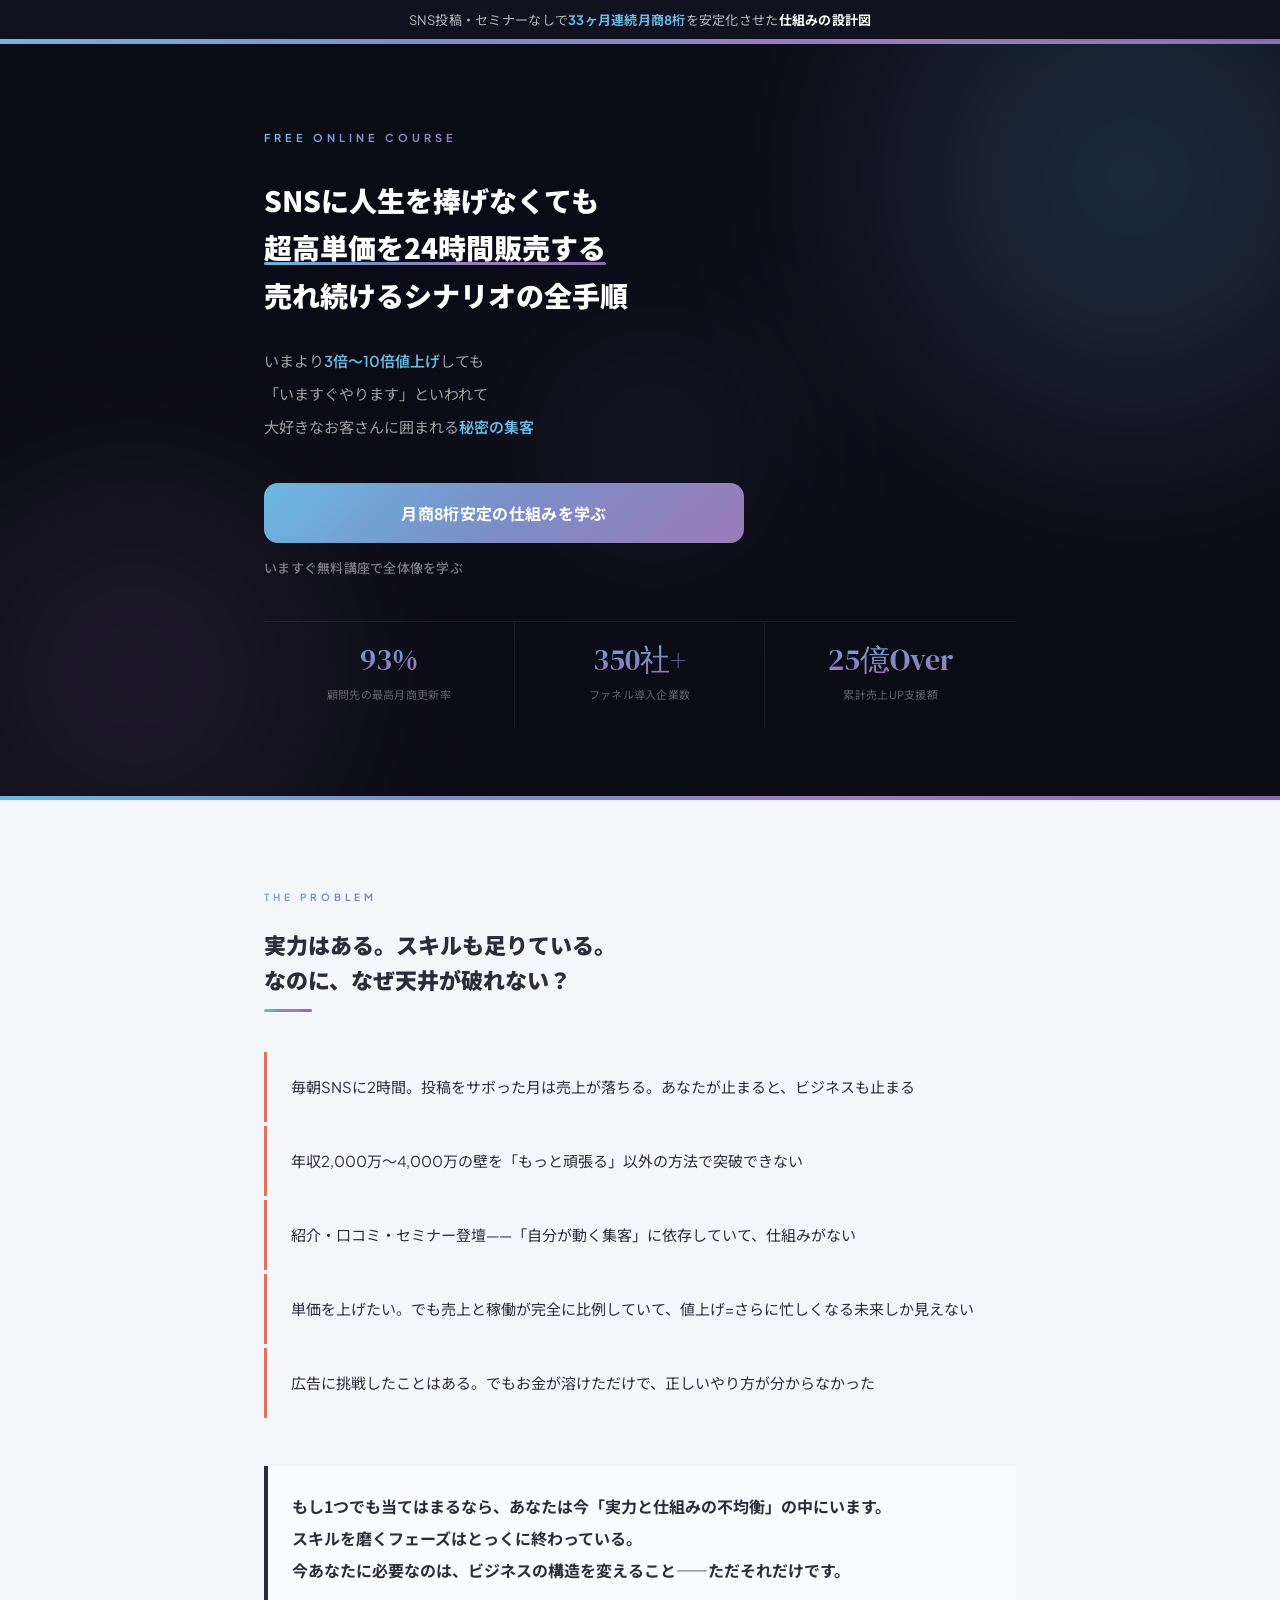
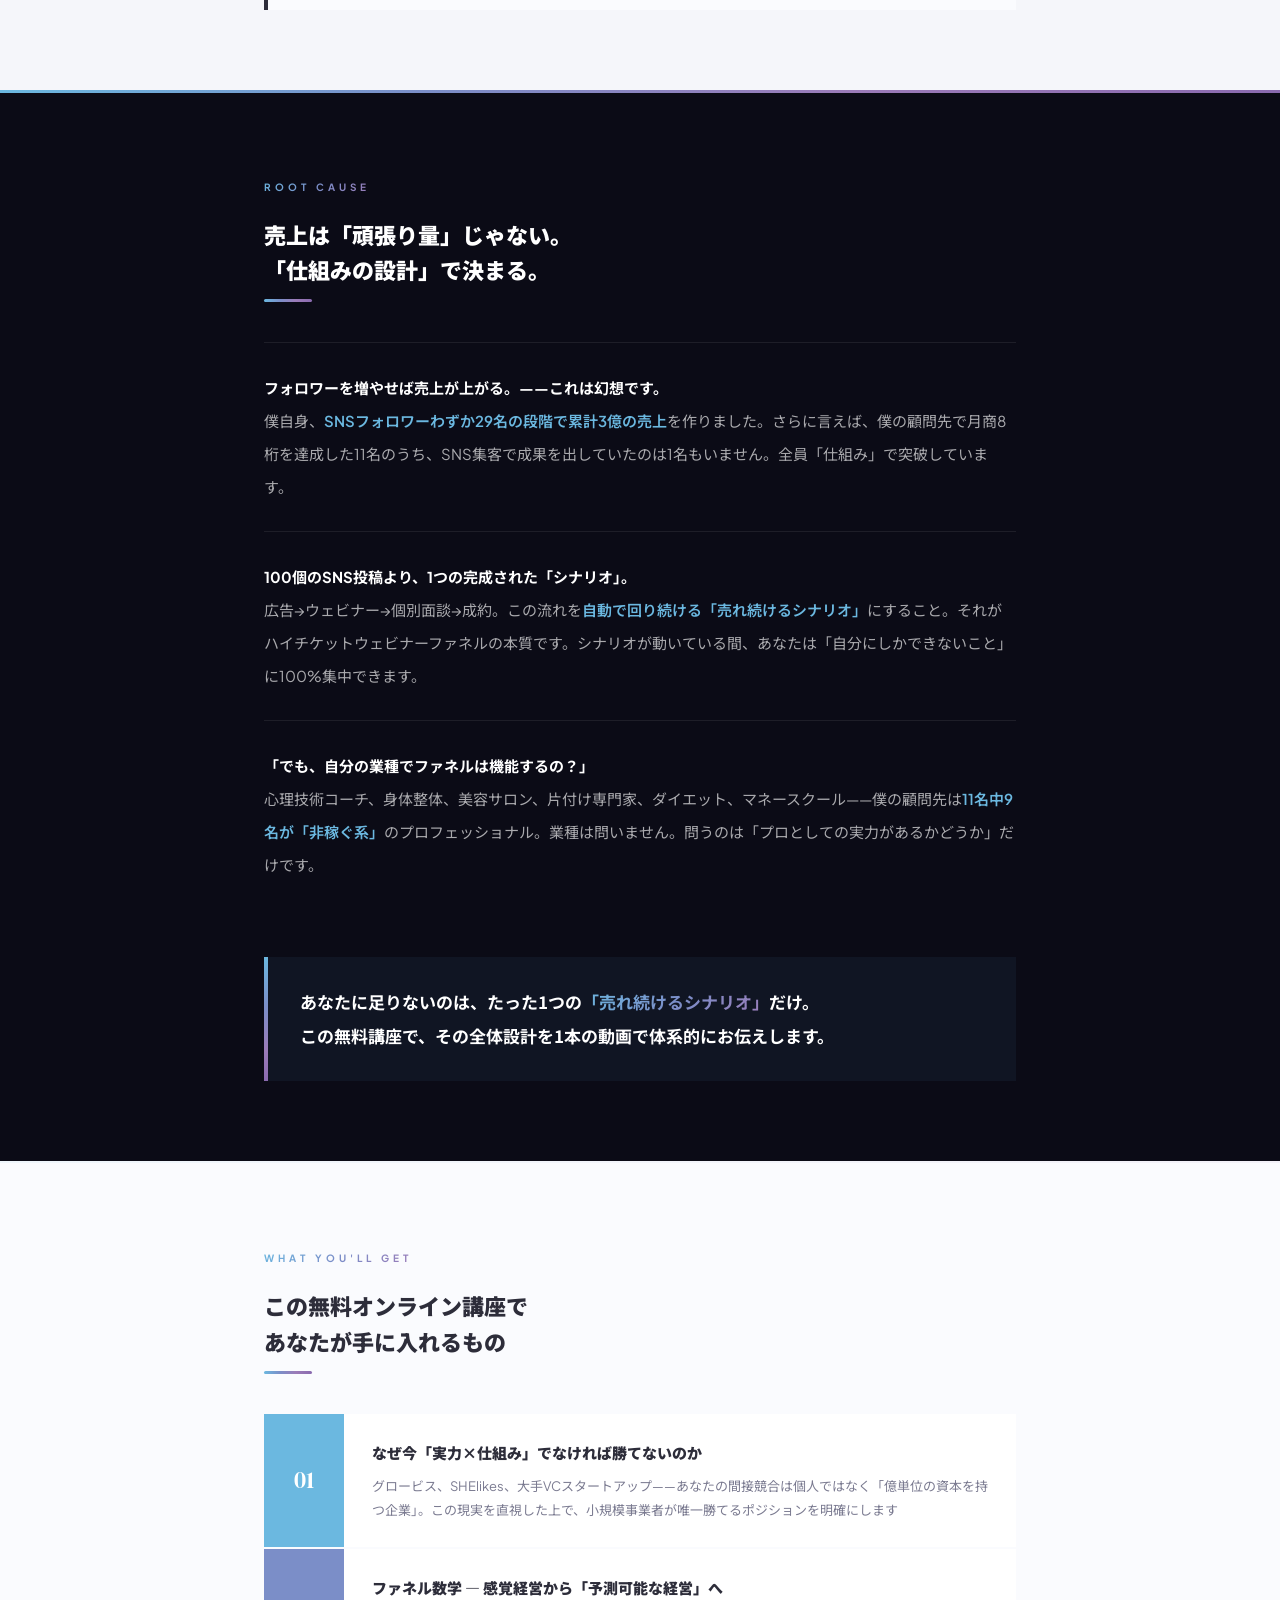
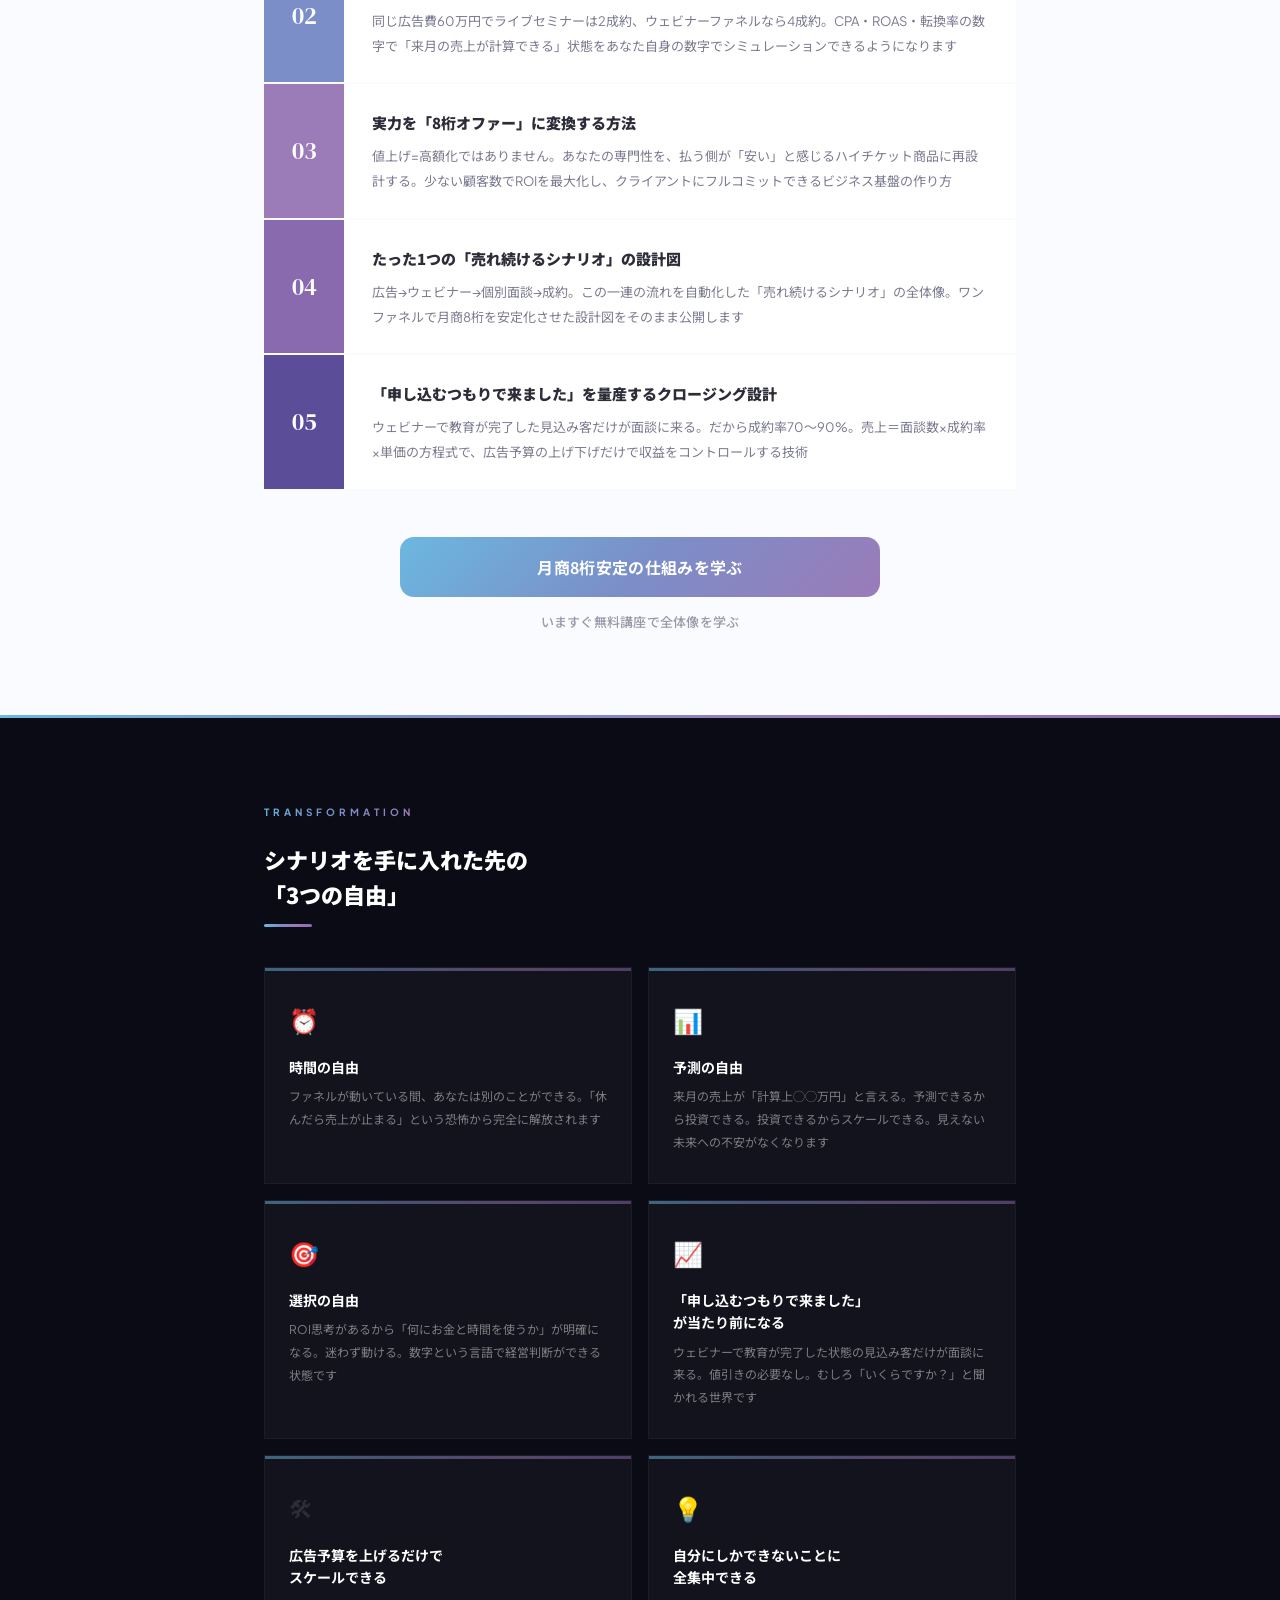
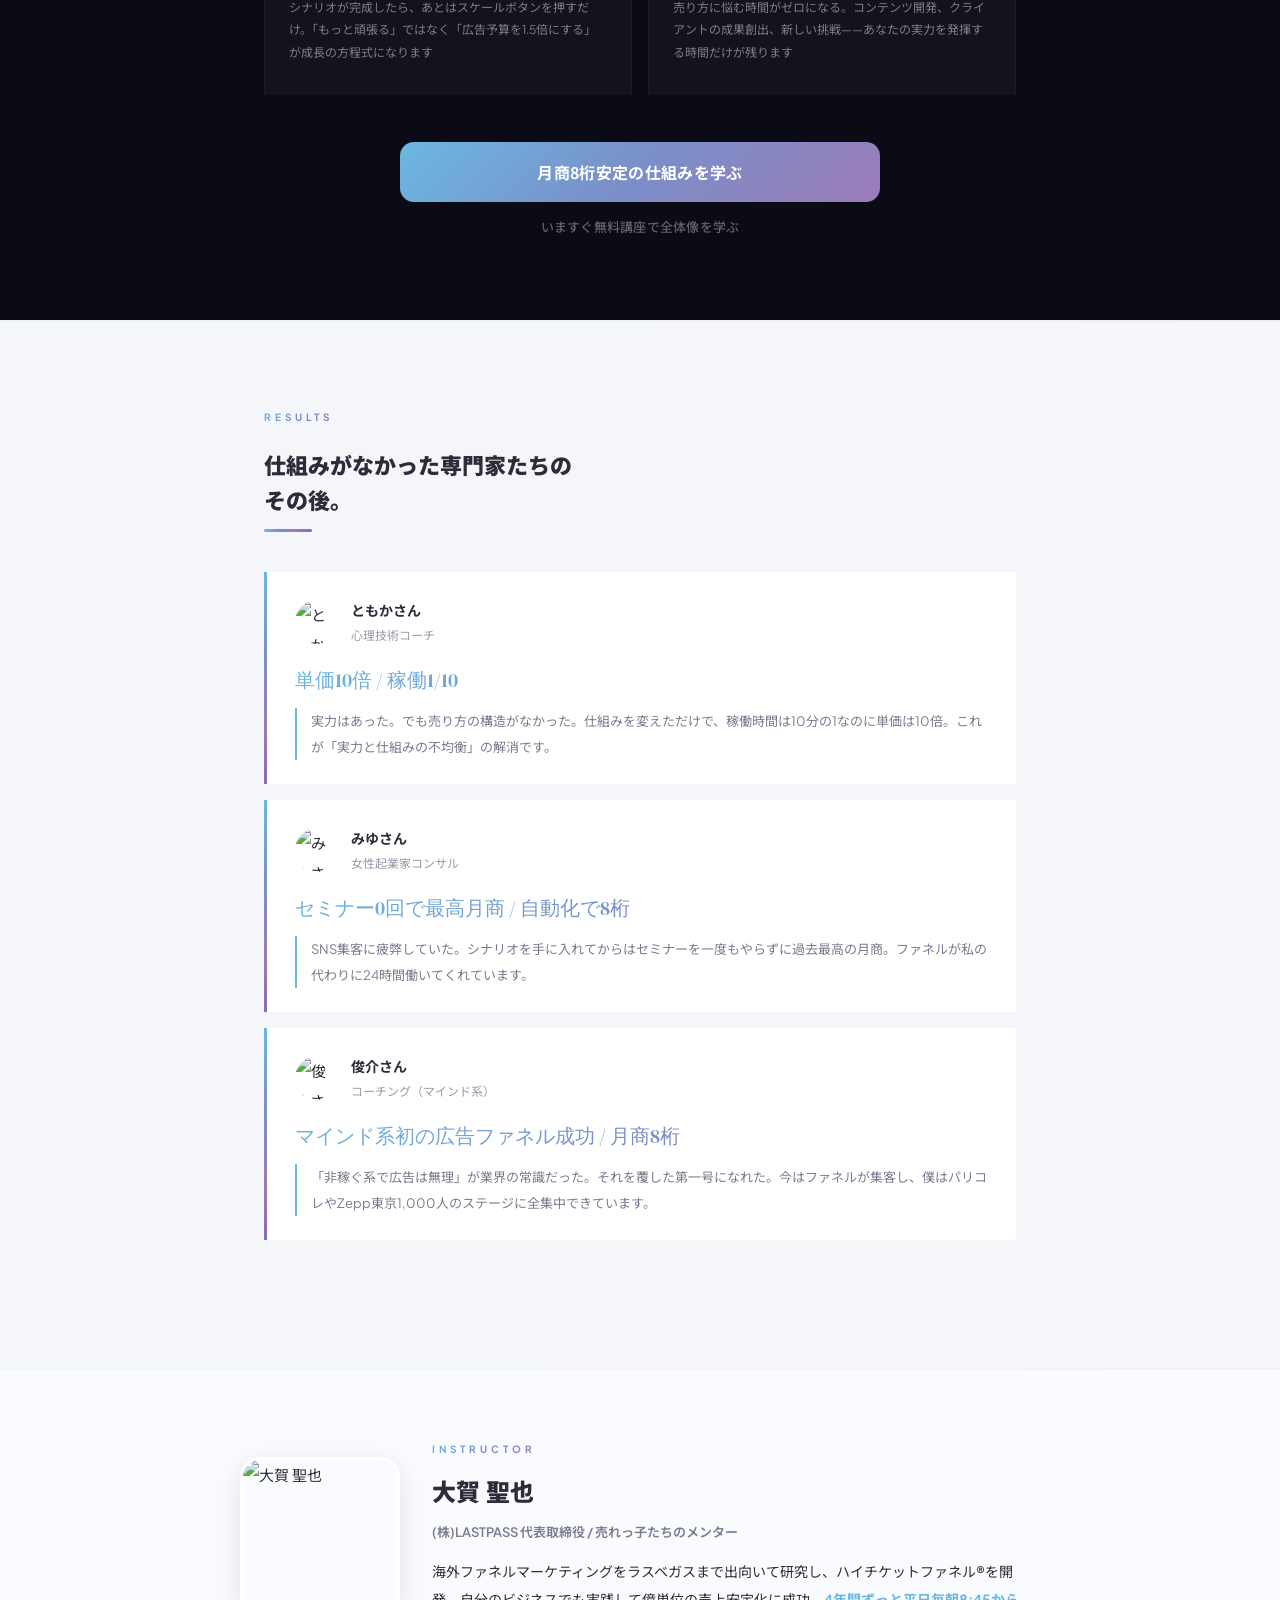
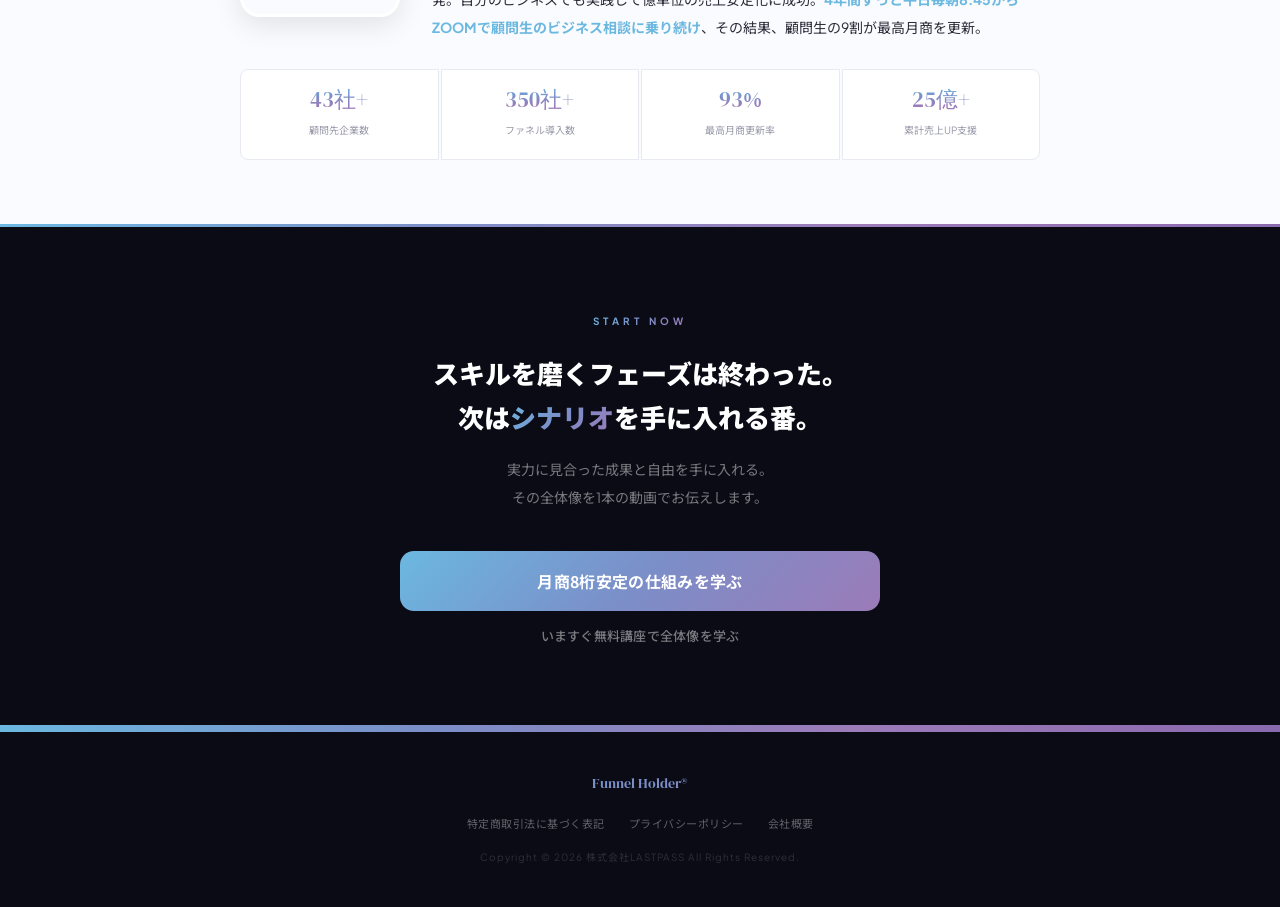
==== commit 417cc4a8: "Rebuild instructor section: proper LP proportion + Zoom USP Full-width section with photo 160px + bi" ====
--- a/optin-webinar-funnel-course.html
+++ b/optin-webinar-funnel-course.html
@@ -138,19 +138,24 @@
     .t-quote{font-size:13px;color:var(--warm);line-height:2.0;padding-left:14px;border-left:2px solid var(--sky)}
 
     /* ===== INSTRUCTOR ===== */
-    .instructor{background:var(--snow);padding:56px 20px;position:relative}
+    .instructor{background:var(--snow);padding:64px 20px;position:relative}
     .instructor::before{content:'';position:absolute;top:0;left:0;right:0;height:2px;background:var(--grad-subtle)}
-    .instructor-header{text-align:center;margin-bottom:32px}
-    .instructor-title{font-family:var(--font-headline);font-size:20px;font-weight:900;display:inline-block;position:relative}
-    .instructor-title::after{content:'';position:absolute;bottom:-8px;left:50%;transform:translateX(-50%);width:48px;height:3px;background:var(--grad-horizon);border-radius:2px}
-    .instructor-card{max-width:680px;margin:0 auto;background:#fff;border:1px solid var(--mist);border-radius:20px;padding:36px;box-shadow:0 4px 20px rgba(107,184,224,.06);display:flex;align-items:center;gap:32px}
-    .il-photo{width:120px;height:120px;border-radius:16px;overflow:hidden;flex-shrink:0;box-shadow:0 6px 20px rgba(0,0,0,.08);border:3px solid #fff}
+    .instructor-inner{max-width:800px;margin:0 auto}
+    .instructor-top{display:flex;align-items:center;gap:32px;margin-bottom:28px}
+    .il-photo{width:160px;height:160px;border-radius:20px;overflow:hidden;flex-shrink:0;box-shadow:0 8px 28px rgba(0,0,0,.1);border:3px solid #fff}
     .il-photo img{width:100%;height:100%;object-fit:cover}
-    .il-text{flex:1}
-    .il-name{font-family:var(--font-headline);font-size:20px;font-weight:900;color:var(--charcoal);margin-bottom:2px}
-    .il-role{font-size:12px;font-weight:600;background:var(--grad-cta);-webkit-background-clip:text;-webkit-text-fill-color:transparent;background-clip:text;margin-bottom:10px;display:inline-block}
-    .il-bio{font-size:13px;color:var(--warm);line-height:1.9}
-    .il-bio strong{color:var(--charcoal);font-weight:700}
+    .il-intro{flex:1}
+    .il-eyebrow{font-size:10px;font-weight:700;letter-spacing:4px;text-transform:uppercase;background:var(--grad-cta);-webkit-background-clip:text;-webkit-text-fill-color:transparent;background-clip:text;margin-bottom:8px;display:inline-block}
+    .il-name{font-family:var(--font-headline);font-size:24px;font-weight:900;color:var(--charcoal);margin-bottom:4px}
+    .il-role{font-size:13px;font-weight:600;color:var(--warm);margin-bottom:12px}
+    .il-bio{font-size:14px;color:var(--charcoal);line-height:2.0}
+    .il-bio .hl{color:var(--sky);font-weight:700}
+    .il-stats{display:grid;grid-template-columns:repeat(4,1fr);gap:2px;margin-top:24px}
+    .il-stat{text-align:center;padding:16px 8px;background:#fff;border:1px solid var(--mist)}
+    .il-stat:first-child{border-radius:8px 0 0 8px}
+    .il-stat:last-child{border-radius:0 8px 8px 0}
+    .il-stat-num{font-family:var(--font-display);font-size:clamp(16px,3vw,22px);background:var(--grad-funnel);-webkit-background-clip:text;-webkit-text-fill-color:transparent;background-clip:text;display:block;line-height:1.2}
+    .il-stat-label{font-size:10px;color:var(--dim);margin-top:4px;line-height:1.3}
 
     /* ===== FINAL CTA ===== */
     .final-cta{background:var(--dark);padding:80px 0;text-align:center;position:relative;overflow:hidden}
@@ -188,9 +193,14 @@
 
     /* ===== RESPONSIVE ===== */
     @media(max-width:768px){
-      .instructor-card{flex-direction:column;text-align:center;padding:28px 20px;gap:20px}
-      .il-photo{width:100px;height:100px;margin:0 auto}
+      .instructor-top{flex-direction:column;text-align:center;gap:20px}
+      .il-photo{width:140px;height:140px;margin:0 auto}
       .il-bio{text-align:left}
+      .il-stats{grid-template-columns:repeat(2,1fr)}
+      .il-stat:first-child{border-radius:8px 0 0 0}
+      .il-stat:nth-child(2){border-radius:0 8px 0 0}
+      .il-stat:nth-child(3){border-radius:0 0 0 8px}
+      .il-stat:last-child{border-radius:0 0 8px 0}
       .proof-strip{grid-template-columns:repeat(3,1fr)}
       .ps-item{padding:16px 6px}
       .benefit-grid{grid-template-columns:1fr}
@@ -425,13 +435,23 @@
 
   <!-- INSTRUCTOR -->
   <section class="instructor fade-in">
-    <div class="instructor-header"><h2 class="instructor-title">講師</h2></div>
-    <div class="instructor-card">
-      <div class="il-photo"><img src="https://utagesystem.s3.ap-northeast-1.amazonaws.com/4l4loaB7HFos/8S1M0E33sR2V/RkKRYKTSrEB29xfZGoiIezRJT2BJ5DwNGiETdNJv.jpg" alt="大賀 聖也" loading="lazy"></div>
-      <div class="il-text">
-        <h3 class="il-name">大賀 聖也</h3>
-        <div class="il-role">(株)LASTPASS 代表取締役 / 売れっ子たちのメンター</div>
-        <p class="il-bio">海外ファネルマーケティングを現地で研究し、ハイチケットファネル&reg;を開発。顧問先<strong>43社+</strong>、ファネル導入<strong>350社Over</strong>、顧問先の<strong>93%</strong>が最高月商を更新。累計<strong>25億Over</strong>の売上UP支援。</p>
+    <div class="instructor-inner">
+      <div class="instructor-top">
+        <div class="il-photo"><img src="https://utagesystem.s3.ap-northeast-1.amazonaws.com/4l4loaB7HFos/8S1M0E33sR2V/RkKRYKTSrEB29xfZGoiIezRJT2BJ5DwNGiETdNJv.jpg" alt="大賀 聖也" loading="lazy"></div>
+        <div class="il-intro">
+          <div class="il-eyebrow">Instructor</div>
+          <h3 class="il-name">大賀 聖也</h3>
+          <div class="il-role">(株)LASTPASS 代表取締役 / 売れっ子たちのメンター</div>
+          <p class="il-bio">
+            海外ファネルマーケティングをラスベガスまで出向いて研究し、ハイチケットファネル&reg;を開発。自分のビジネスでも実践して億単位の売上安定化に成功。<span class="hl">4年間ずっと平日毎朝8:45からZOOMで顧問生のビジネス相談に乗り続け</span>、その結果、顧問生の9割が最高月商を更新。
+          </p>
+        </div>
+      </div>
+      <div class="il-stats">
+        <div class="il-stat"><span class="il-stat-num">43社+</span><span class="il-stat-label">顧問先企業数</span></div>
+        <div class="il-stat"><span class="il-stat-num">350社+</span><span class="il-stat-label">ファネル導入数</span></div>
+        <div class="il-stat"><span class="il-stat-num">93%</span><span class="il-stat-label">最高月商更新率</span></div>
+        <div class="il-stat"><span class="il-stat-num">25億+</span><span class="il-stat-label">累計売上UP支援</span></div>
       </div>
     </div>
   </section>
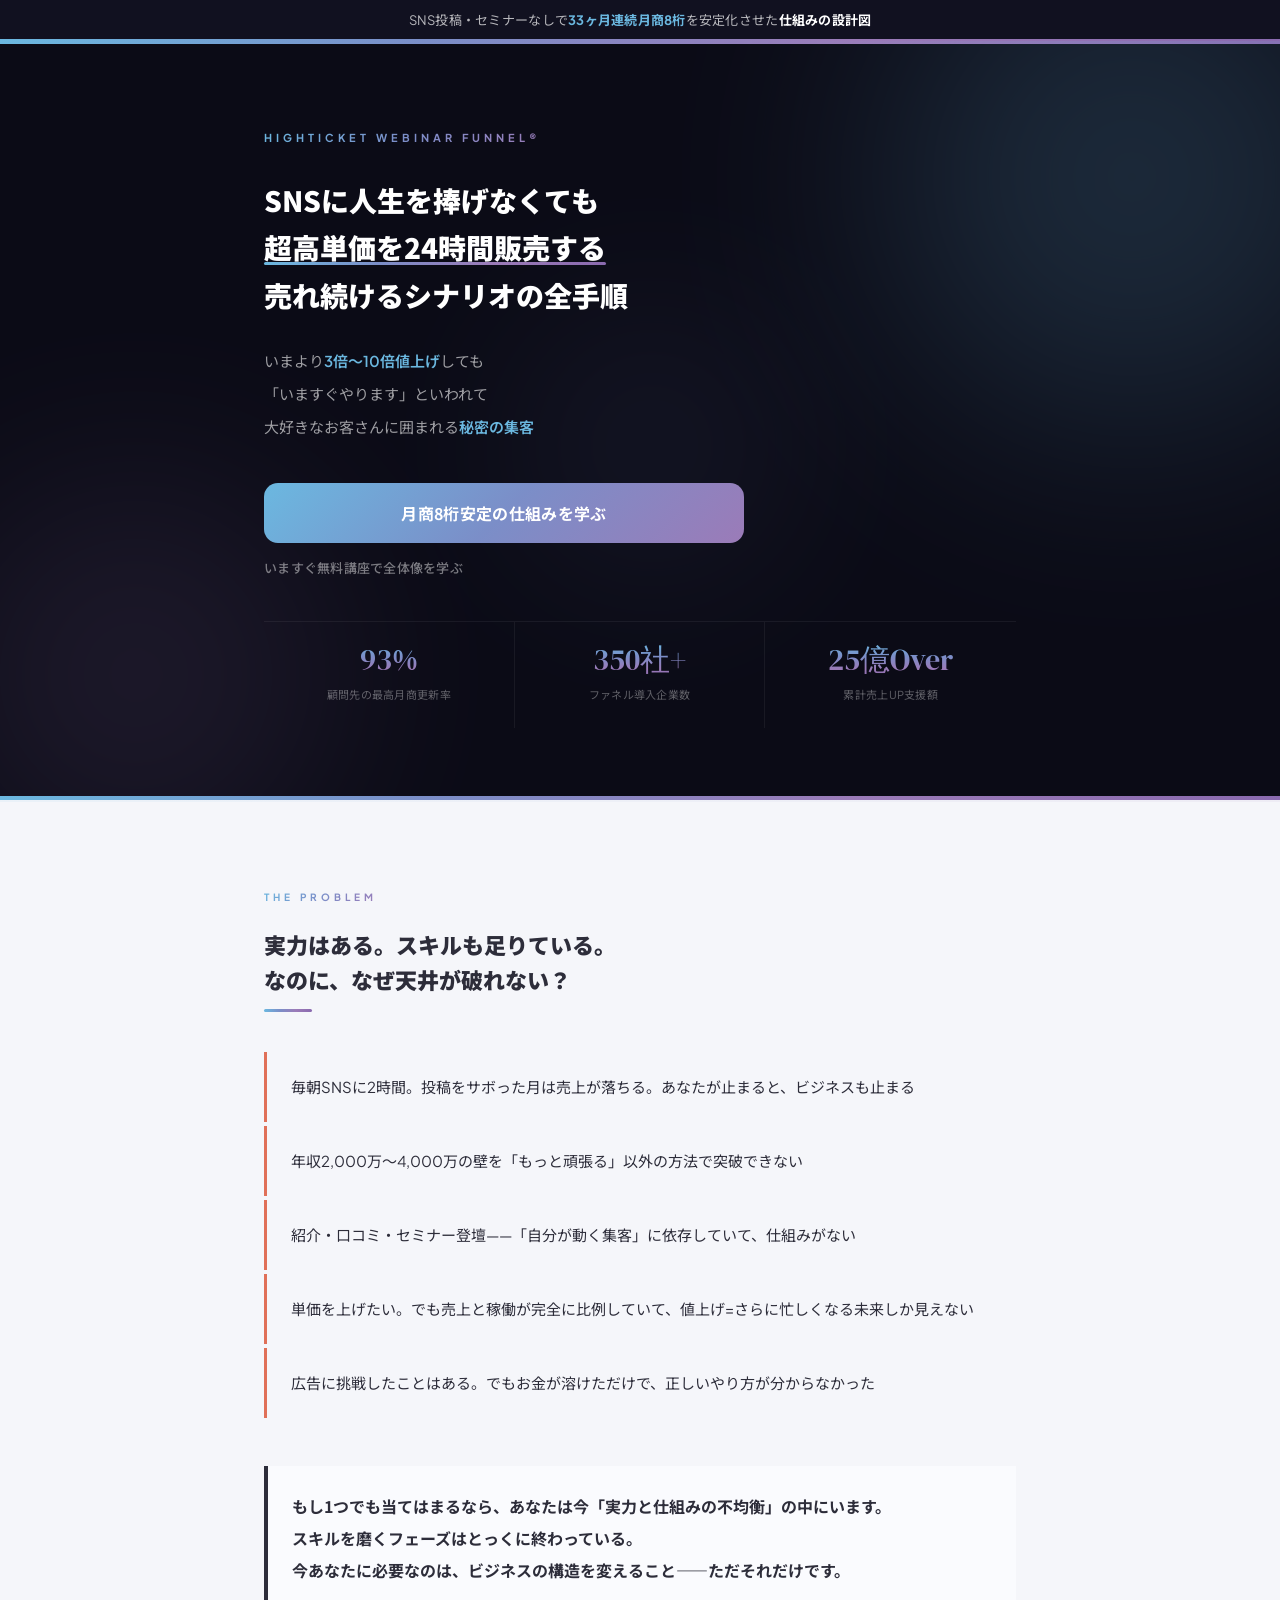
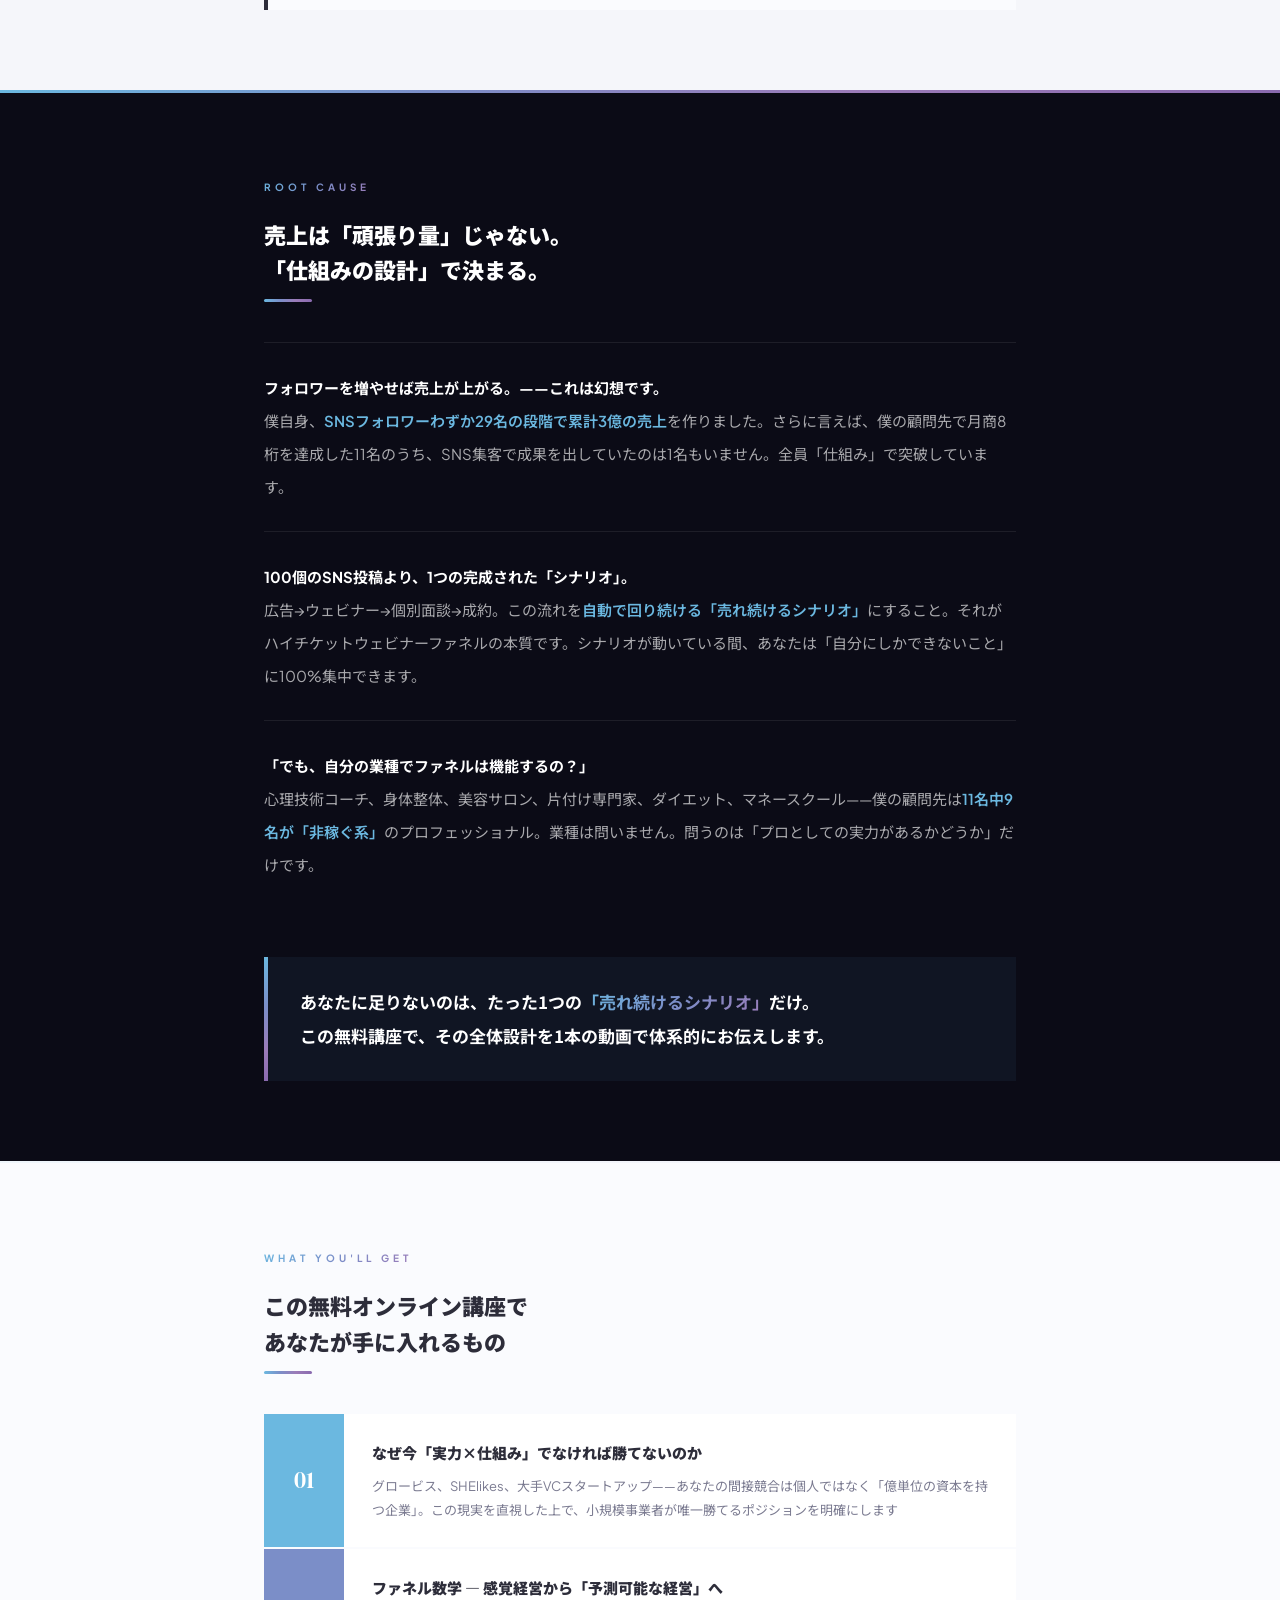
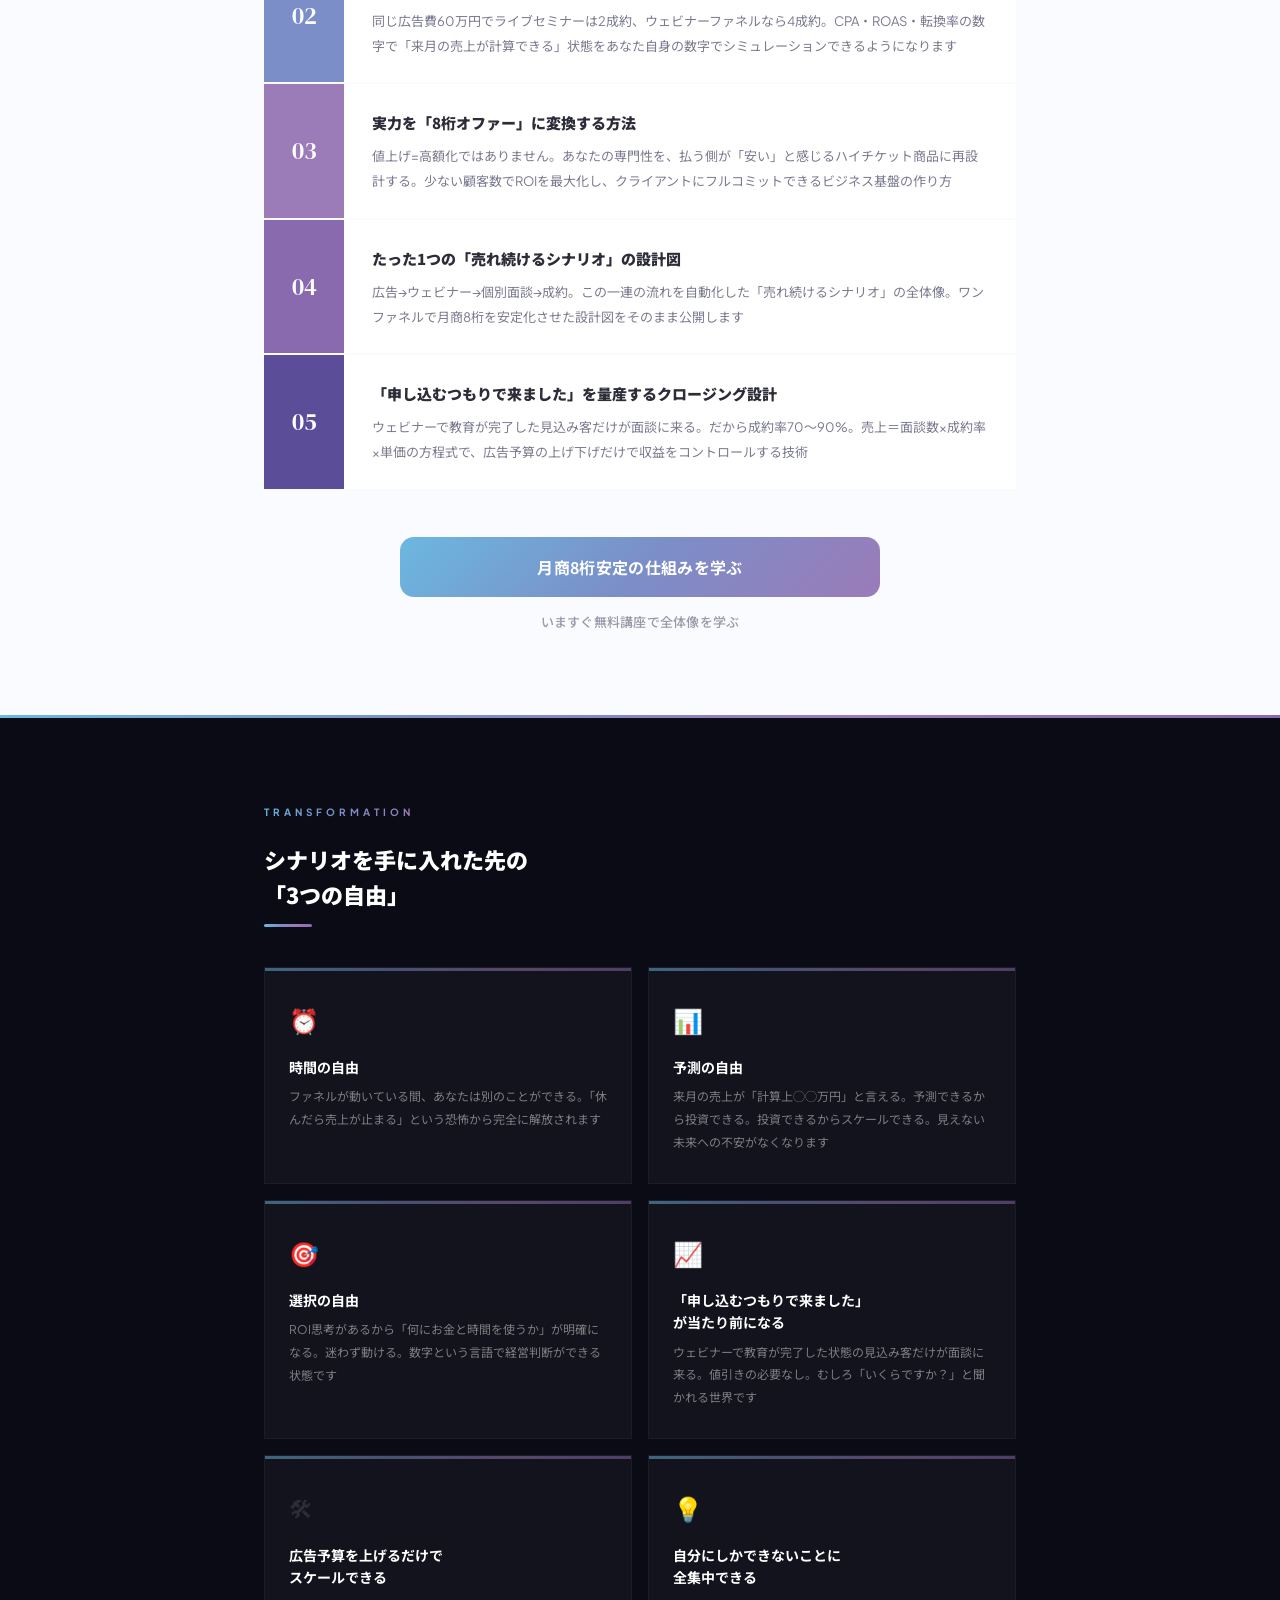
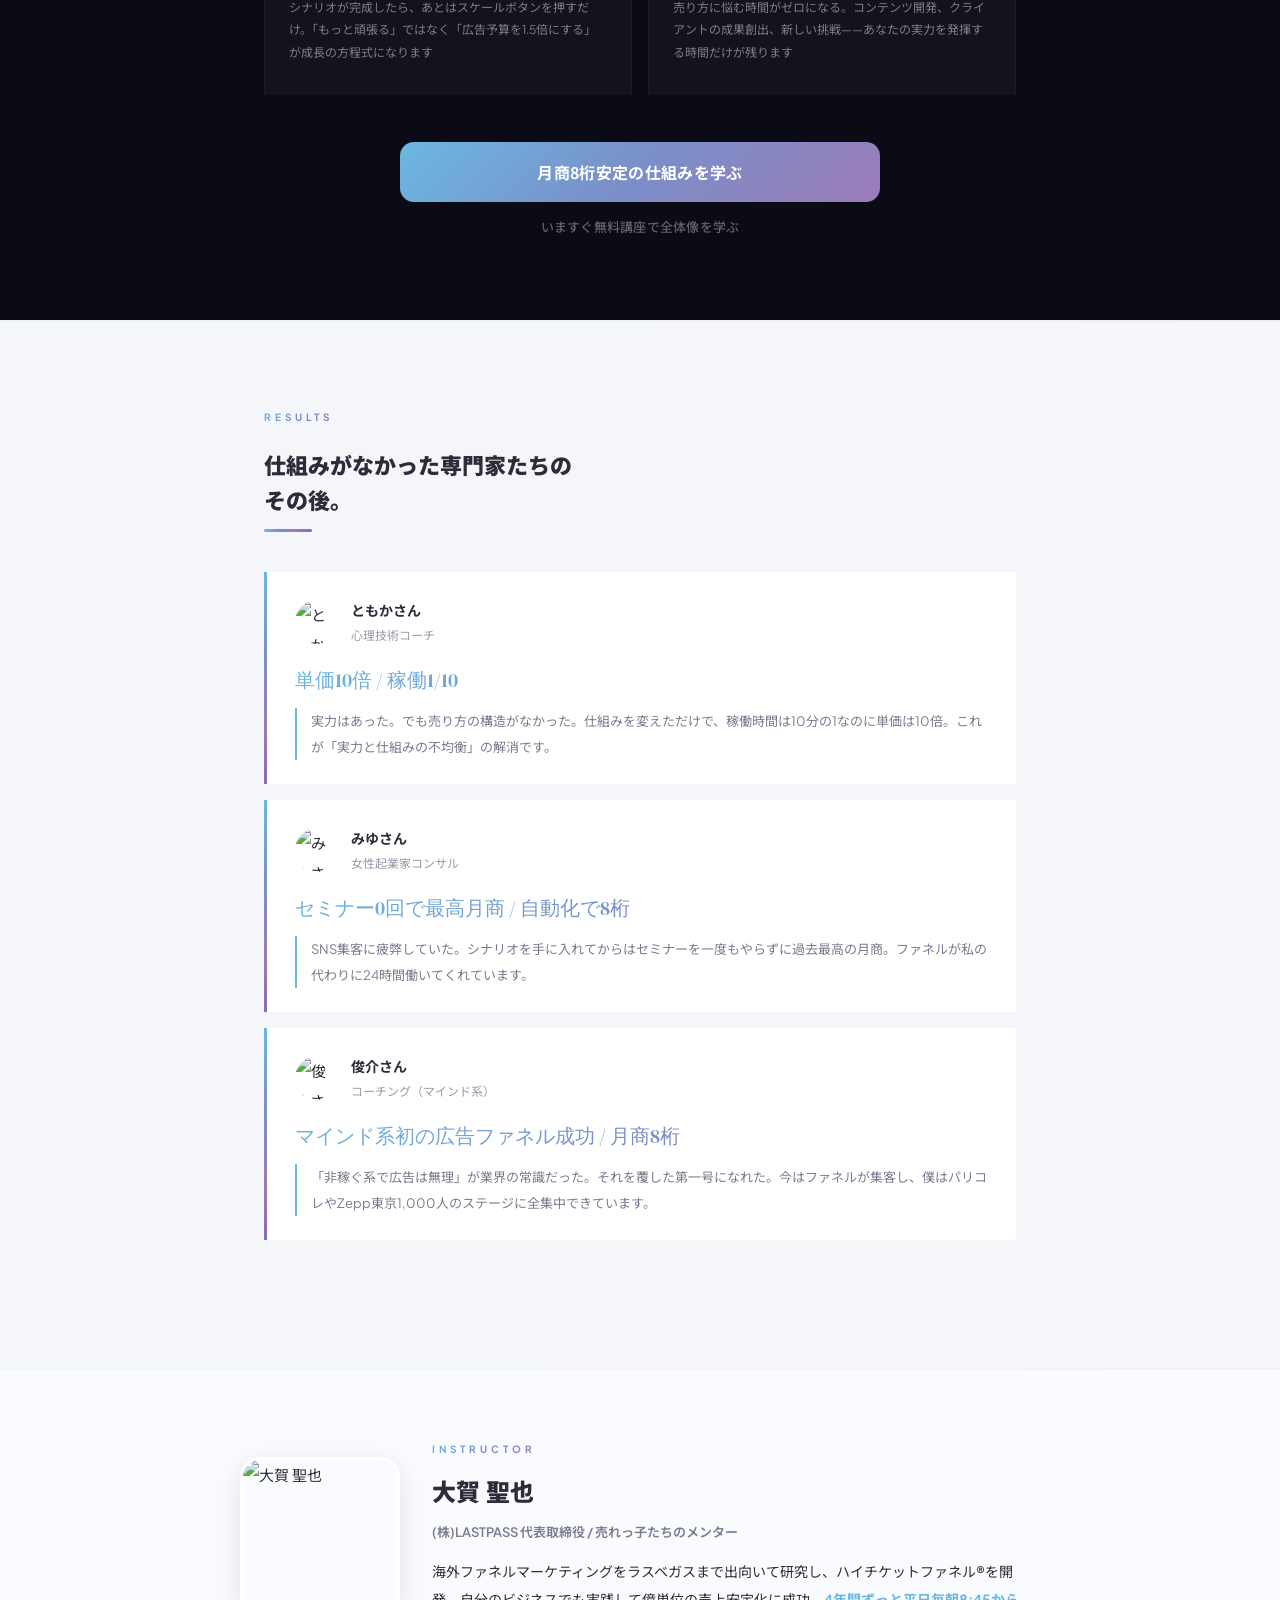
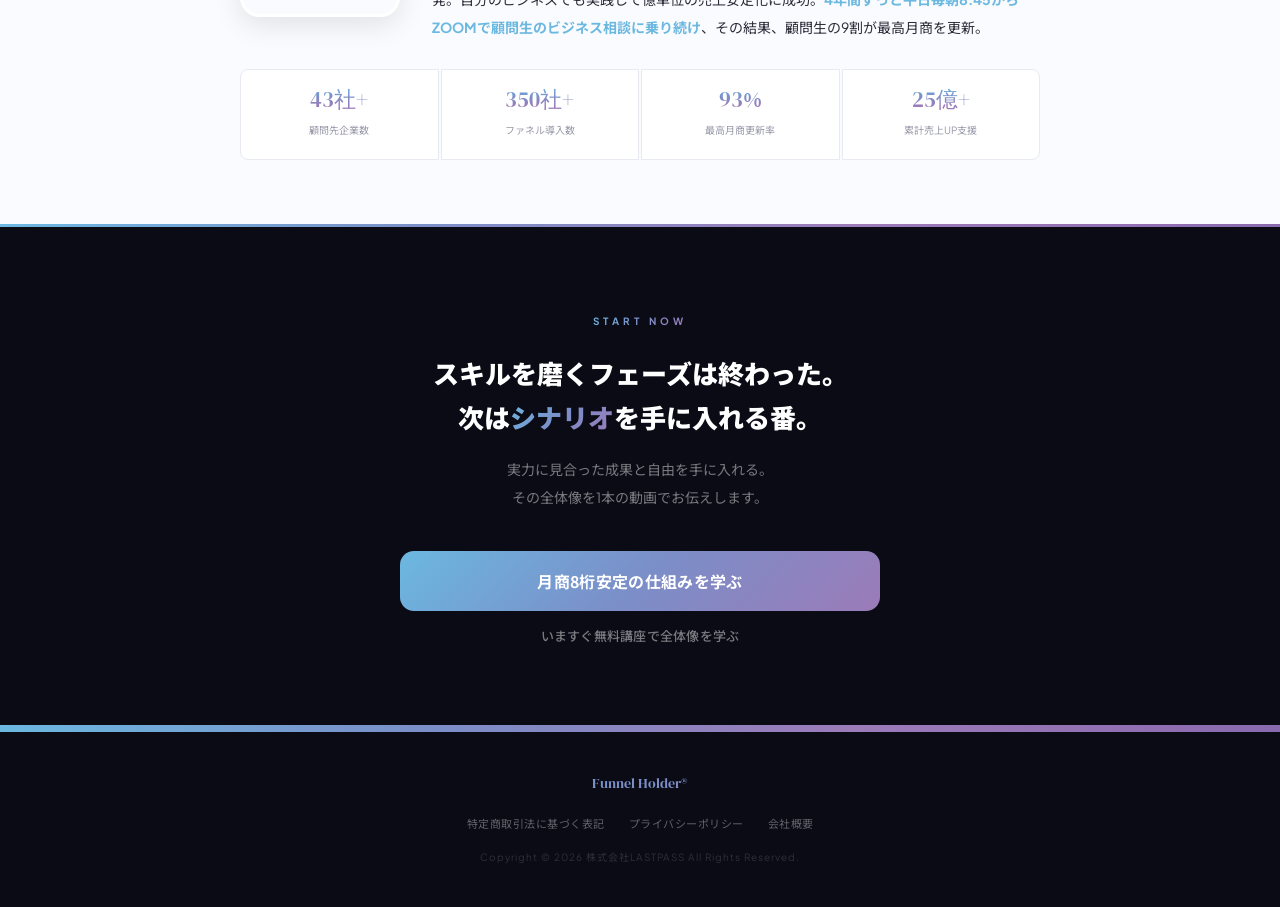
==== commit 8c2dd368: "Change eyebrow to HighTicket Webinar Funnel® Co-Authored-By: Claude Opus 4.6 (1M context) <noreply@a" ====
--- a/optin-webinar-funnel-course.html
+++ b/optin-webinar-funnel-course.html
@@ -230,7 +230,7 @@
   <section class="hero">
     <div class="hero-bg"><div class="g1"></div><div class="g2"></div><div class="g3"></div></div>
     <div class="container hero-inner">
-      <div class="eyebrow">Free Online Course</div>
+      <div class="eyebrow">HighTicket Webinar Funnel&reg;</div>
       <h1 class="hero-headline">
         SNSに人生を捧げなくても<br>
         <em>超高単価を24時間販売する</em><br>
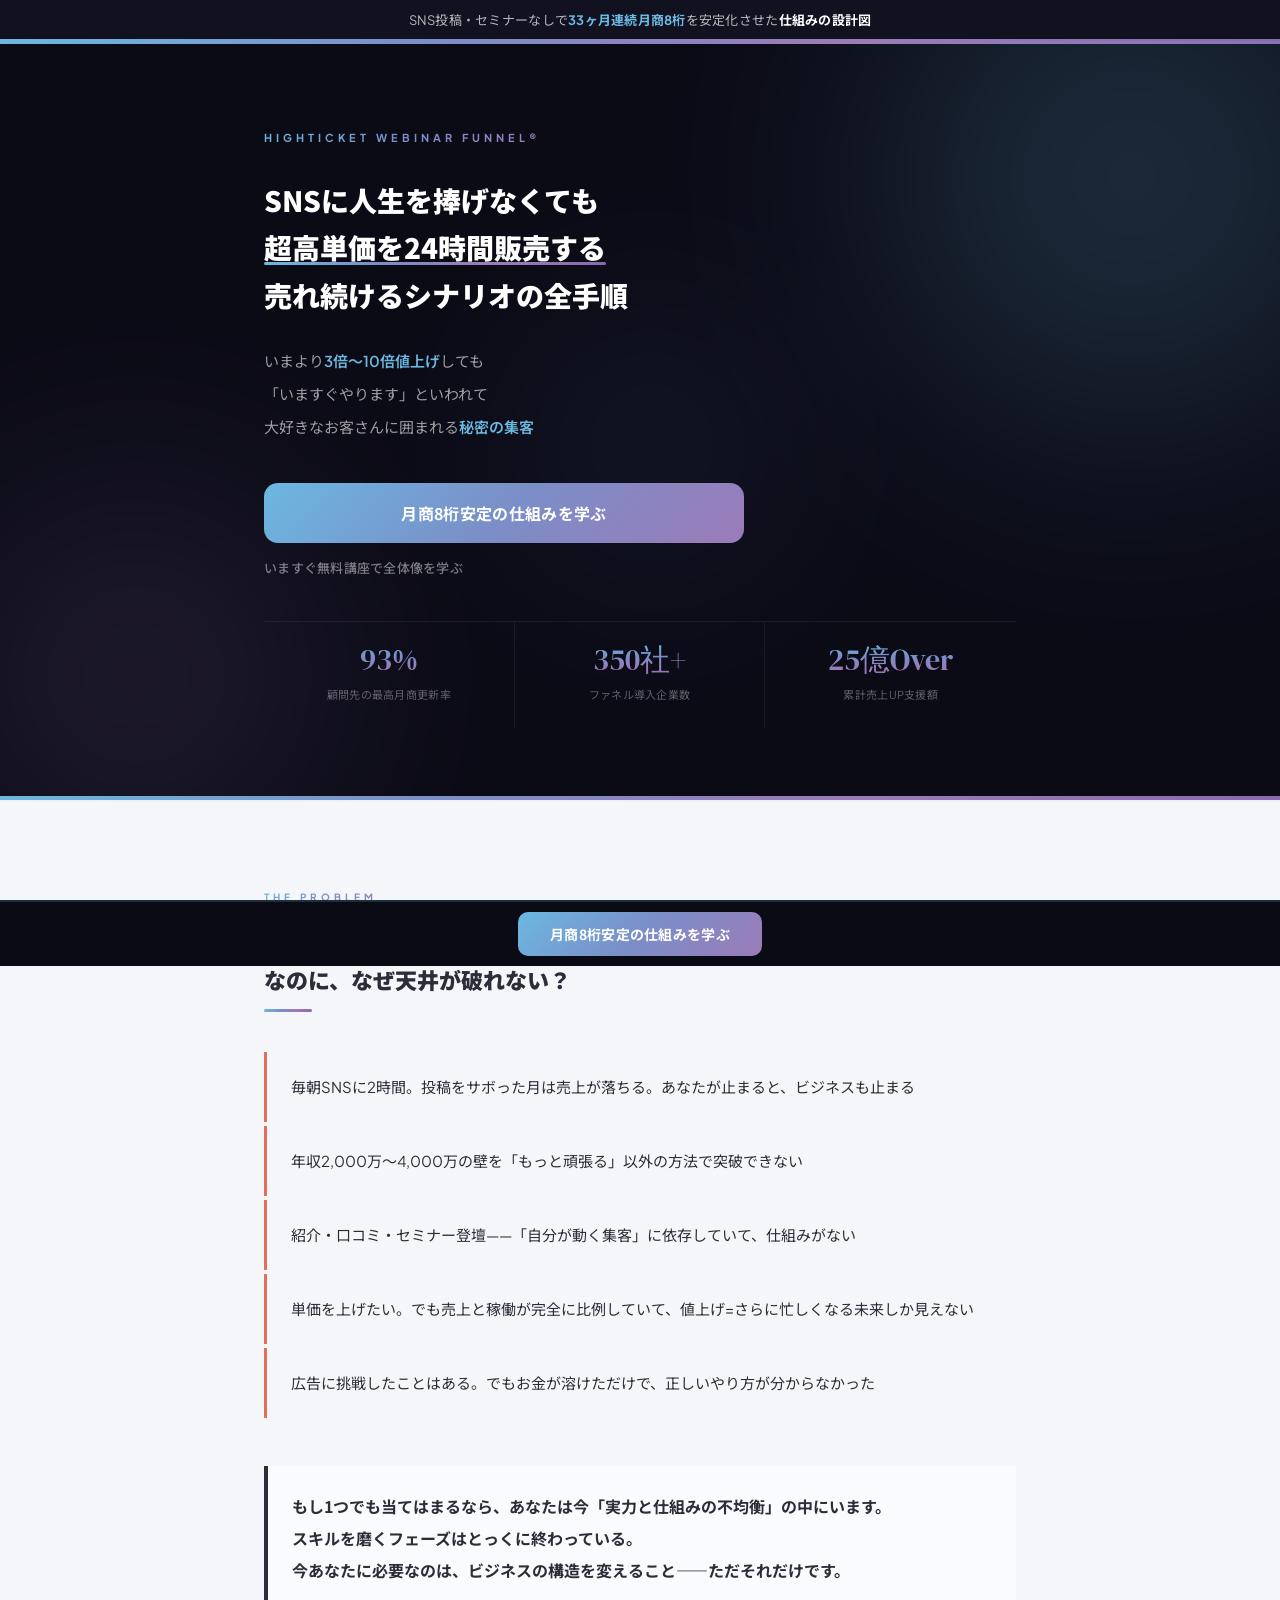
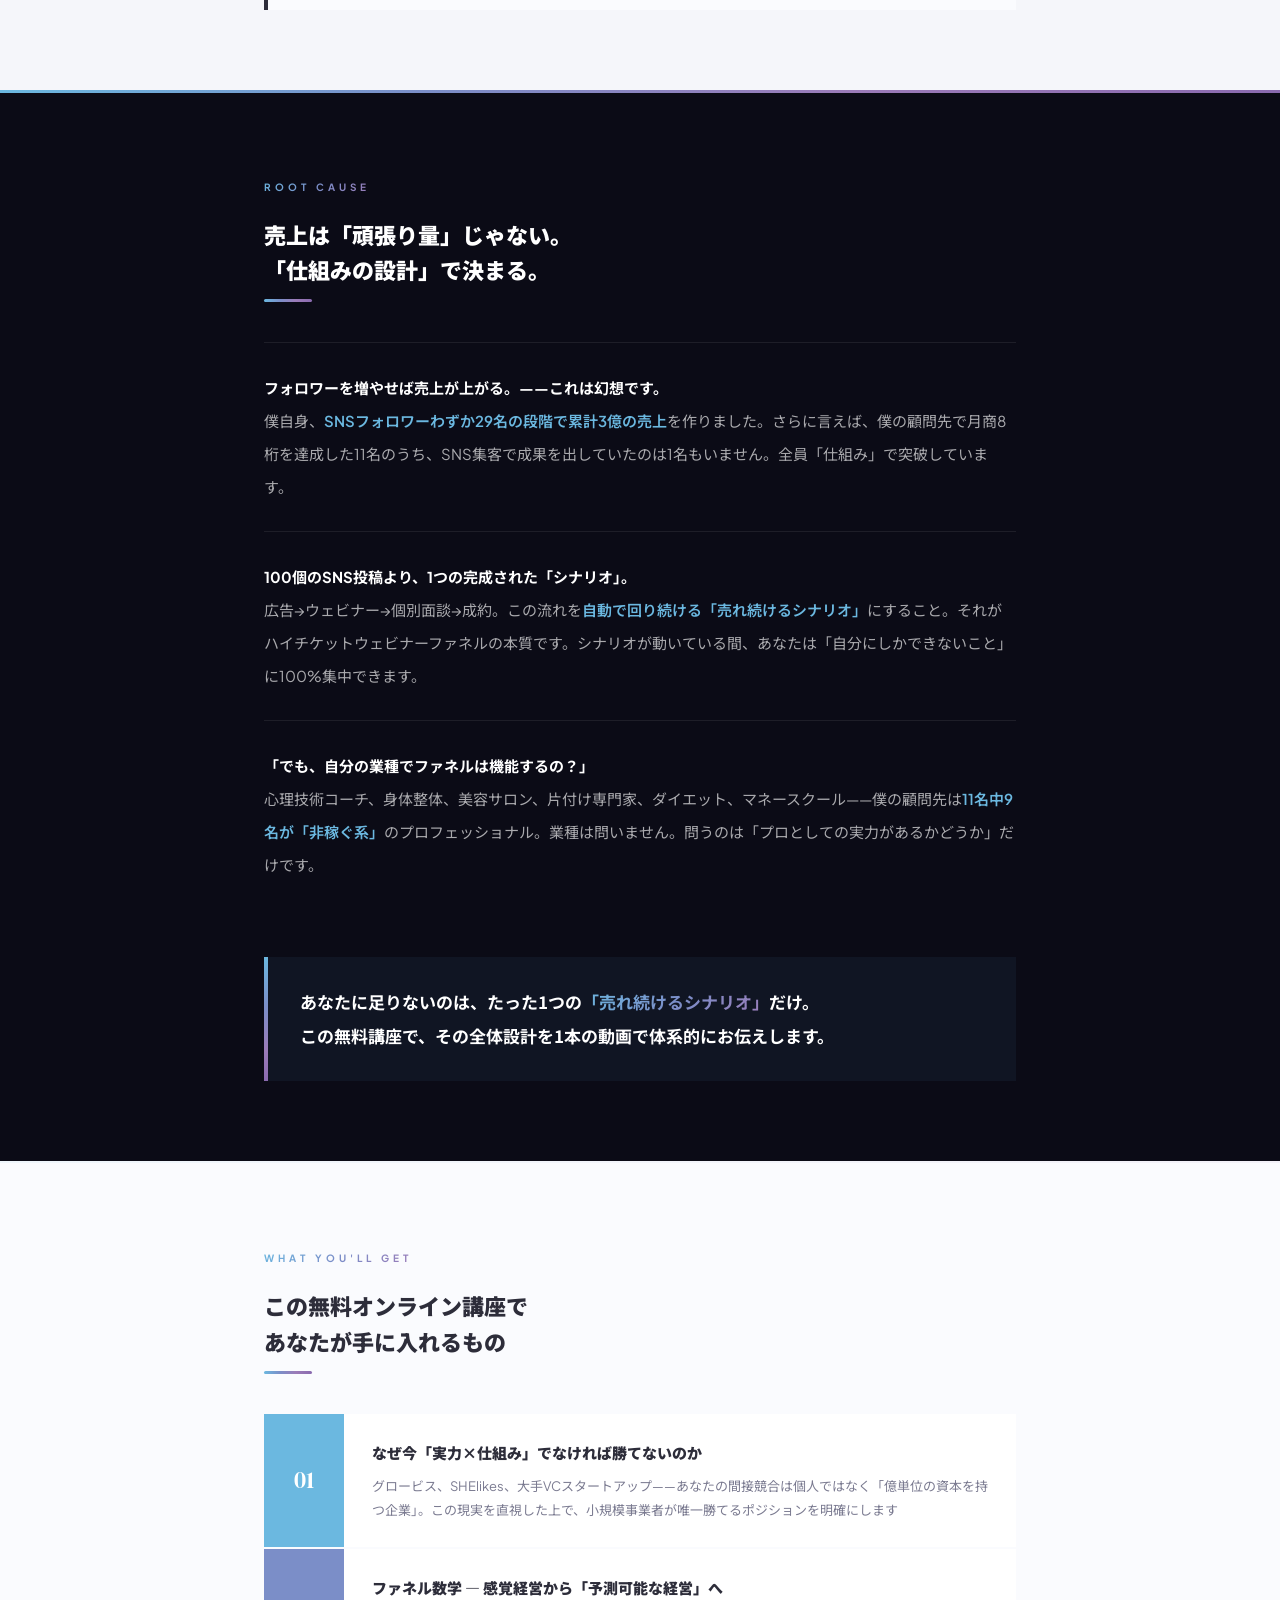
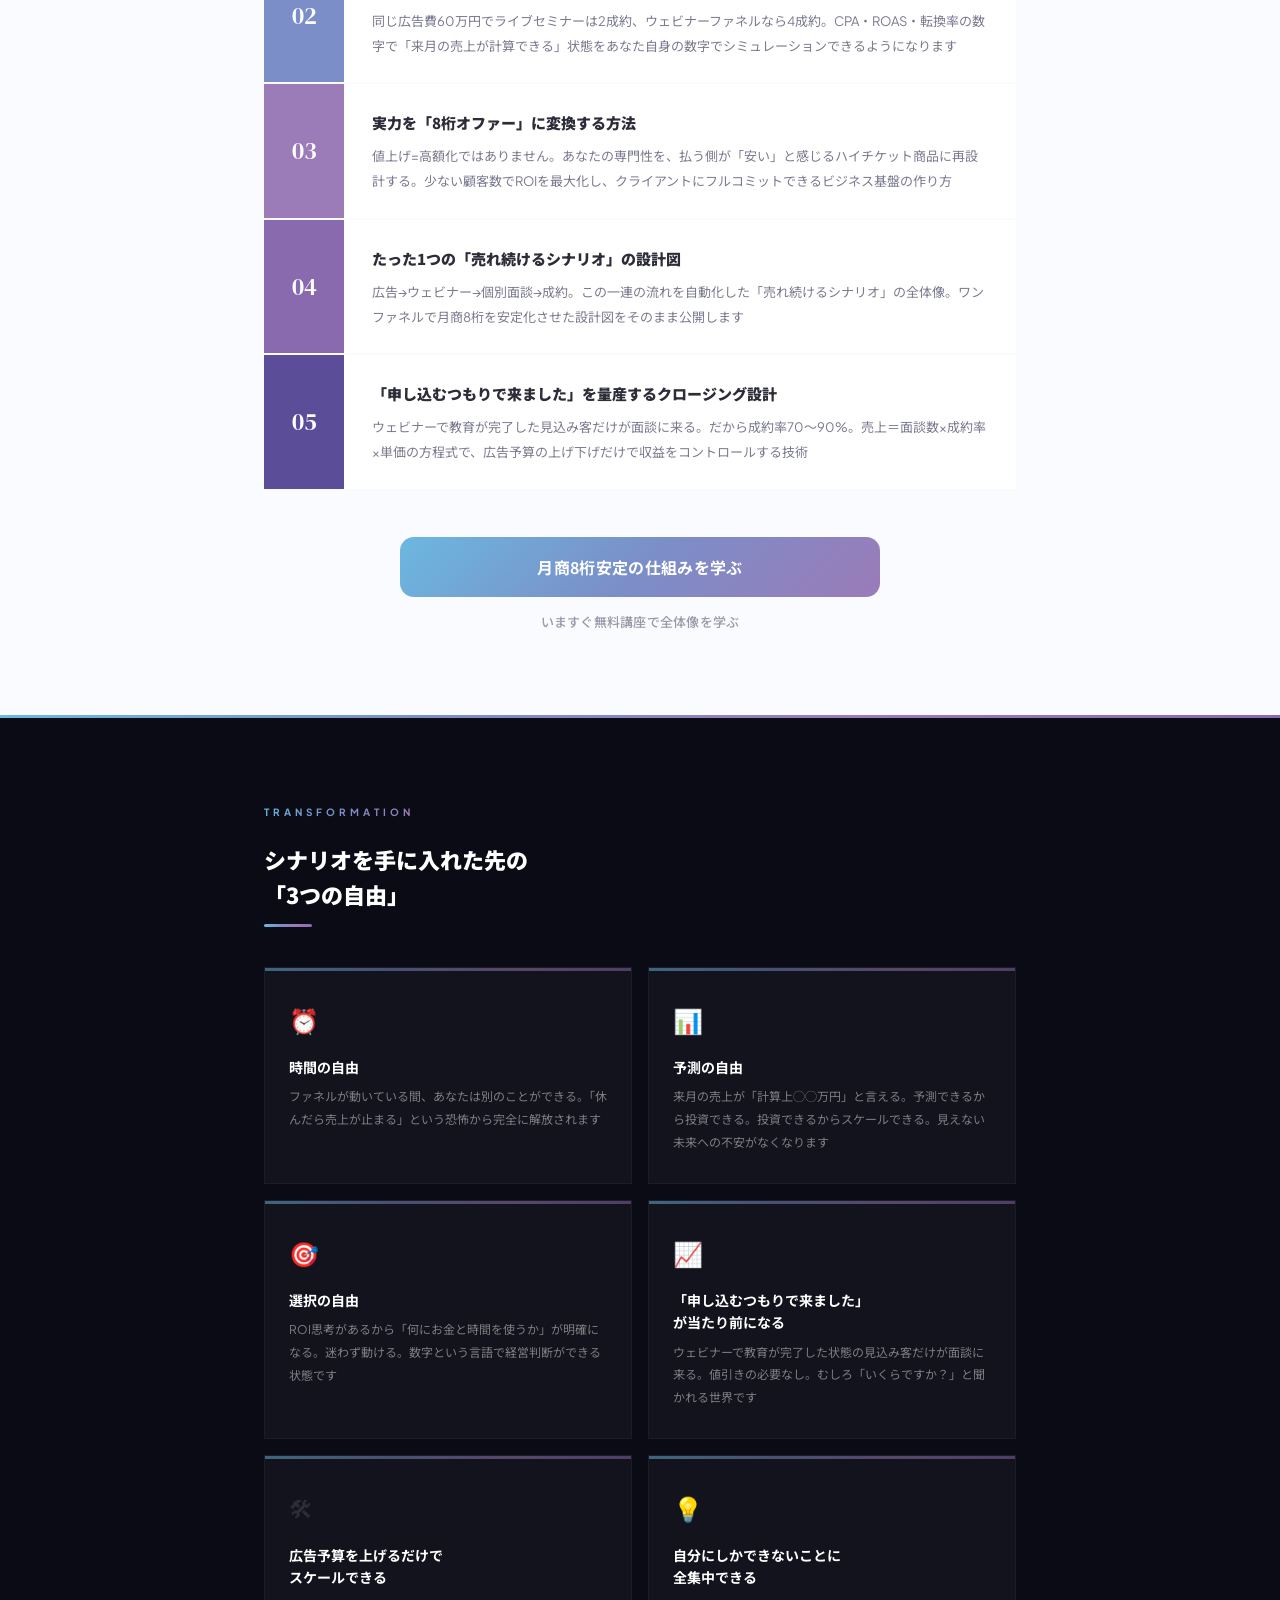
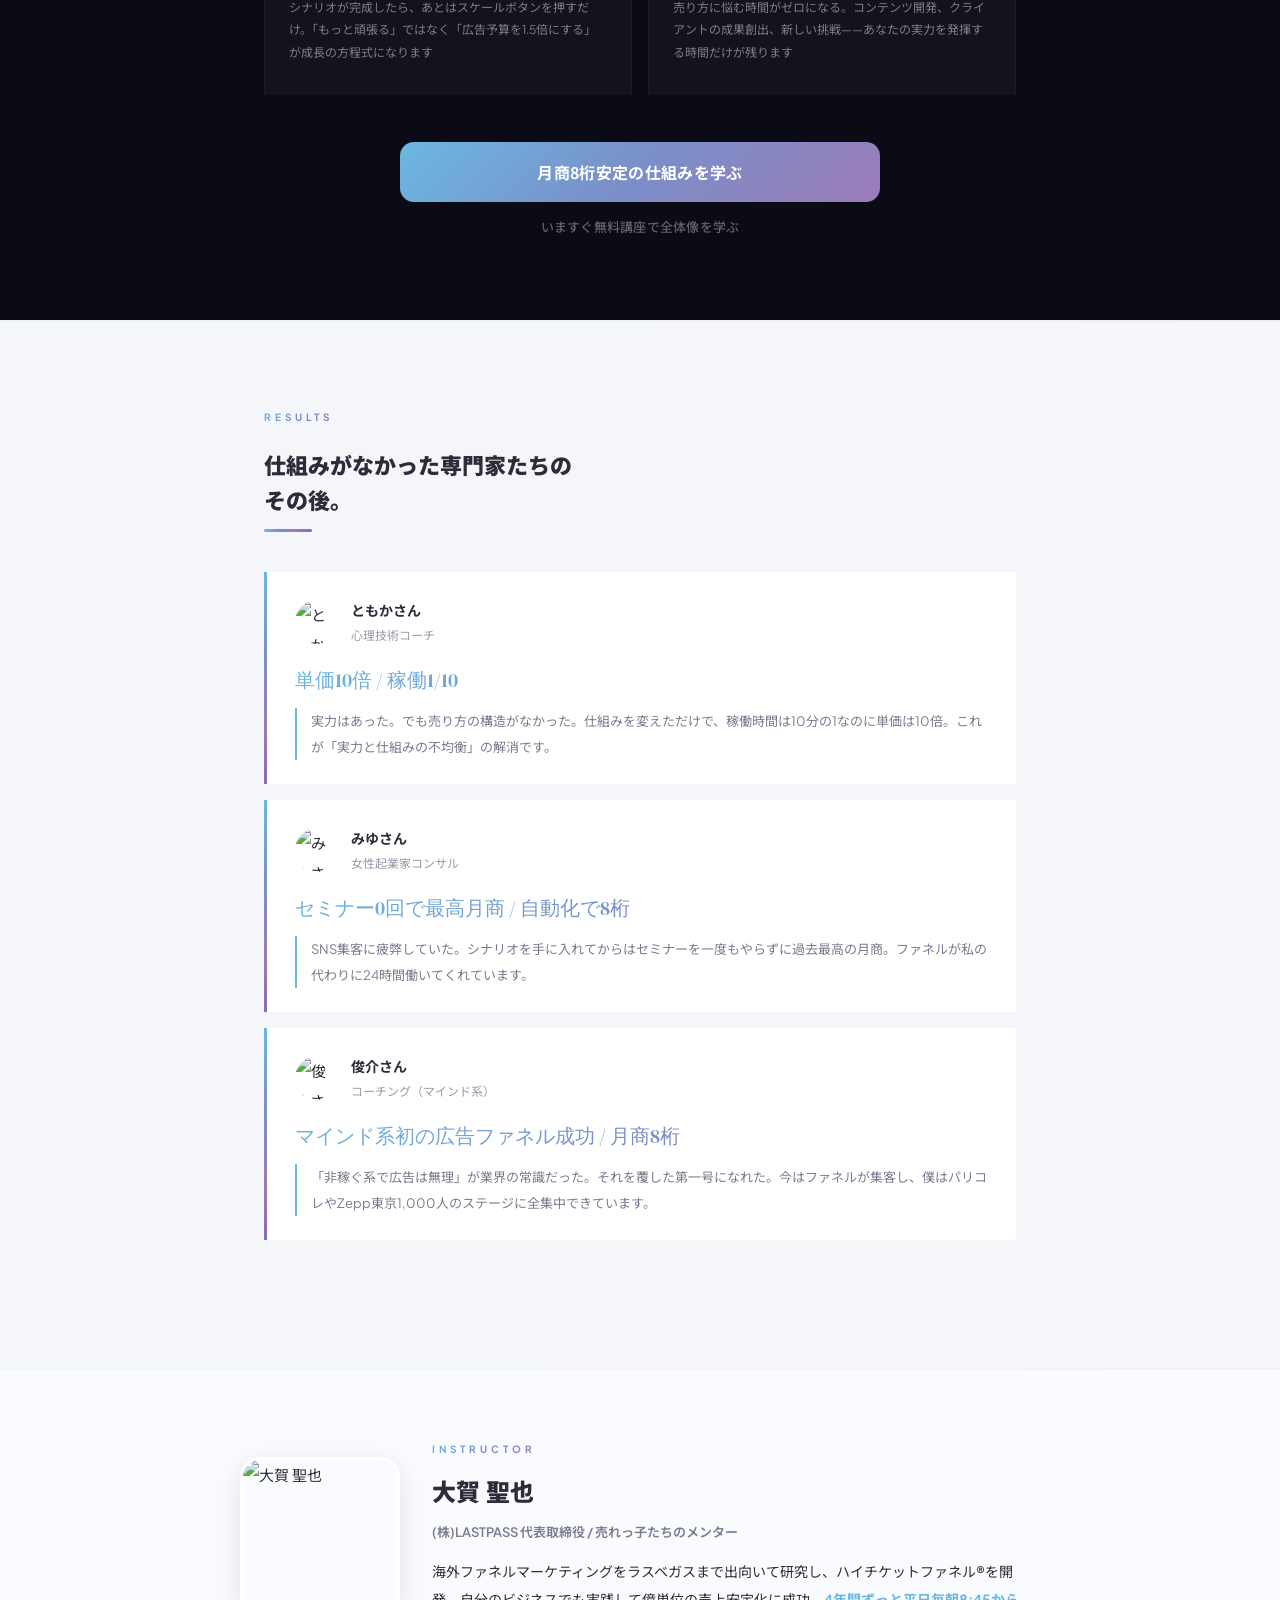
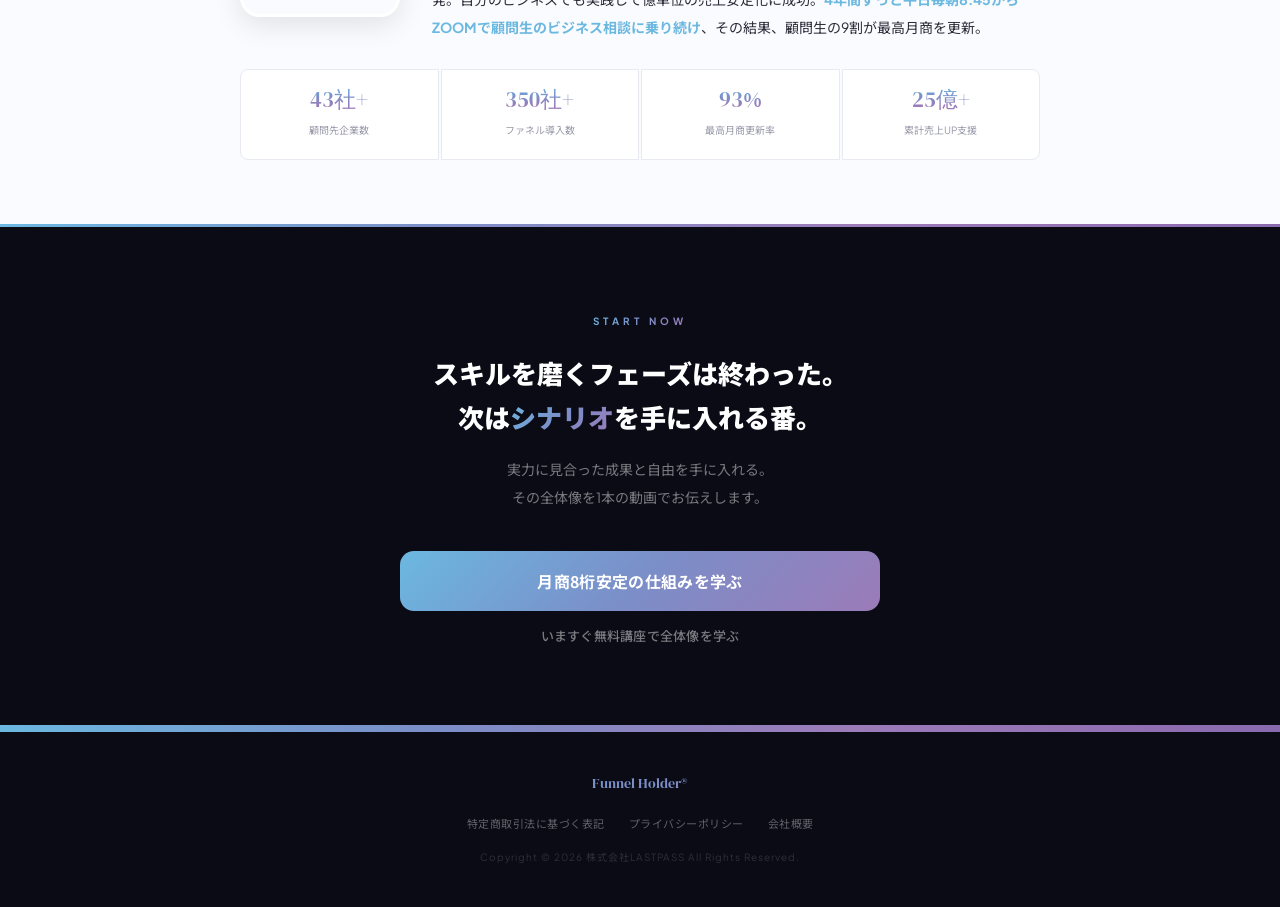
==== commit bf0b8af5: "Add sticky bottom bar with CTA button Shows after scrolling past hero (600px). Opens same modal popu" ====
--- a/optin-webinar-funnel-course.html
+++ b/optin-webinar-funnel-course.html
@@ -191,6 +191,15 @@
     .footer-links a:hover{color:var(--sky)}
     .footer p.copy{font-size:10px;color:rgba(255,255,255,.15);margin-top:12px;letter-spacing:1px}
 
+    /* ===== STICKY BOTTOM BAR ===== */
+    .sticky-bar{position:fixed;bottom:0;left:0;right:0;background:var(--dark);border-top:2px solid rgba(107,184,224,.2);padding:10px 20px;display:flex;align-items:center;justify-content:center;gap:16px;z-index:100;transform:translateY(100%);transition:transform .4s ease}
+    .sticky-bar.is-visible{transform:translateY(0)}
+    .sticky-bar-text{color:rgba(255,255,255,.6);font-size:12px;font-weight:500;display:none}
+    .sticky-bar-btn{padding:12px 32px;background:var(--grad-cta);color:#fff;font-family:var(--font-headline);font-weight:700;font-size:14px;border:none;border-radius:10px;cursor:pointer;position:relative;overflow:hidden;transition:transform .3s,box-shadow .3s;letter-spacing:.02em}
+    .sticky-bar-btn:hover{transform:scale(1.03);box-shadow:0 4px 20px rgba(107,184,224,.35)}
+    .sticky-bar-btn::before{content:'';position:absolute;top:0;left:-100%;width:60%;height:100%;background:linear-gradient(90deg,transparent,rgba(255,255,255,.15),transparent);transition:left .6s}
+    .sticky-bar-btn:hover::before{left:120%}
+
     /* ===== RESPONSIVE ===== */
     @media(max-width:768px){
       .instructor-top{flex-direction:column;text-align:center;gap:20px}
@@ -216,6 +225,10 @@
       .fc-sub{font-size:13px!important}
       .modal-heading{font-size:17px!important}
       .modal-submit{font-size:15px!important}
+      body{padding-bottom:56px}
+      .sticky-bar-text{display:block}
+      .sticky-bar{gap:12px;padding:8px 16px}
+      .sticky-bar-btn{font-size:13px;padding:10px 20px}
     }
   </style>
 </head>
@@ -473,6 +486,12 @@
     </div>
   </section>
 
+  <!-- STICKY BOTTOM BAR -->
+  <div class="sticky-bar" id="sticky-bar">
+    <span class="sticky-bar-text">無料で仕組みを学ぶ</span>
+    <button class="sticky-bar-btn" onclick="openModal()">月商8桁安定の仕組みを学ぶ</button>
+  </div>
+
   <!-- FOOTER -->
   <footer class="footer">
     <div class="f-brand">Funnel Holder&reg;</div>
@@ -510,6 +529,13 @@
     // Fade-in
     const observer=new IntersectionObserver(entries=>{entries.forEach(e=>{if(e.isIntersecting)e.target.classList.add('is-visible')})},{threshold:.1});
     document.querySelectorAll('.fade-in').forEach(el=>observer.observe(el));
+
+    // Sticky bar: show after scrolling past hero
+    var stickyBar=document.getElementById('sticky-bar');
+    window.addEventListener('scroll',function(){
+      if(window.scrollY>600){stickyBar.classList.add('is-visible')}
+      else{stickyBar.classList.remove('is-visible')}
+    });
   </script>
 </body>
 </html>
